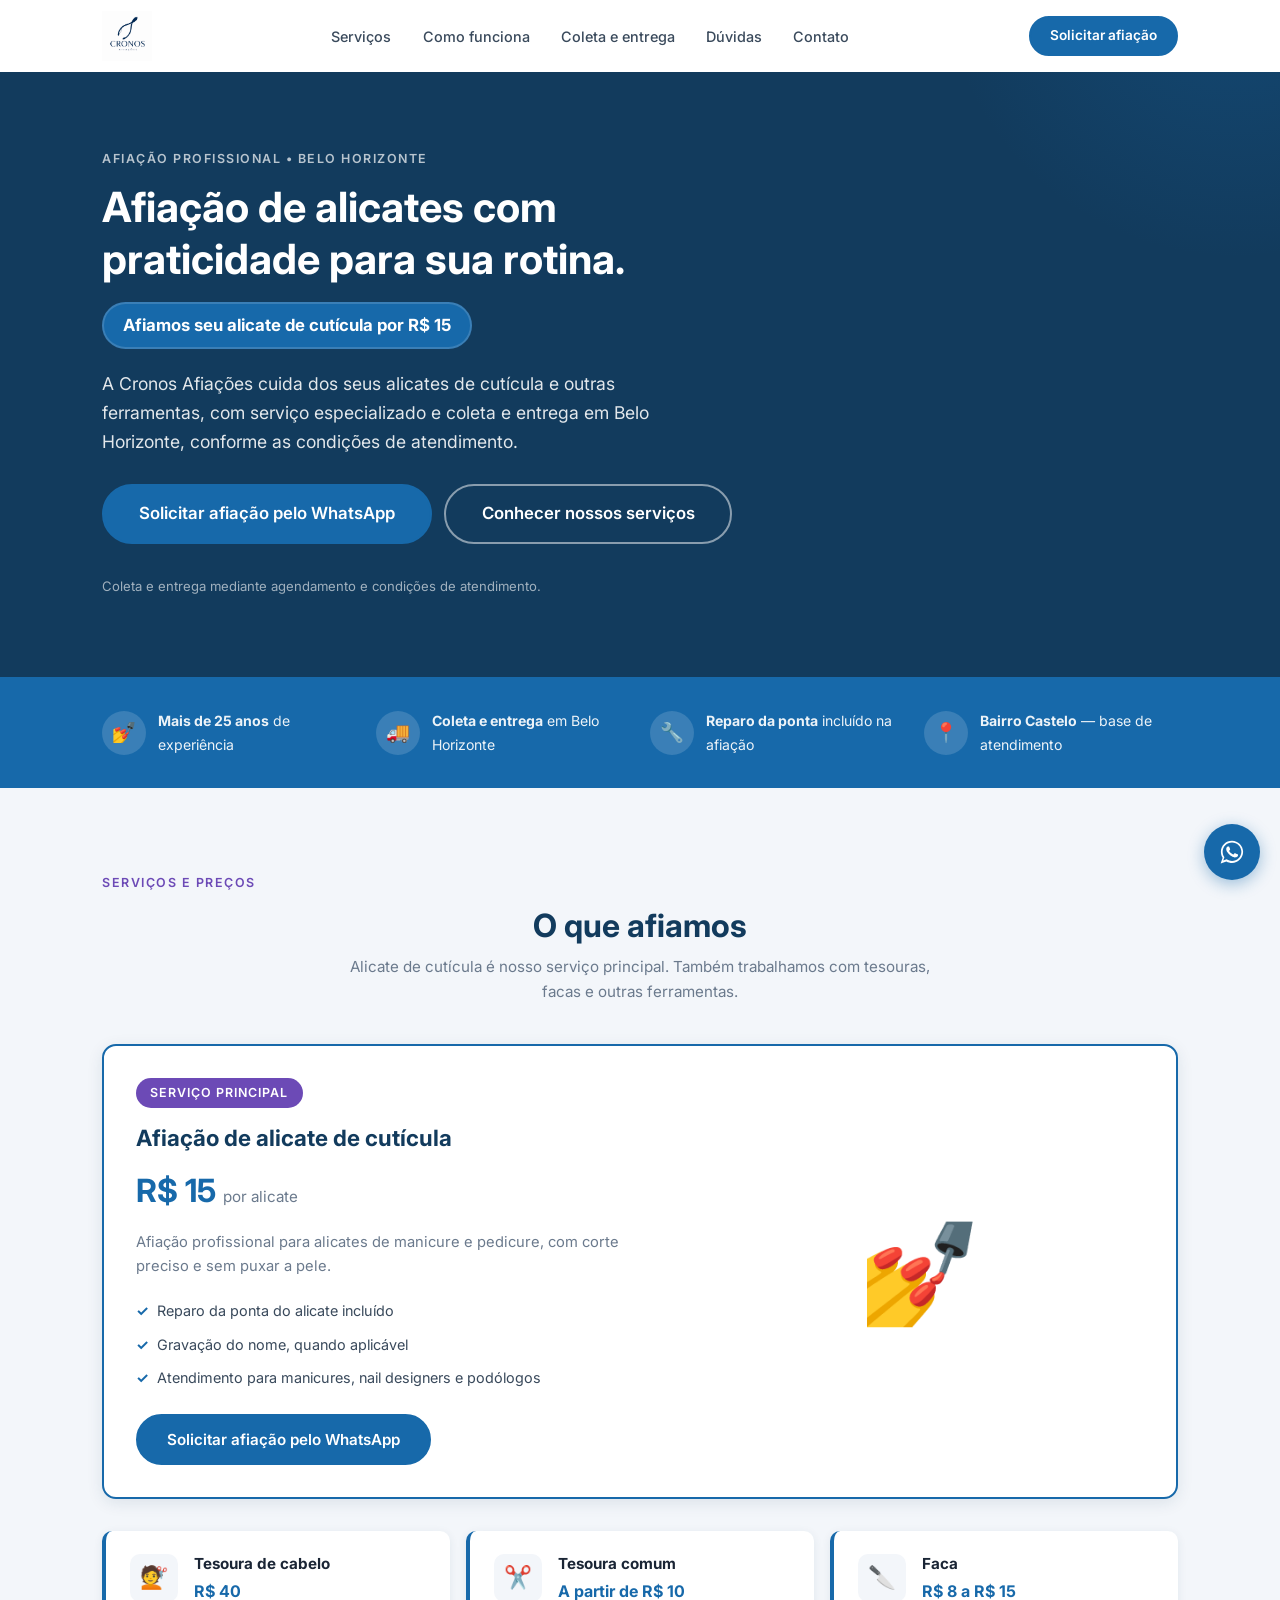
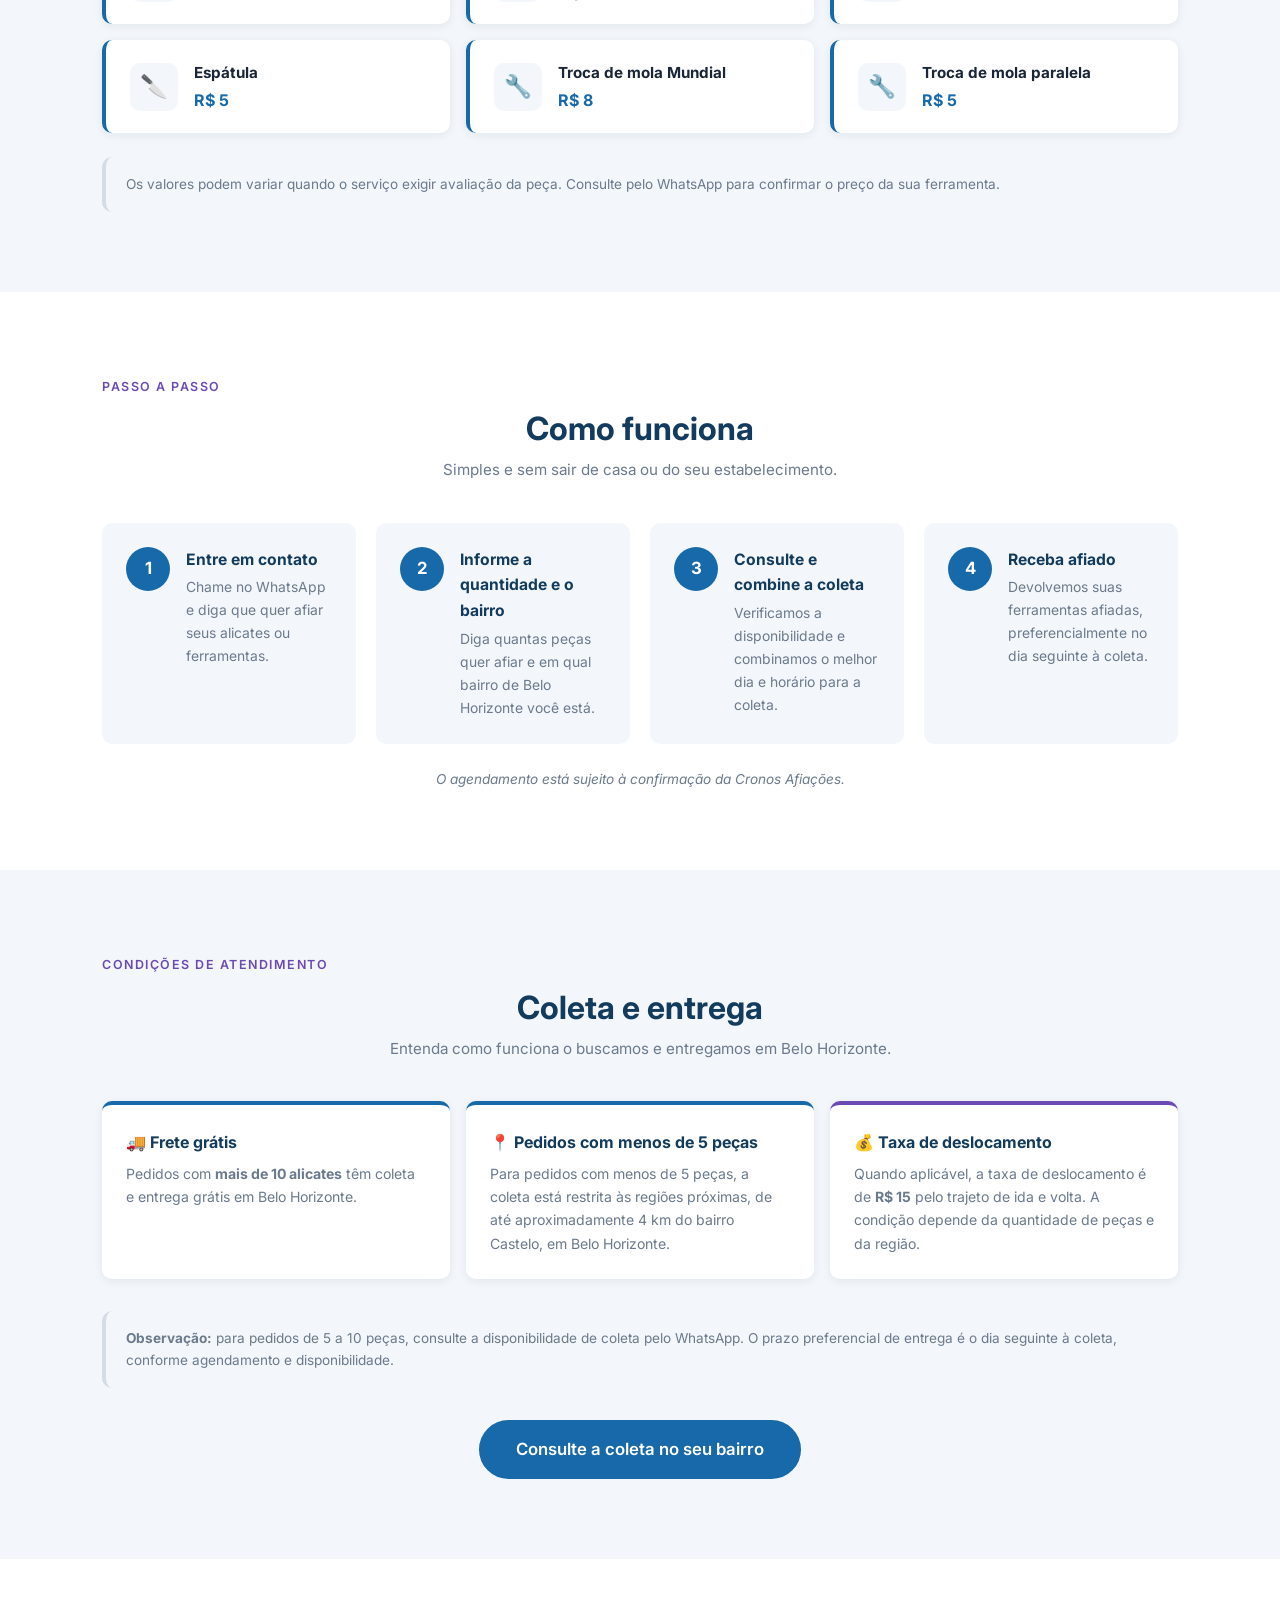
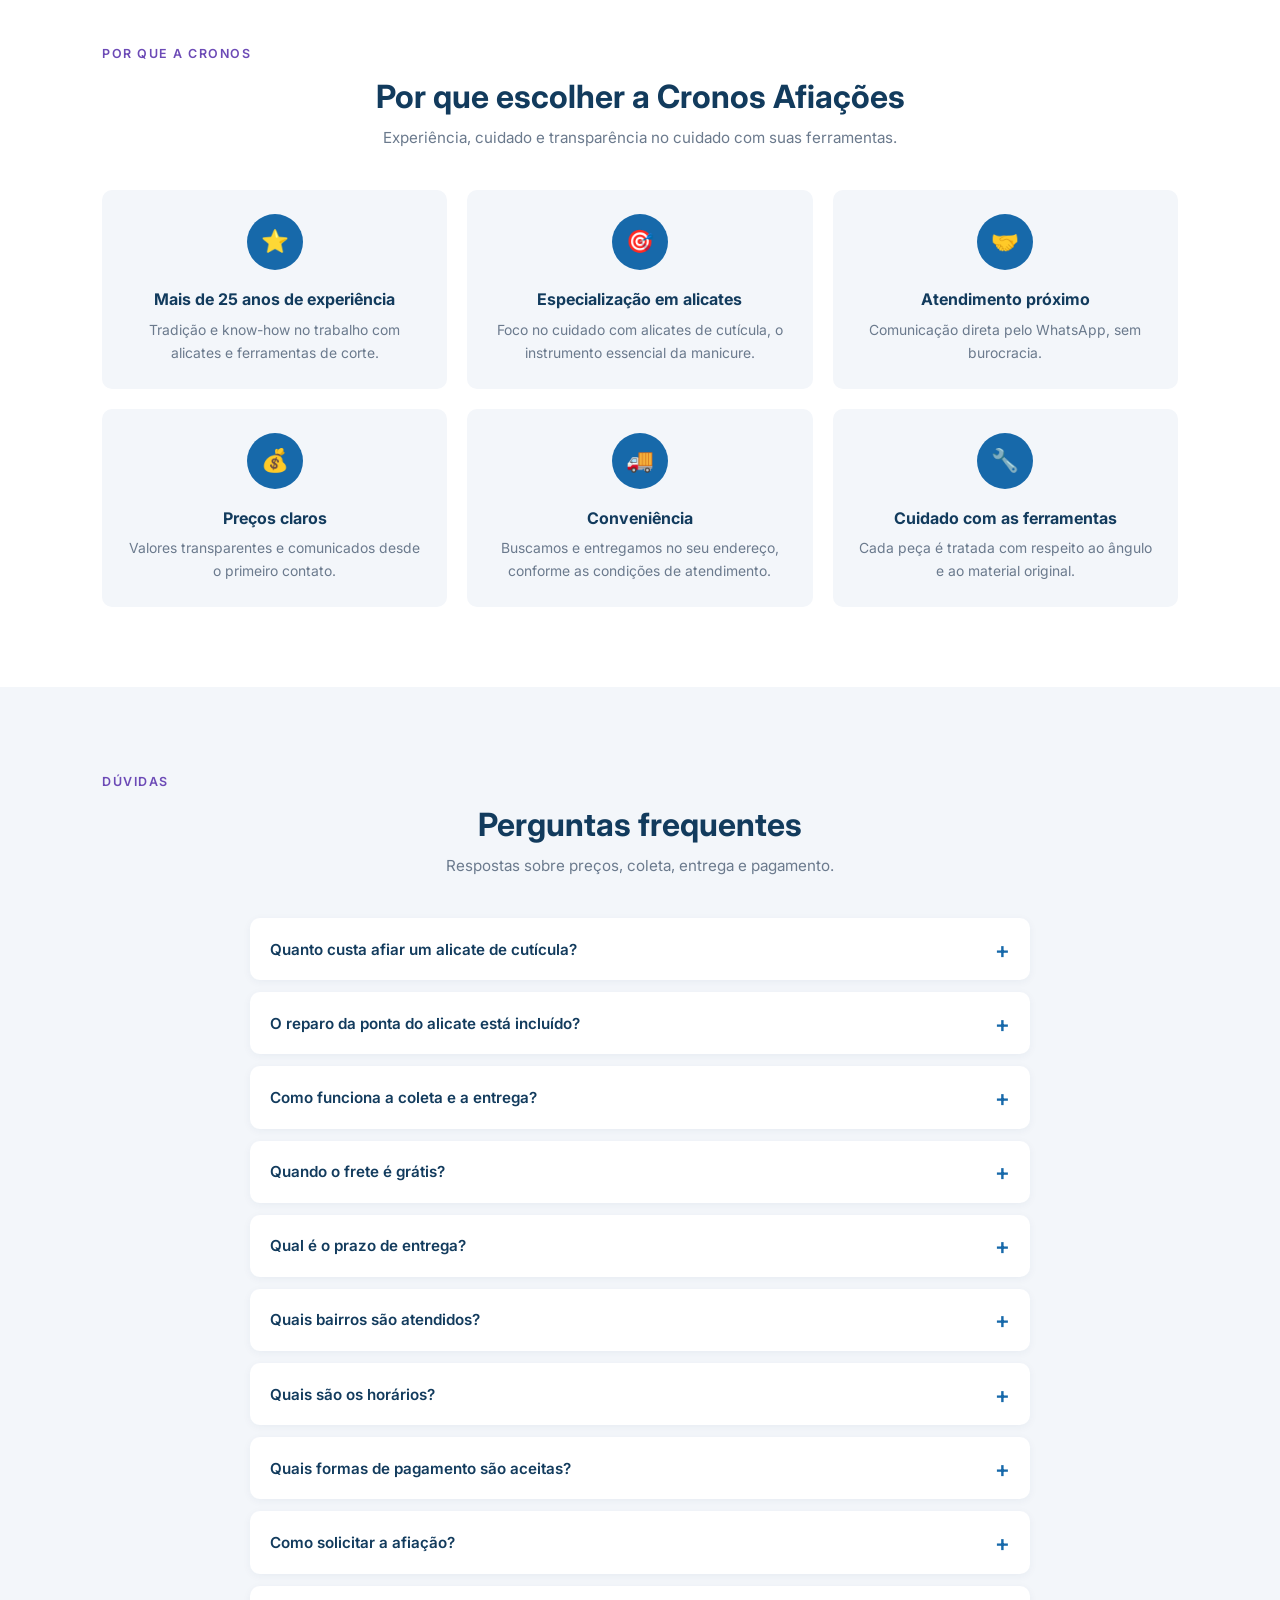
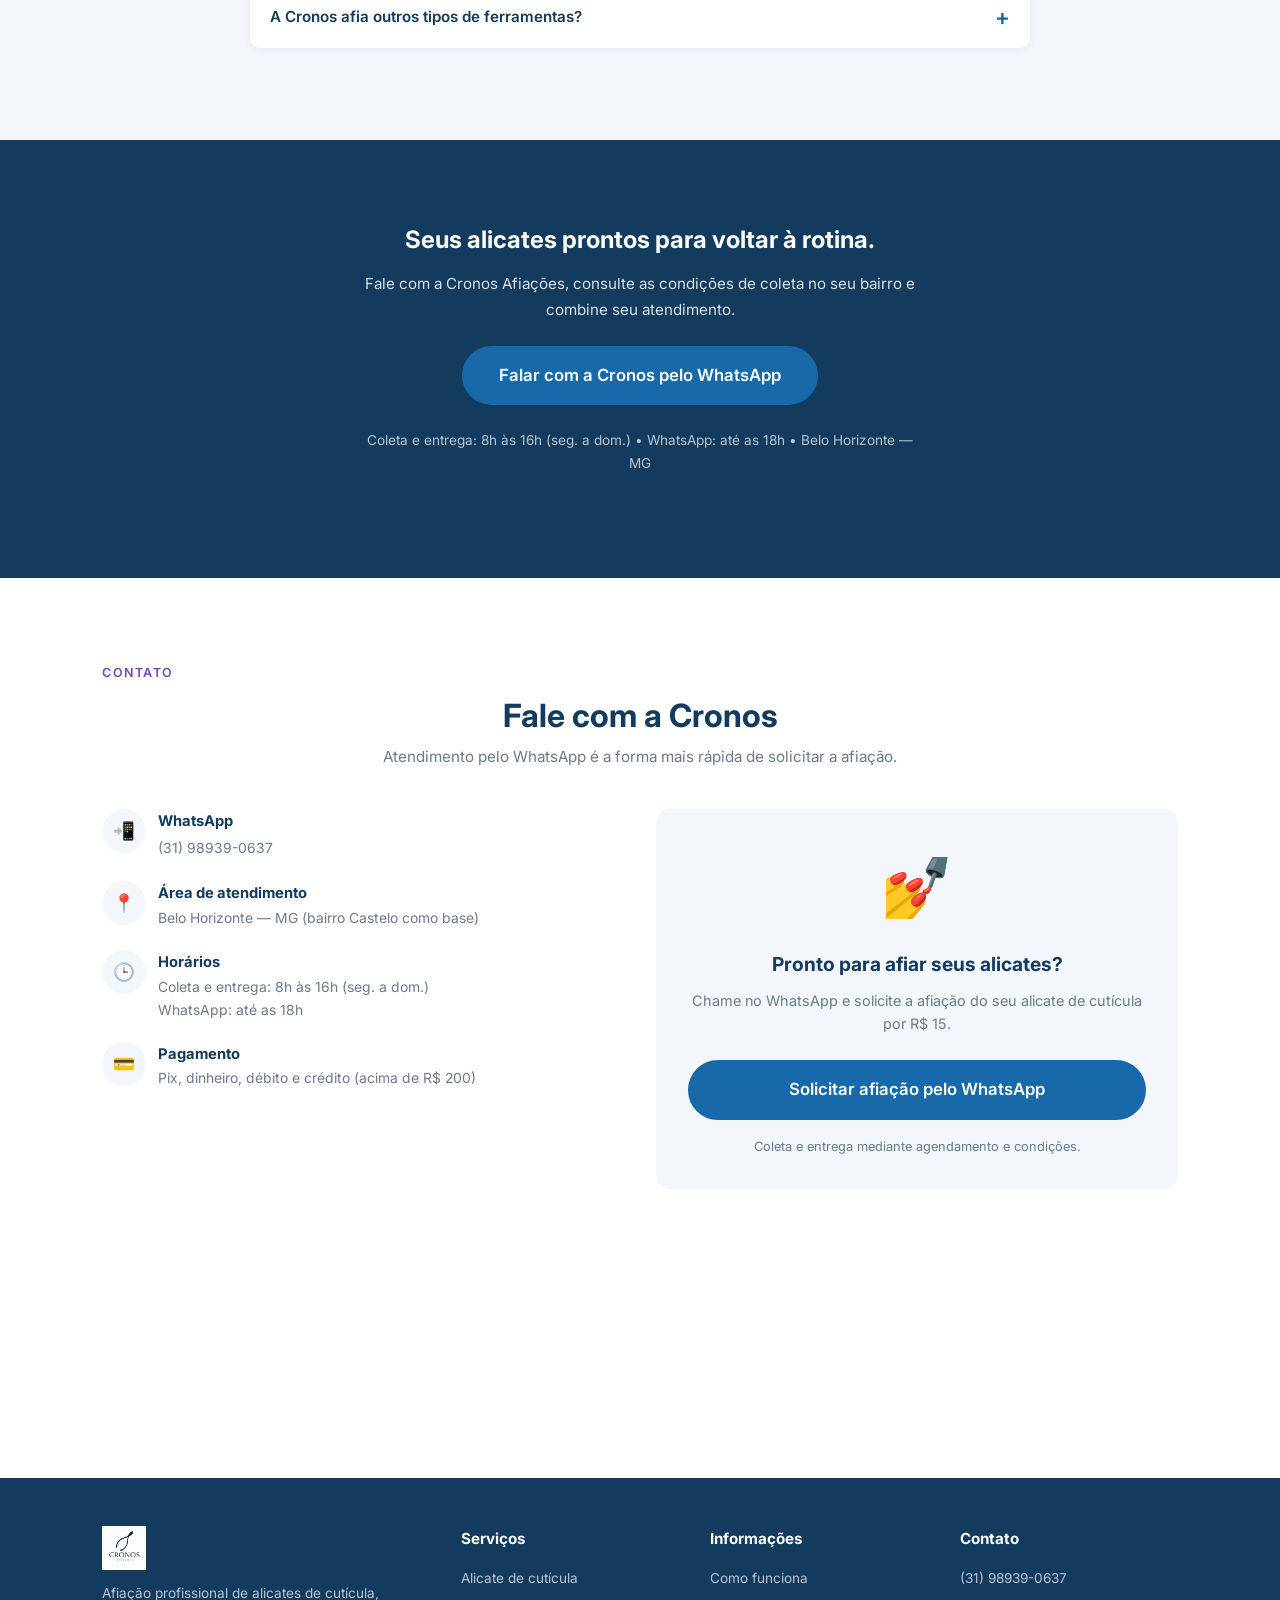
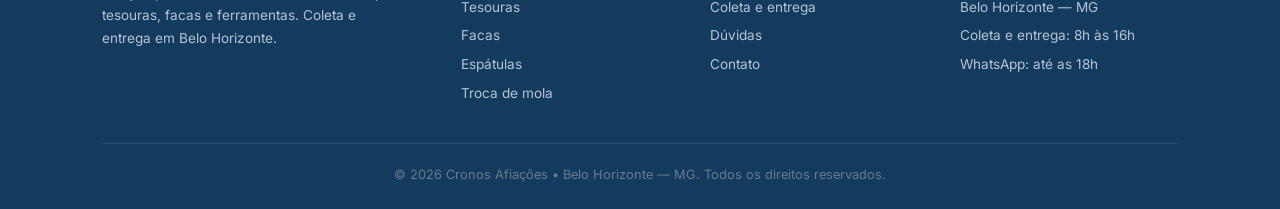
==== index.html @ 9f7790b0 "Reescrita das paginas internas (servicos, sobre, contato) + SEO robots/sitemap na identidade oficial" ====
<!DOCTYPE html>
<html lang="pt-BR">
<head>
  <meta charset="UTF-8">
  <meta name="viewport" content="width=device-width, initial-scale=1">
  <title>Afiação de Alicate de Cutícula em Belo Horizonte | Cronos Afiações</title>
  <meta name="description" content="Afiação de alicate de cutícula por R$ 15 em Belo Horizonte. Coleta e entrega. Tesouras, facas e espátulas. Mais de 25 anos de experiência. Fale pelo WhatsApp.">
  <meta name="keywords" content="afiação de alicate, afiar alicate de manicure, afiação de alicates Belo Horizonte, afiação de ferramentas, coleta e entrega alicates BH, Cronos Afiações">
  <meta name="author" content="Cronos Afiações">
  <meta name="robots" content="index, follow">

  <!-- Open Graph -->
  <meta property="og:type" content="website">
  <meta property="og:title" content="Afiação de Alicate de Cutícula em Belo Horizonte | Cronos Afiações">
  <meta property="og:description" content="Afiação de alicate de cutícula por R$ 15. Coleta e entrega em Belo Horizonte. Mais de 25 anos de experiência.">
  <meta property="og:url" content="https://cronosafiacoes.github.io/cronos-afiacoes/">
  <meta property="og:image" content="img/logo.png">
  <meta property="og:locale" content="pt_BR">
  <meta property="og:site_name" content="Cronos Afiações">

  <!-- Twitter -->
  <meta name="twitter:card" content="summary_large_image">
  <meta name="twitter:title" content="Cronos Afiações — Afiação de Alicate em BH">
  <meta name="twitter:description" content="Afiação de alicate de cutícula por R$ 15. Coleta e entrega em Belo Horizonte.">

  <link rel="canonical" href="https://cronosafiacoes.github.io/cronos-afiacoes/">
  <link rel="icon" type="image/png" href="img/logo.png">

  <link rel="preconnect" href="https://fonts.googleapis.com">
  <link rel="preconnect" href="https://fonts.gstatic.com" crossorigin>
  <link href="https://fonts.googleapis.com/css2?family=Inter:wght@400;500;600;700&display=swap" rel="stylesheet">
  <link rel="stylesheet" href="css/style.css">

  <!-- Dados estruturados: LocalBusiness -->
  <script type="application/ld+json">
  {
    "@context": "https://schema.org",
    "@type": "LocalBusiness",
    "name": "Cronos Afiações",
    "description": "Afiação profissional de alicates de cutícula, tesouras, facas e ferramentas com coleta e entrega em Belo Horizonte.",
    "url": "https://cronosafiacoes.github.io/cronos-afiacoes/",
    "image": "img/logo.png",
    "telephone": "+5531989390637",
    "address": {
      "@type": "PostalAddress",
      "addressLocality": "Belo Horizonte",
      "addressRegion": "MG",
      "addressCountry": "BR"
    },
    "areaServed": {
      "@type": "City",
      "name": "Belo Horizonte"
    },
    "priceRange": "R$ 5 - R$ 40"
  }
  </script>
</head>
<body>

<!-- HEADER -->
<header class="header" id="topo">
  <div class="container">
    <a href="index.html" class="logo" aria-label="Cronos Afiações — Página inicial">
      <img src="img/logo.png" alt="Cronos Afiações — Afiação profissional" width="150" height="46">
    </a>
    <nav aria-label="Menu principal">
      <ul class="nav-links">
        <li><a href="#servicos">Serviços</a></li>
        <li><a href="#como">Como funciona</a></li>
        <li><a href="#coleta">Coleta e entrega</a></li>
        <li><a href="#faq">Dúvidas</a></li>
        <li><a href="#contato">Contato</a></li>
      </ul>
    </nav>
    <a href="https://wa.me/5531989390637?text=Ol%C3%A1!%20Vim%20pelo%20site%20da%20Cronos%20Afi%C3%A7%C3%B5es%20e%20gostaria%20de%20afiar%20meus%20alicates.%20Poderia%20me%20informar%20como%20funciona%20a%20coleta%20no%20meu%20bairro?" class="btn btn-whatsapp btn-sm" target="_blank" rel="noopener">Solicitar afiação</a>
    <button class="hamburger" id="hamburger" aria-label="Abrir menu" aria-expanded="false">
      <span></span><span></span><span></span>
    </button>
  </div>
</header>

<!-- Mobile Menu -->
<nav class="mobile-menu" id="mobileMenu" aria-label="Menu mobile">
  <a href="#servicos">Serviços</a>
  <a href="#como">Como funciona</a>
  <a href="#coleta">Coleta e entrega</a>
  <a href="#faq">Dúvidas</a>
  <a href="#contato">Contato</a>
  <a href="https://wa.me/5531989390637?text=Ol%C3%A1!%20Vim%20pelo%20site%20da%20Cronos%20Afi%C3%A7%C3%B5es%20e%20gostaria%20de%20afiar%20meus%20alicates.%20Poderia%20me%20informar%20como%20funciona%20a%20coleta%20no%20meu%20bairro?" class="btn btn-whatsapp" target="_blank" rel="noopener">Solicitar afiação pelo WhatsApp</a>
</nav>

<main>

<!-- HERO -->
<section class="hero" aria-labelledby="hero-title">
  <div class="container">
    <div class="hero-content">
      <span class="tag" style="color:rgba(255,255,255,0.7)">Afiação profissional • Belo Horizonte</span>
      <h1 id="hero-title">Afiação de alicates com praticidade para sua rotina.</h1>
      <div class="preco-destaque">Afiamos seu alicate de cutícula por R$ 15</div>
      <p>A Cronos Afiações cuida dos seus alicates de cutícula e outras ferramentas, com serviço especializado e coleta e entrega em Belo Horizonte, conforme as condições de atendimento.</p>
      <div class="hero-btns">
        <a href="https://wa.me/5531989390637?text=Ol%C3%A1!%20Vim%20pelo%20site%20da%20Cronos%20Afi%C3%A7%C3%B5es%20e%20gostaria%20de%20afiar%20meus%20alicates.%20Poderia%20me%20informar%20como%20funciona%20a%20coleta%20no%20meu%20bairro?" class="btn btn-whatsapp btn-lg" target="_blank" rel="noopener">Solicitar afiação pelo WhatsApp</a>
        <a href="#servicos" class="btn btn-outline-light btn-lg">Conhecer nossos serviços</a>
      </div>
      <p style="font-size:0.82rem;opacity:0.6;margin-bottom:0">Coleta e entrega mediante agendamento e condições de atendimento.</p>
    </div>
  </div>
</section>

<!-- BENEFÍCIOS -->
<div class="beneficios-strip" aria-label="Benefícios">
  <div class="container">
    <div class="beneficio-item">
      <div class="icon">💅</div>
      <p><strong>Mais de 25 anos</strong> de experiência</p>
    </div>
    <div class="beneficio-item">
      <div class="icon">🚚</div>
      <p><strong>Coleta e entrega</strong> em Belo Horizonte</p>
    </div>
    <div class="beneficio-item">
      <div class="icon">🔧</div>
      <p><strong>Reparo da ponta</strong> incluído na afiação</p>
    </div>
    <div class="beneficio-item">
      <div class="icon">📍</div>
      <p><strong>Bairro Castelo</strong> — base de atendimento</p>
    </div>
  </div>
</div>

<!-- SERVIÇOS -->
<section class="servicos" id="servicos" aria-labelledby="servicos-title">
  <div class="container">
    <span class="tag">Serviços e preços</span>
    <h2 class="section-title" id="servicos-title">O que afiamos</h2>
    <p class="section-subtitle">Alicate de cutícula é nosso serviço principal. Também trabalhamos com tesouras, facas e outras ferramentas.</p>

    <!-- Destaque: Alicate -->
    <div class="servico-destaque">
      <div>
        <span class="badge">Serviço principal</span>
        <h3>Afiação de alicate de cutícula</h3>
        <div class="preco">R$ 15 <small>por alicate</small></div>
        <p>Afiação profissional para alicates de manicure e pedicure, com corte preciso e sem puxar a pele.</p>
        <ul>
          <li>Reparo da ponta do alicate incluído</li>
          <li>Gravação do nome, quando aplicável</li>
          <li>Atendimento para manicures, nail designers e podólogos</li>
        </ul>
        <a href="https://wa.me/5531989390637?text=Ol%C3%A1!%20Vim%20pelo%20site%20da%20Cronos%20Afi%C3%A7%C3%B5es%20e%20gostaria%20de%20afiar%20meus%20alicates.%20Poderia%20me%20informar%20como%20funciona%20a%20coleta%20no%20meu%20bairro?" class="btn btn-whatsapp" target="_blank" rel="noopener">Solicitar afiação pelo WhatsApp</a>
      </div>
      <div style="text-align:center;font-size:6rem;line-height:1" aria-hidden="true">💅</div>
    </div>

    <!-- Demais serviços -->
    <div class="servicos-grid">
      <div class="servico-card">
        <div class="ico" aria-hidden="true">💇</div>
        <div class="info">
          <h4>Tesoura de cabelo</h4>
          <span class="preco-tag">R$ 40</span>
        </div>
      </div>
      <div class="servico-card">
        <div class="ico" aria-hidden="true">✂️</div>
        <div class="info">
          <h4>Tesoura comum</h4>
          <span class="preco-tag">A partir de R$ 10</span>
        </div>
      </div>
      <div class="servico-card">
        <div class="ico" aria-hidden="true">🔪</div>
        <div class="info">
          <h4>Faca</h4>
          <span class="preco-tag">R$ 8 a R$ 15</span>
        </div>
      </div>
      <div class="servico-card">
        <div class="ico" aria-hidden="true">🔪</div>
        <div class="info">
          <h4>Espátula</h4>
          <span class="preco-tag">R$ 5</span>
        </div>
      </div>
      <div class="servico-card">
        <div class="ico" aria-hidden="true">🔧</div>
        <div class="info">
          <h4>Troca de mola Mundial</h4>
          <span class="preco-tag">R$ 8</span>
        </div>
      </div>
      <div class="servico-card">
        <div class="ico" aria-hidden="true">🔧</div>
        <div class="info">
          <h4>Troca de mola paralela</h4>
          <span class="preco-tag">R$ 5</span>
        </div>
      </div>
    </div>

    <div class="nota-precos">
      Os valores podem variar quando o serviço exigir avaliação da peça. Consulte pelo WhatsApp para confirmar o preço da sua ferramenta.
    </div>
  </div>
</section>

<!-- COMO FUNCIONA -->
<section class="como-funciona" id="como" aria-labelledby="como-title">
  <div class="container">
    <span class="tag">Passo a passo</span>
    <h2 class="section-title" id="como-title">Como funciona</h2>
    <p class="section-subtitle">Simples e sem sair de casa ou do seu estabelecimento.</p>

    <div class="passos">
      <div class="passo">
        <div class="passo-numero">1</div>
        <div>
          <h4>Entre em contato</h4>
          <p>Chame no WhatsApp e diga que quer afiar seus alicates ou ferramentas.</p>
        </div>
      </div>
      <div class="passo">
        <div class="passo-numero">2</div>
        <div>
          <h4>Informe a quantidade e o bairro</h4>
          <p>Diga quantas peças quer afiar e em qual bairro de Belo Horizonte você está.</p>
        </div>
      </div>
      <div class="passo">
        <div class="passo-numero">3</div>
        <div>
          <h4>Consulte e combine a coleta</h4>
          <p>Verificamos a disponibilidade e combinamos o melhor dia e horário para a coleta.</p>
        </div>
      </div>
      <div class="passo">
        <div class="passo-numero">4</div>
        <div>
          <h4>Receba afiado</h4>
          <p>Devolvemos suas ferramentas afiadas, preferencialmente no dia seguinte à coleta.</p>
        </div>
      </div>
    </div>

    <p class="passo-nota">O agendamento está sujeito à confirmação da Cronos Afiações.</p>
  </div>
</section>

<!-- COLETA E ENTREGA -->
<section class="coleta-entrega" id="coleta" aria-labelledby="coleta-title">
  <div class="container">
    <span class="tag">Condições de atendimento</span>
    <h2 class="section-title" id="coleta-title">Coleta e entrega</h2>
    <p class="section-subtitle">Entenda como funciona o buscamos e entregamos em Belo Horizonte.</p>

    <div class="regras-grid">
      <div class="regra-card gratis">
        <h4>🚚 Frete grátis</h4>
        <p>Pedidos com <strong>mais de 10 alicates</strong> têm coleta e entrega grátis em Belo Horizonte.</p>
      </div>
      <div class="regra-card">
        <h4>📍 Pedidos com menos de 5 peças</h4>
        <p>Para pedidos com menos de 5 peças, a coleta está restrita às regiões próximas, de até aproximadamente 4 km do bairro Castelo, em Belo Horizonte.</p>
      </div>
      <div class="regra-card atencao">
        <h4>💰 Taxa de deslocamento</h4>
        <p>Quando aplicável, a taxa de deslocamento é de <strong>R$ 15</strong> pelo trajeto de ida e volta. A condição depende da quantidade de peças e da região.</p>
      </div>
    </div>

    <div class="nota-precos" style="margin-bottom:2rem">
      <strong>Observação:</strong> para pedidos de 5 a 10 peças, consulte a disponibilidade de coleta pelo WhatsApp. O prazo preferencial de entrega é o dia seguinte à coleta, conforme agendamento e disponibilidade.
    </div>

    <div class="coleta-cta">
      <a href="https://wa.me/5531989390637?text=Ol%C3%A1!%20Gostaria%20de%20consultar%20a%20coleta%20e%20entrega%20da%20Cronos%20Afi%C3%A7%C3%B5es.%20Meu%20bairro%20%C3%A9:%20_____.'%20Quantidade%20de%20pe%C3%A7as:%20_____." class="btn btn-whatsapp btn-lg" target="_blank" rel="noopener">Consulte a coleta no seu bairro</a>
    </div>
  </div>
</section>

<!-- POR QUE ESCOLHER -->
<section class="porque-escolher" aria-labelledby="porque-title">
  <div class="container">
    <span class="tag">Por que a Cronos</span>
    <h2 class="section-title" id="porque-title">Por que escolher a Cronos Afiações</h2>
    <p class="section-subtitle">Experiência, cuidado e transparência no cuidado com suas ferramentas.</p>

    <div class="escolher-grid">
      <div class="escolher-card">
        <div class="icon" aria-hidden="true">⭐</div>
        <h3>Mais de 25 anos de experiência</h3>
        <p>Tradição e know-how no trabalho com alicates e ferramentas de corte.</p>
      </div>
      <div class="escolher-card">
        <div class="icon" aria-hidden="true">🎯</div>
        <h3>Especialização em alicates</h3>
        <p>Foco no cuidado com alicates de cutícula, o instrumento essencial da manicure.</p>
      </div>
      <div class="escolher-card">
        <div class="icon" aria-hidden="true">🤝</div>
        <h3>Atendimento próximo</h3>
        <p>Comunicação direta pelo WhatsApp, sem burocracia.</p>
      </div>
      <div class="escolher-card">
        <div class="icon" aria-hidden="true">💰</div>
        <h3>Preços claros</h3>
        <p>Valores transparentes e comunicados desde o primeiro contato.</p>
      </div>
      <div class="escolher-card">
        <div class="icon" aria-hidden="true">🚚</div>
        <h3>Conveniência</h3>
        <p>Buscamos e entregamos no seu endereço, conforme as condições de atendimento.</p>
      </div>
      <div class="escolher-card">
        <div class="icon" aria-hidden="true">🔧</div>
        <h3>Cuidado com as ferramentas</h3>
        <p>Cada peça é tratada com respeito ao ângulo e ao material original.</p>
      </div>
    </div>
  </div>
</section>

<!-- FAQ -->
<section class="faq" id="faq" aria-labelledby="faq-title">
  <div class="container">
    <span class="tag">Dúvidas</span>
    <h2 class="section-title" id="faq-title">Perguntas frequentes</h2>
    <p class="section-subtitle">Respostas sobre preços, coleta, entrega e pagamento.</p>

    <div class="faq-lista">
      <div class="faq-item">
        <button class="faq-q" aria-expanded="false">Quanto custa afiar um alicate de cutícula?</button>
        <div class="faq-a"><p>A afiação de alicate de cutícula custa R$ 15 por alicate. O reparo da ponta está incluído no serviço.</p></div>
      </div>
      <div class="faq-item">
        <button class="faq-q" aria-expanded="false">O reparo da ponta do alicate está incluído?</button>
        <div class="faq-a"><p>Sim. O reparo da ponta do alicate está incluído no valor da afiação.</p></div>
      </div>
      <div class="faq-item">
        <button class="faq-q" aria-expanded="false">Como funciona a coleta e a entrega?</button>
        <div class="faq-a"><p>Você fala conosco pelo WhatsApp, informa a quantidade de peças e o bairro. Verificamos a disponibilidade e combinamos a coleta. Suas ferramentas são afiadas e devolvidas, preferencialmente no dia seguinte.</p></div>
      </div>
      <div class="faq-item">
        <button class="faq-q" aria-expanded="false">Quando o frete é grátis?</button>
        <div class="faq-a"><p>Pedidos com mais de 10 alicates têm coleta e entrega grátis. Para pedidos com menos de 5 peças, a coleta está restrita às regiões próximas ao bairro Castelo, em Belo Horizonte.</p></div>
      </div>
      <div class="faq-item">
        <button class="faq-q" aria-expanded="false">Qual é o prazo de entrega?</button>
        <div class="faq-a"><p>O prazo preferencial é o dia seguinte à coleta, conforme agendamento e disponibilidade.</p></div>
      </div>
      <div class="faq-item">
        <button class="faq-q" aria-expanded="false">Quais bairros são atendidos?</button>
        <div class="faq-a"><p>Atendemos Belo Horizonte. Para pedidos com mais de 10 alicates, a coleta e entrega são grátis. Para pedidos menores, a coleta pode estar restrita a regiões próximas ao bairro Castelo. Consulte a disponibilidade para o seu bairro pelo WhatsApp.</p></div>
      </div>
      <div class="faq-item">
        <button class="faq-q" aria-expanded="false">Quais são os horários?</button>
        <div class="faq-a"><p>Coleta e entrega: das 8h às 16h, de segunda a domingo. Atendimento pelo WhatsApp: até as 18h.</p></div>
      </div>
      <div class="faq-item">
        <button class="faq-q" aria-expanded="false">Quais formas de pagamento são aceitas?</button>
        <div class="faq-a"><p>Aceitamos Pix, dinheiro, cartão de débito e cartão de crédito para compras acima de R$ 200. As condições e eventuais taxas de cartão devem ser consultadas no momento do atendimento.</p></div>
      </div>
      <div class="faq-item">
        <button class="faq-q" aria-expanded="false">Como solicitar a afiação?</button>
        <div class="faq-a"><p>Basta chamar no WhatsApp, informar a quantidade de peças, o bairro e o período preferido para coleta. O agendamento está sujeito à confirmação.</p></div>
      </div>
      <div class="faq-item">
        <button class="faq-q" aria-expanded="false">A Cronos afia outros tipos de ferramentas?</button>
        <div class="faq-a"><p>Sim. Além de alicates de cutícula, afiamos tesouras de cabelo (R$ 40), tesouras comuns (a partir de R$ 10), facas (R$ 8 a R$ 15), espátulas (R$ 5) e fazemos troca de mola (Mundial: R$ 8; paralela: R$ 5). Na dúvida, mande uma foto pelo WhatsApp.</p></div>
      </div>
    </div>
  </div>
</section>

<!-- CTA FINAL -->
<section class="cta-final" aria-labelledby="cta-title">
  <div class="container">
    <h2 id="cta-title">Seus alicates prontos para voltar à rotina.</h2>
    <p>Fale com a Cronos Afiações, consulte as condições de coleta no seu bairro e combine seu atendimento.</p>
    <a href="https://wa.me/5531989390637?text=Ol%C3%A1!%20Vim%20pelo%20site%20da%20Cronos%20Afi%C3%A7%C3%B5es%20e%20gostaria%20de%20afiar%20meus%20alicates.%20Poderia%20me%20informar%20como%20funciona%20a%20coleta%20no%20meu%20bairro?" class="btn btn-whatsapp btn-lg" target="_blank" rel="noopener">Falar com a Cronos pelo WhatsApp</a>
    <p class="horarios">Coleta e entrega: 8h às 16h (seg. a dom.) • WhatsApp: até as 18h • Belo Horizonte — MG</p>
  </div>
</section>

<!-- CONTATO -->
<section class="contato" id="contato" aria-labelledby="contato-title">
  <div class="container">
    <span class="tag">Contato</span>
    <h2 class="section-title" id="contato-title">Fale com a Cronos</h2>
    <p class="section-subtitle">Atendimento pelo WhatsApp é a forma mais rápida de solicitar a afiação.</p>

    <div class="contato-grid">
      <div class="contato-info">
        <div class="info-item">
          <div class="info-icon" aria-hidden="true">📲</div>
          <div>
            <h4>WhatsApp</h4>
            <a href="https://wa.me/5531989390637" target="_blank" rel="noopener">(31) 98939-0637</a>
          </div>
        </div>
        <div class="info-item">
          <div class="info-icon" aria-hidden="true">📍</div>
          <div>
            <h4>Área de atendimento</h4>
            <p>Belo Horizonte — MG (bairro Castelo como base)</p>
          </div>
        </div>
        <div class="info-item">
          <div class="info-icon" aria-hidden="true">🕒</div>
          <div>
            <h4>Horários</h4>
            <p>Coleta e entrega: 8h às 16h (seg. a dom.)<br>WhatsApp: até as 18h</p>
          </div>
        </div>
        <div class="info-item">
          <div class="info-icon" aria-hidden="true">💳</div>
          <div>
            <h4>Pagamento</h4>
            <p>Pix, dinheiro, débito e crédito (acima de R$ 200)</p>
          </div>
        </div>
        <div class="mapa">
          <iframe src="https://www.google.com/maps?q=Bairro+Castelo,+Belo+Horizonte,+MG&output=embed" loading="lazy" title="Mapa do bairro Castelo, Belo Horizonte" width="100%" height="280" style="border:0;border-radius:10px"></iframe>
        </div>
      </div>

      <div style="background:var(--cinza-50);padding:2rem;border-radius:var(--radius-lg);text-align:center;align-self:start">
        <div style="font-size:3.5rem;margin-bottom:1rem" aria-hidden="true">💅</div>
        <h3 style="font-size:1.2rem;color:var(--azul-escuro);margin-bottom:0.5rem">Pronto para afiar seus alicates?</h3>
        <p style="color:var(--cinza-500);font-size:0.9rem;margin-bottom:1.5rem">Chame no WhatsApp e solicite a afiação do seu alicate de cutícula por R$ 15.</p>
        <a href="https://wa.me/5531989390637?text=Ol%C3%A1!%20Vim%20pelo%20site%20da%20Cronos%20Afi%C3%A7%C3%B5es%20e%20gostaria%20de%20afiar%20meus%20alicates.%20Poderia%20me%20informar%20como%20funciona%20a%20coleta%20no%20meu%20bairro?" class="btn btn-whatsapp btn-lg" target="_blank" rel="noopener" style="width:100%">Solicitar afiação pelo WhatsApp</a>
        <p style="font-size:0.8rem;color:var(--cinza-500);margin-top:1rem">Coleta e entrega mediante agendamento e condições.</p>
      </div>
    </div>
  </div>
</section>

</main>

<!-- FOOTER -->
<footer class="footer">
  <div class="container">
    <div class="footer-grid">
      <div class="footer-col">
        <a href="index.html" class="logo" aria-label="Cronos Afiações">
          <img src="img/logo.png" alt="Cronos Afiações" width="140" height="44">
        </a>
        <p style="margin-top:0.75rem;max-width:300px">Afiação profissional de alicates de cutícula, tesouras, facas e ferramentas. Coleta e entrega em Belo Horizonte.</p>
      </div>
      <div class="footer-col">
        <h4>Serviços</h4>
        <a href="#servicos">Alicate de cutícula</a>
        <a href="#servicos">Tesouras</a>
        <a href="#servicos">Facas</a>
        <a href="#servicos">Espátulas</a>
        <a href="#servicos">Troca de mola</a>
      </div>
      <div class="footer-col">
        <h4>Informações</h4>
        <a href="#como">Como funciona</a>
        <a href="#coleta">Coleta e entrega</a>
        <a href="#faq">Dúvidas</a>
        <a href="#contato">Contato</a>
      </div>
      <div class="footer-col">
        <h4>Contato</h4>
        <a href="https://wa.me/5531989390637" target="_blank" rel="noopener">(31) 98939-0637</a>
        <p>Belo Horizonte — MG</p>
        <p>Coleta e entrega: 8h às 16h</p>
        <p>WhatsApp: até as 18h</p>
      </div>
    </div>
    <div class="footer-bottom">
      © <span id="ano">2026</span> Cronos Afiações • Belo Horizonte — MG. Todos os direitos reservados.
    </div>
  </div>
</footer>

<!-- WhatsApp Flutuante -->
<a href="https://wa.me/5531989390637?text=Ol%C3%A1!%20Vim%20pelo%20site%20da%20Cronos%20Afi%C3%A7%C3%B5es." class="whatsapp-float" target="_blank" rel="noopener" aria-label="Falar no WhatsApp">
  <svg viewBox="0 0 32 32" aria-hidden="true"><path d="M16 3C9 3 3.3 8.6 3.3 15.6c0 2.5.7 4.9 2 7L3 29l6.6-2.2c2 1.1 4.2 1.7 6.4 1.7 7 0 12.7-5.7 12.7-12.7S23 3 16 3zm0 23.2c-2 0-4-.6-5.7-1.6l-.4-.2-3.9 1.3 1.3-3.8-.3-.4c-1.1-1.8-1.7-3.8-1.7-5.9C5.3 9.8 10.1 5 16 5s10.7 4.8 10.7 10.6S21.9 26.2 16 26.2zm5.9-7.9c-.3-.2-1.9-.9-2.2-1-.3-.1-.5-.2-.7.2-.2.3-.8 1-1 1.2-.2.2-.4.2-.7.1-.3-.2-1.4-.5-2.6-1.6-1-.9-1.6-1.9-1.8-2.2-.2-.3 0-.5.1-.7l.5-.6c.2-.2.2-.4.3-.6.1-.2 0-.4 0-.6l-1-2.4c-.3-.6-.5-.5-.7-.5h-.6c-.2 0-.6.1-.9.4-.3.3-1.2 1.1-1.2 2.8s1.2 3.2 1.4 3.5c.2.2 2.4 3.6 5.7 5 .8.3 1.4.5 1.9.7.8.3 1.5.2 2.1.1.6-.1 1.9-.8 2.2-1.5.3-.7.3-1.4.2-1.5-.1-.2-.3-.3-.6-.4z"/></svg>
</a>

<script src="js/main.js"></script>
</body>
</html>
---- css/style.css ----
/* ============================================
   Cronos Afiações — Estilo Principal
   Paleta oficial: azul #1769AA, branco, roxo #6C4AB6
   Mobile-first | Responsivo
   ============================================ */

/* ---------- Reset & Base ---------- */
*, *::before, *::after {
  margin: 0;
  padding: 0;
  box-sizing: border-box;
}

:root {
  --azul: #1769AA;
  --azul-escuro: #123B5D;
  --azul-claro: #1a7bc4;
  --roxo: #6C4AB6;
  --branco: #ffffff;
  --cinza-50: #F3F6FA;
  --cinza-100: #e8edf3;
  --cinza-200: #d5dce6;
  --cinza-300: #b8c4d4;
  --cinza-500: #6b7a8d;
  --cinza-700: #3a4a5c;
  --cinza-900: #1a2535;
  --sombra: 0 2px 10px rgba(18, 59, 93, 0.08);
  --sombra-md: 0 4px 16px rgba(18, 59, 93, 0.10);
  --sombra-lg: 0 8px 30px rgba(18, 59, 93, 0.14);
  --radius: 10px;
  --radius-lg: 14px;
  --transicao: 0.3s ease;
}

html { scroll-behavior: smooth; }

@media (prefers-reduced-motion: reduce) {
  html { scroll-behavior: auto; }
  *, *::before, *::after {
    animation-duration: 0.01ms !important;
    transition-duration: 0.01ms !important;
  }
}

body {
  font-family: 'Inter', -apple-system, BlinkMacSystemFont, 'Segoe UI', sans-serif;
  color: var(--cinza-900);
  line-height: 1.65;
  background: var(--branco);
}

a { text-decoration: none; color: inherit; transition: color var(--transicao); }
ul { list-style: none; }
img { max-width: 100%; height: auto; display: block; }

.container {
  width: 100%;
  max-width: 1140px;
  margin: 0 auto;
  padding: 0 1.25rem;
}

section { padding: 4rem 0; }

/* ---------- Tags e títulos ---------- */
.tag {
  display: inline-block;
  font-size: 0.78rem;
  font-weight: 600;
  letter-spacing: 1.5px;
  text-transform: uppercase;
  color: var(--roxo);
  margin-bottom: 0.75rem;
}

.section-title {
  font-size: 1.75rem;
  font-weight: 700;
  text-align: center;
  margin-bottom: 0.5rem;
  color: var(--azul-escuro);
  line-height: 1.25;
}

.section-subtitle {
  text-align: center;
  color: var(--cinza-500);
  margin-bottom: 2.5rem;
  font-size: 0.95rem;
  max-width: 600px;
  margin-left: auto;
  margin-right: auto;
}

/* ---------- Botões ---------- */
.btn {
  display: inline-flex;
  align-items: center;
  gap: 0.5rem;
  padding: 0.8rem 1.8rem;
  border-radius: 50px;
  font-weight: 600;
  font-size: 0.95rem;
  cursor: pointer;
  border: 2px solid transparent;
  transition: transform var(--transicao), box-shadow var(--transicao), background var(--transicao);
  text-align: center;
  justify-content: center;
  line-height: 1.4;
}

.btn:focus-visible {
  outline: 3px solid var(--roxo);
  outline-offset: 2px;
}

.btn:hover { transform: translateY(-2px); box-shadow: var(--sombra-md); }

.btn-whatsapp {
  background: var(--azul);
  color: var(--branco);
  border-color: var(--azul);
}
.btn-whatsapp:hover { background: var(--azul-claro); border-color: var(--azul-claro); }

.btn-outline {
  background: transparent;
  color: var(--azul);
  border-color: var(--azul);
}
.btn-outline:hover { background: var(--azul); color: var(--branco); }

.btn-outline-light {
  background: transparent;
  color: var(--branco);
  border-color: rgba(255,255,255,0.5);
}
.btn-outline-light:hover { background: var(--branco); color: var(--azul-escuro); border-color: var(--branco); }

.btn-sm { padding: 0.55rem 1.2rem; font-size: 0.85rem; }
.btn-lg { padding: 1rem 2.2rem; font-size: 1.05rem; }

/* ---------- Header ---------- */
.header {
  position: fixed;
  top: 0; left: 0; width: 100%;
  background: var(--branco);
  box-shadow: 0 1px 8px rgba(18,59,93,0.08);
  z-index: 1000;
  transition: box-shadow var(--transicao);
}
.header.scrolled { box-shadow: 0 2px 20px rgba(18,59,93,0.12); }

.header .container {
  display: flex;
  align-items: center;
  justify-content: space-between;
  height: 68px;
}

.logo { display: flex; align-items: center; }
.logo img { height: 46px; width: auto; }

.nav-links { display: none; }
.nav-links a {
  font-size: 0.9rem;
  font-weight: 500;
  padding: 0.5rem 0.9rem;
  border-radius: var(--radius);
  color: var(--cinza-700);
  transition: background var(--transicao), color var(--transicao);
}
.nav-links a:hover,
.nav-links a.active { background: var(--cinza-50); color: var(--azul); }

.header .btn { display: none; }

/* Hamburger */
.hamburger {
  display: flex;
  flex-direction: column;
  gap: 5px;
  background: none;
  border: none;
  cursor: pointer;
  padding: 4px;
}
.hamburger span {
  display: block;
  width: 26px; height: 3px;
  background: var(--azul-escuro);
  border-radius: 2px;
  transition: transform var(--transicao), opacity var(--transicao);
}
.hamburger.active span:nth-child(1) { transform: rotate(45deg) translate(5px, 6px); }
.hamburger.active span:nth-child(2) { opacity: 0; }
.hamburger.active span:nth-child(3) { transform: rotate(-45deg) translate(5px, -6px); }

/* Mobile Menu */
.mobile-menu {
  position: fixed;
  top: 68px; left: 0;
  width: 100%;
  height: calc(100vh - 68px);
  background: var(--branco);
  transform: translateX(-100%);
  transition: transform var(--transicao);
  z-index: 999;
  padding: 1.5rem 1.25rem;
  overflow-y: auto;
}
.mobile-menu.active { transform: translateX(0); }
.mobile-menu a {
  display: block;
  padding: 0.9rem 0;
  font-size: 1.05rem;
  font-weight: 500;
  border-bottom: 1px solid var(--cinza-100);
  color: var(--cinza-700);
}
.mobile-menu a:hover, .mobile-menu a.active { color: var(--azul); }
.mobile-menu .btn { margin-top: 1.5rem; width: 100%; }

/* ---------- Hero ---------- */
.hero {
  padding: 7rem 0 4rem;
  background: var(--azul-escuro);
  color: var(--branco);
  position: relative;
  overflow: hidden;
}

.hero::before {
  content: '';
  position: absolute;
  top: -50%; right: -20%;
  width: 600px; height: 600px;
  background: radial-gradient(circle, rgba(23,105,170,0.3) 0%, transparent 70%);
  border-radius: 50%;
  pointer-events: none;
}

.hero-content { position: relative; max-width: 680px; }

.hero h1 {
  font-size: 1.85rem;
  font-weight: 700;
  line-height: 1.25;
  margin-bottom: 1rem;
}

.hero .preco-destaque {
  display: inline-block;
  background: var(--azul);
  color: var(--branco);
  padding: 0.5rem 1.2rem;
  border-radius: 50px;
  font-weight: 700;
  font-size: 1.05rem;
  margin-bottom: 1.25rem;
  border: 2px solid rgba(255,255,255,0.15);
}

.hero p {
  font-size: 1rem;
  opacity: 0.88;
  margin-bottom: 1.75rem;
  max-width: 560px;
}

.hero-btns { display: flex; gap: 0.75rem; flex-wrap: wrap; margin-bottom: 2rem; }

.hero-selos {
  display: flex; gap: 1.5rem; flex-wrap: wrap;
}
.hero-selos div {
  display: flex; align-items: center; gap: 0.5rem;
  font-size: 0.88rem; opacity: 0.85;
}
.hero-selos b { font-size: 1.15rem; }

/* ---------- Faixa de benefícios ---------- */
.beneficios-strip {
  background: var(--azul);
  padding: 2rem 0;
  color: var(--branco);
}
.beneficios-strip .container {
  display: grid;
  grid-template-columns: 1fr;
  gap: 1.25rem;
}
.beneficio-item {
  display: flex; align-items: center; gap: 0.75rem;
}
.beneficio-item .icon {
  width: 44px; height: 44px; min-width: 44px;
  background: rgba(255,255,255,0.15);
  border-radius: 50%;
  display: flex; align-items: center; justify-content: center;
  font-size: 1.2rem;
}
.beneficio-item p { font-size: 0.88rem; opacity: 0.92; }

/* ---------- Serviços ---------- */
.servicos { background: var(--cinza-50); }

.servico-destaque {
  background: var(--branco);
  border: 2px solid var(--azul);
  border-radius: var(--radius-lg);
  padding: 2rem;
  display: grid;
  grid-template-columns: 1fr;
  gap: 1.5rem;
  margin-bottom: 2rem;
  box-shadow: var(--sombra-md);
}

.servico-destaque .badge {
  display: inline-block;
  background: var(--roxo);
  color: var(--branco);
  padding: 0.3rem 0.9rem;
  border-radius: 50px;
  font-size: 0.78rem;
  font-weight: 600;
  text-transform: uppercase;
  letter-spacing: 1px;
  margin-bottom: 0.75rem;
}

.servico-destaque h3 {
  font-size: 1.4rem;
  color: var(--azul-escuro);
  margin-bottom: 0.5rem;
}

.servico-destaque .preco {
  font-size: 2rem;
  font-weight: 700;
  color: var(--azul);
  margin-bottom: 0.75rem;
}
.servico-destaque .preco small { font-size: 0.95rem; font-weight: 400; color: var(--cinza-500); }

.servico-destaque p { color: var(--cinza-500); font-size: 0.92rem; margin-bottom: 1rem; }

.servico-destaque ul {
  list-style: none;
  margin-bottom: 1.25rem;
}
.servico-destaque ul li {
  padding: 0.3rem 0;
  font-size: 0.9rem;
  color: var(--cinza-700);
  display: flex; align-items: flex-start; gap: 0.5rem;
}
.servico-destaque ul li::before { content: '✓'; color: var(--azul); font-weight: 700; flex-shrink: 0; }

.servicos-grid {
  display: grid;
  grid-template-columns: 1fr;
  gap: 1rem;
}

.servico-card {
  background: var(--branco);
  padding: 1.25rem 1.5rem;
  border-radius: var(--radius);
  box-shadow: var(--sombra);
  display: flex;
  align-items: center;
  gap: 1rem;
  transition: transform var(--transicao), box-shadow var(--transicao);
  border-left: 4px solid var(--azul);
}
.servico-card:hover { transform: translateY(-2px); box-shadow: var(--sombra-md); }

.servico-card .ico {
  width: 48px; height: 48px; min-width: 48px;
  background: var(--cinza-50);
  color: var(--azul);
  border-radius: var(--radius);
  display: flex; align-items: center; justify-content: center;
  font-size: 1.4rem;
}

.servico-card .info { flex: 1; }
.servico-card h4 { font-size: 0.95rem; color: var(--cinza-900); margin-bottom: 0.1rem; }
.servico-card .preco-tag {
  font-size: 1rem;
  font-weight: 700;
  color: var(--azul);
}

.nota-precos {
  margin-top: 1.5rem;
  padding: 1rem 1.25rem;
  background: var(--cinza-50);
  border-radius: var(--radius);
  font-size: 0.85rem;
  color: var(--cinza-500);
  border-left: 4px solid var(--cinza-200);
}

/* ---------- Como funciona ---------- */
.como-funciona { background: var(--branco); }

.passos {
  display: grid;
  grid-template-columns: 1fr;
  gap: 1.25rem;
  counter-reset: passo;
}

.passo {
  display: flex; gap: 1rem; align-items: flex-start;
  background: var(--cinza-50);
  padding: 1.5rem;
  border-radius: var(--radius);
  counter-increment: passo;
}

.passo-numero {
  width: 44px; height: 44px; min-width: 44px;
  background: var(--azul);
  color: var(--branco);
  border-radius: 50%;
  display: flex; align-items: center; justify-content: center;
  font-weight: 700; font-size: 1.05rem;
}

.passo h4 { font-size: 0.98rem; margin-bottom: 0.25rem; color: var(--azul-escuro); }
.passo p { font-size: 0.87rem; color: var(--cinza-500); }

.passo-nota {
  text-align: center;
  margin-top: 1.5rem;
  font-size: 0.85rem;
  color: var(--cinza-500);
  font-style: italic;
}

/* ---------- Coleta e Entrega ---------- */
.coleta-entrega { background: var(--cinza-50); }

.regras-grid {
  display: grid;
  grid-template-columns: 1fr;
  gap: 1rem;
  margin-bottom: 2rem;
}

.regra-card {
  background: var(--branco);
  padding: 1.5rem;
  border-radius: var(--radius);
  box-shadow: var(--sombra);
  border-top: 4px solid var(--azul);
}
.regra-card.gratis { border-top-color: var(--azul); }
.regra-card.atencao { border-top-color: var(--roxo); }

.regra-card h4 {
  font-size: 1rem;
  color: var(--azul-escuro);
  margin-bottom: 0.4rem;
}
.regra-card p { font-size: 0.88rem; color: var(--cinza-500); }

.coleta-cta {
  text-align: center;
}

/* ---------- Por que escolher ---------- */
.porque-escolher { background: var(--branco); }

.escolher-grid {
  display: grid;
  grid-template-columns: 1fr;
  gap: 1.25rem;
}

.escolher-card {
  background: var(--cinza-50);
  padding: 1.5rem;
  border-radius: var(--radius);
  text-align: center;
  transition: transform var(--transicao);
}
.escolher-card:hover { transform: translateY(-3px); }

.escolher-card .icon {
  width: 56px; height: 56px;
  background: var(--azul);
  color: var(--branco);
  border-radius: 50%;
  display: flex; align-items: center; justify-content: center;
  margin: 0 auto 1rem;
  font-size: 1.4rem;
}

.escolher-card h3 {
  font-size: 1rem;
  color: var(--azul-escuro);
  margin-bottom: 0.4rem;
}
.escolher-card p { font-size: 0.87rem; color: var(--cinza-500); }

/* ---------- FAQ ---------- */
.faq { background: var(--cinza-50); }

.faq-lista { max-width: 780px; margin: 0 auto; }

.faq-item {
  background: var(--branco);
  border-radius: var(--radius);
  margin-bottom: 0.75rem;
  box-shadow: 0 2px 8px rgba(18,59,93,0.05);
  overflow: hidden;
}

.faq-q {
  width: 100%; text-align: left;
  background: none; border: 0;
  padding: 1.1rem 1.25rem;
  font-size: 0.95rem; font-weight: 600;
  color: var(--azul-escuro);
  cursor: pointer;
  display: flex; justify-content: space-between; align-items: center;
  font-family: inherit;
  gap: 1rem;
}
.faq-q:focus-visible { outline: 2px solid var(--azul); outline-offset: -2px; }
.faq-q::after {
  content: '+';
  font-size: 1.4rem;
  color: var(--azul);
  transition: transform var(--transicao);
  flex-shrink: 0;
}
.faq-item.ativo .faq-q::after { transform: rotate(45deg); }

.faq-a {
  max-height: 0; overflow: hidden;
  transition: max-height 0.35s ease;
}
.faq-a p {
  padding: 0 1.25rem 1.1rem;
  color: var(--cinza-500);
  font-size: 0.9rem;
}

/* ---------- CTA Final ---------- */
.cta-final {
  background: var(--azul-escuro);
  color: var(--branco);
  text-align: center;
}
.cta-final h2 {
  font-size: 1.5rem;
  margin-bottom: 0.75rem;
}
.cta-final p {
  opacity: 0.85;
  margin-bottom: 1.5rem;
  max-width: 550px;
  margin-left: auto; margin-right: auto;
  font-size: 0.95rem;
}
.cta-final .horarios {
  margin-top: 1.5rem;
  font-size: 0.85rem;
  opacity: 0.7;
}

/* ---------- Contato ---------- */
.contato { background: var(--branco); }

.contato-grid {
  display: grid;
  grid-template-columns: 1fr;
  gap: 2rem;
}

.contato-info { display: flex; flex-direction: column; gap: 1.25rem; }

.info-item {
  display: flex; align-items: flex-start; gap: 0.75rem;
}
.info-icon {
  width: 44px; height: 44px; min-width: 44px;
  background: var(--cinza-50);
  color: var(--azul);
  border-radius: 50%;
  display: flex; align-items: center; justify-content: center;
  font-size: 1.1rem;
}
.info-item h4 { font-size: 0.92rem; color: var(--azul-escuro); margin-bottom: 0.1rem; }
.info-item p, .info-item a { font-size: 0.87rem; color: var(--cinza-500); }
.info-item a:hover { color: var(--azul); }

/* ---------- Footer ---------- */
.footer {
  background: var(--azul-escuro);
  color: var(--cinza-300);
  padding: 3rem 0 1.5rem;
}

.footer-grid {
  display: grid;
  grid-template-columns: 1fr;
  gap: 2rem;
  margin-bottom: 2rem;
}

.footer-col h4 {
  color: var(--branco);
  font-size: 0.95rem;
  margin-bottom: 1rem;
}
.footer-col p, .footer-col a {
  font-size: 0.85rem;
  color: var(--cinza-300);
  display: block;
  margin-bottom: 0.4rem;
}
.footer-col a:hover { color: var(--branco); }
.footer-col .logo img { height: 44px; margin-bottom: 0.75rem; }

.footer-bottom {
  border-top: 1px solid rgba(255,255,255,0.1);
  padding-top: 1.25rem;
  text-align: center;
  font-size: 0.8rem;
  color: var(--cinza-500);
}

/* ---------- WhatsApp Float ---------- */
.whatsapp-float {
  position: fixed;
  bottom: 1.25rem; right: 1.25rem;
  width: 56px; height: 56px;
  background: var(--azul);
  color: var(--branco);
  border-radius: 50%;
  display: flex; align-items: center; justify-content: center;
  box-shadow: 0 4px 16px rgba(23,105,170,0.4);
  z-index: 900;
  transition: transform var(--transicao), box-shadow var(--transicao);
}
.whatsapp-float:hover {
  transform: scale(1.08);
  box-shadow: 0 6px 24px rgba(23,105,170,0.5);
}
.whatsapp-float svg { width: 28px; fill: currentColor; }

/* ---------- Acessibilidade ---------- */
.sr-only {
  position: absolute; width: 1px; height: 1px;
  padding: 0; margin: -1px;
  overflow: hidden; clip: rect(0,0,0,0);
  white-space: nowrap; border: 0;
}

/* ---------- Tablet (≥640px) ---------- */
@media (min-width: 640px) {
  .container { padding: 0 2rem; }
  .hero h1 { font-size: 2.15rem; }
  .section-title { font-size: 2rem; }

  .beneficios-strip .container {
    grid-template-columns: repeat(2, 1fr);
  }

  .servicos-grid {
    grid-template-columns: repeat(2, 1fr);
  }

  .passos {
    grid-template-columns: repeat(2, 1fr);
  }

  .regras-grid {
    grid-template-columns: repeat(2, 1fr);
  }

  .escolher-grid {
    grid-template-columns: repeat(2, 1fr);
  }

  .footer-grid {
    grid-template-columns: repeat(2, 1fr);
  }
}

/* ---------- Desktop (≥1024px) ---------- */
@media (min-width: 1024px) {
  .hamburger { display: none; }
  .nav-links { display: flex; gap: 0.15rem; }
  .mobile-menu { display: none; }
  .header .container { height: 72px; }
  .header .btn { display: inline-flex; }
  .logo img { height: 50px; }

  .hero { padding: 9rem 0 5rem; }
  .hero h1 { font-size: 2.6rem; }
  .hero p { font-size: 1.1rem; }

  section { padding: 5rem 0; }

  .beneficios-strip .container {
    grid-template-columns: repeat(4, 1fr);
  }

  .servico-destaque {
    grid-template-columns: 1.2fr 1fr;
    align-items: center;
  }

  .servicos-grid {
    grid-template-columns: repeat(3, 1fr);
  }

  .passos {
    grid-template-columns: repeat(4, 1fr);
  }

  .regras-grid {
    grid-template-columns: repeat(3, 1fr);
  }

  .escolher-grid {
    grid-template-columns: repeat(3, 1fr);
  }

  .contato-grid {
    grid-template-columns: 1fr 1fr;
  }

  .footer-grid {
    grid-template-columns: 1.5fr 1fr 1fr 1fr;
  }
}
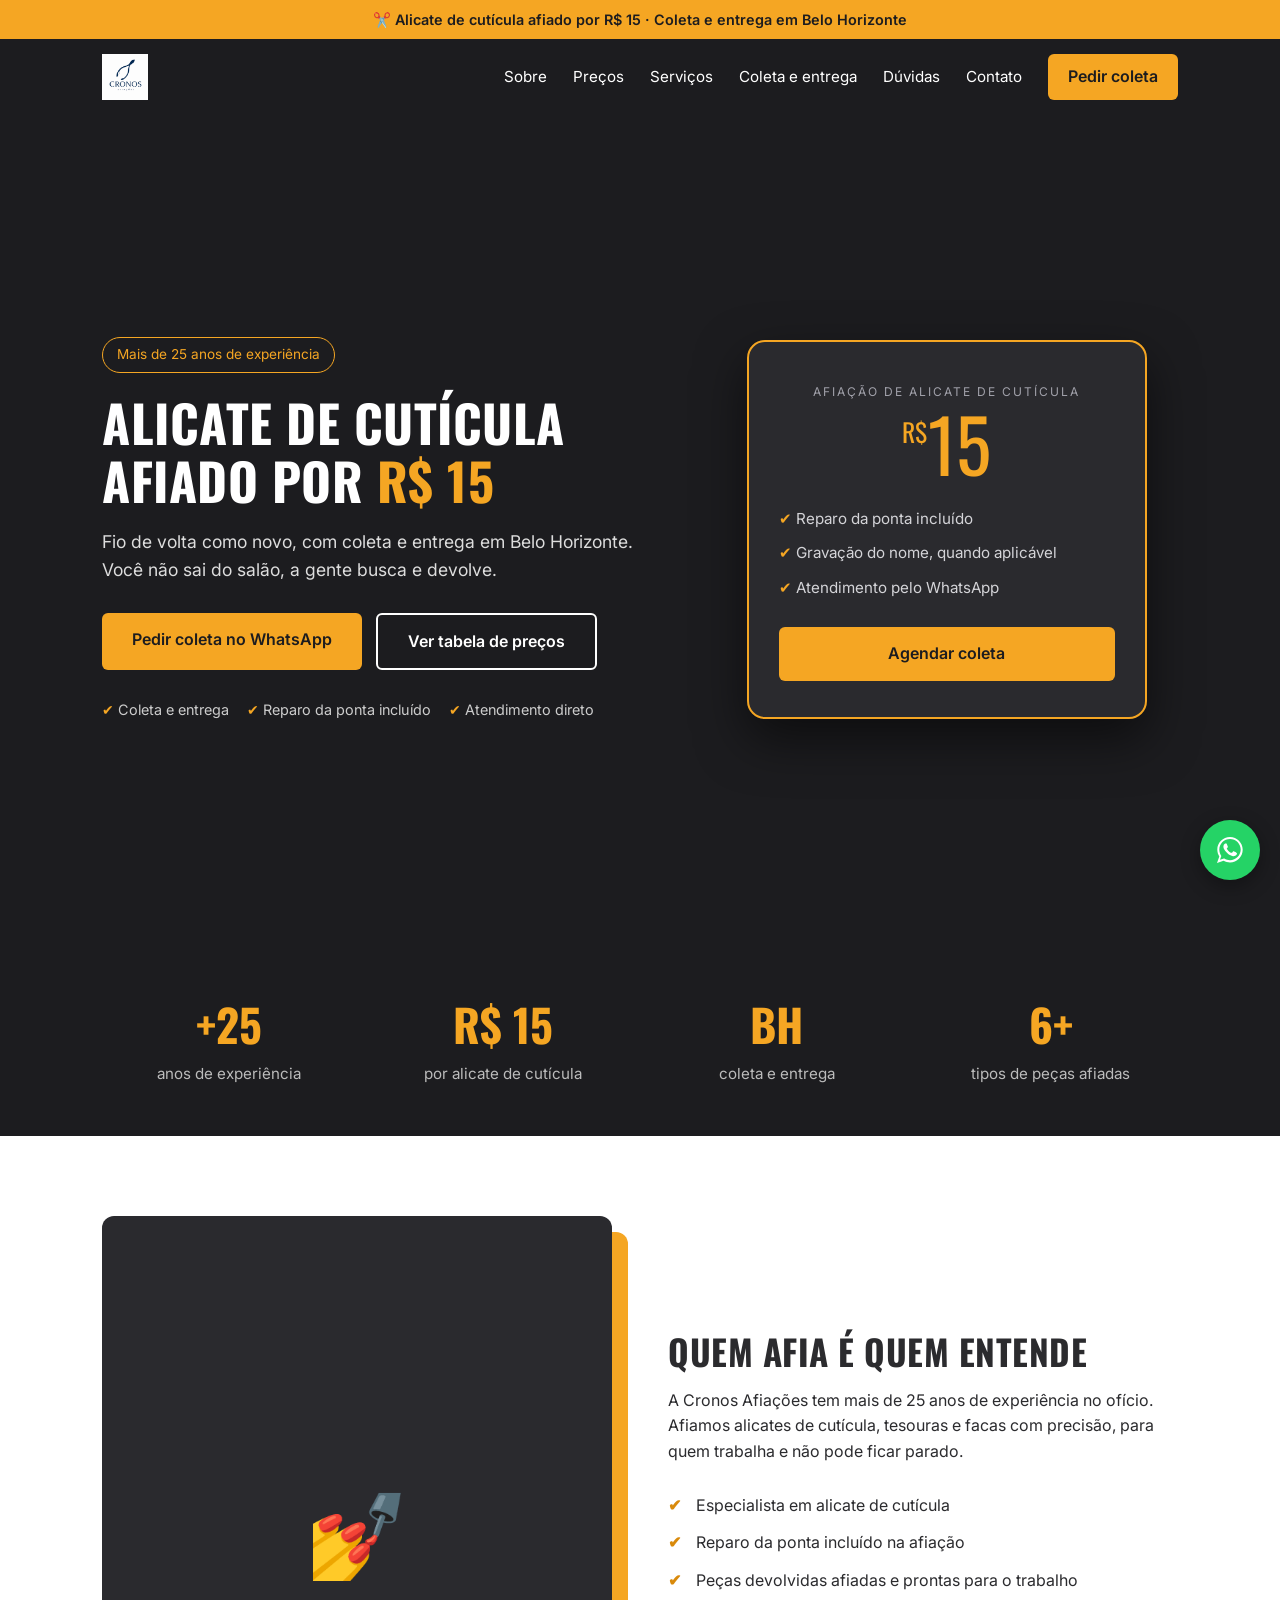
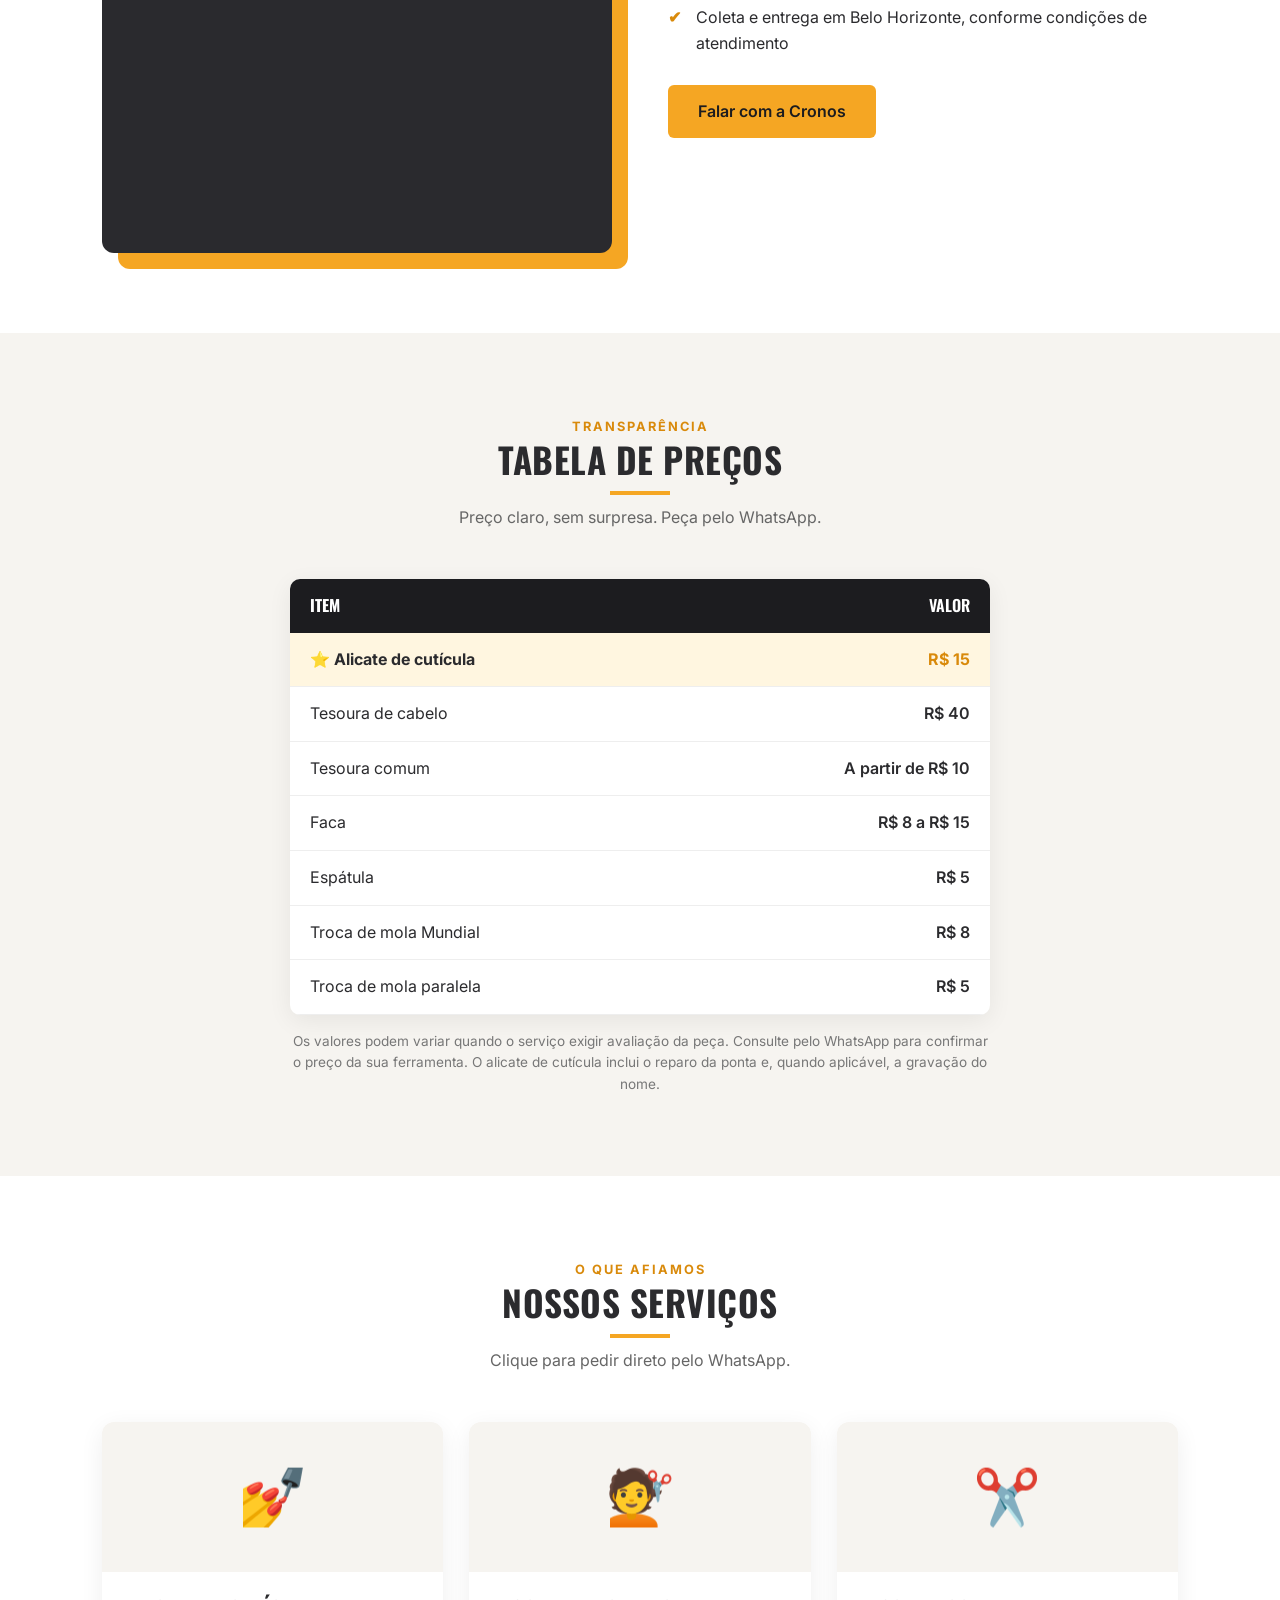
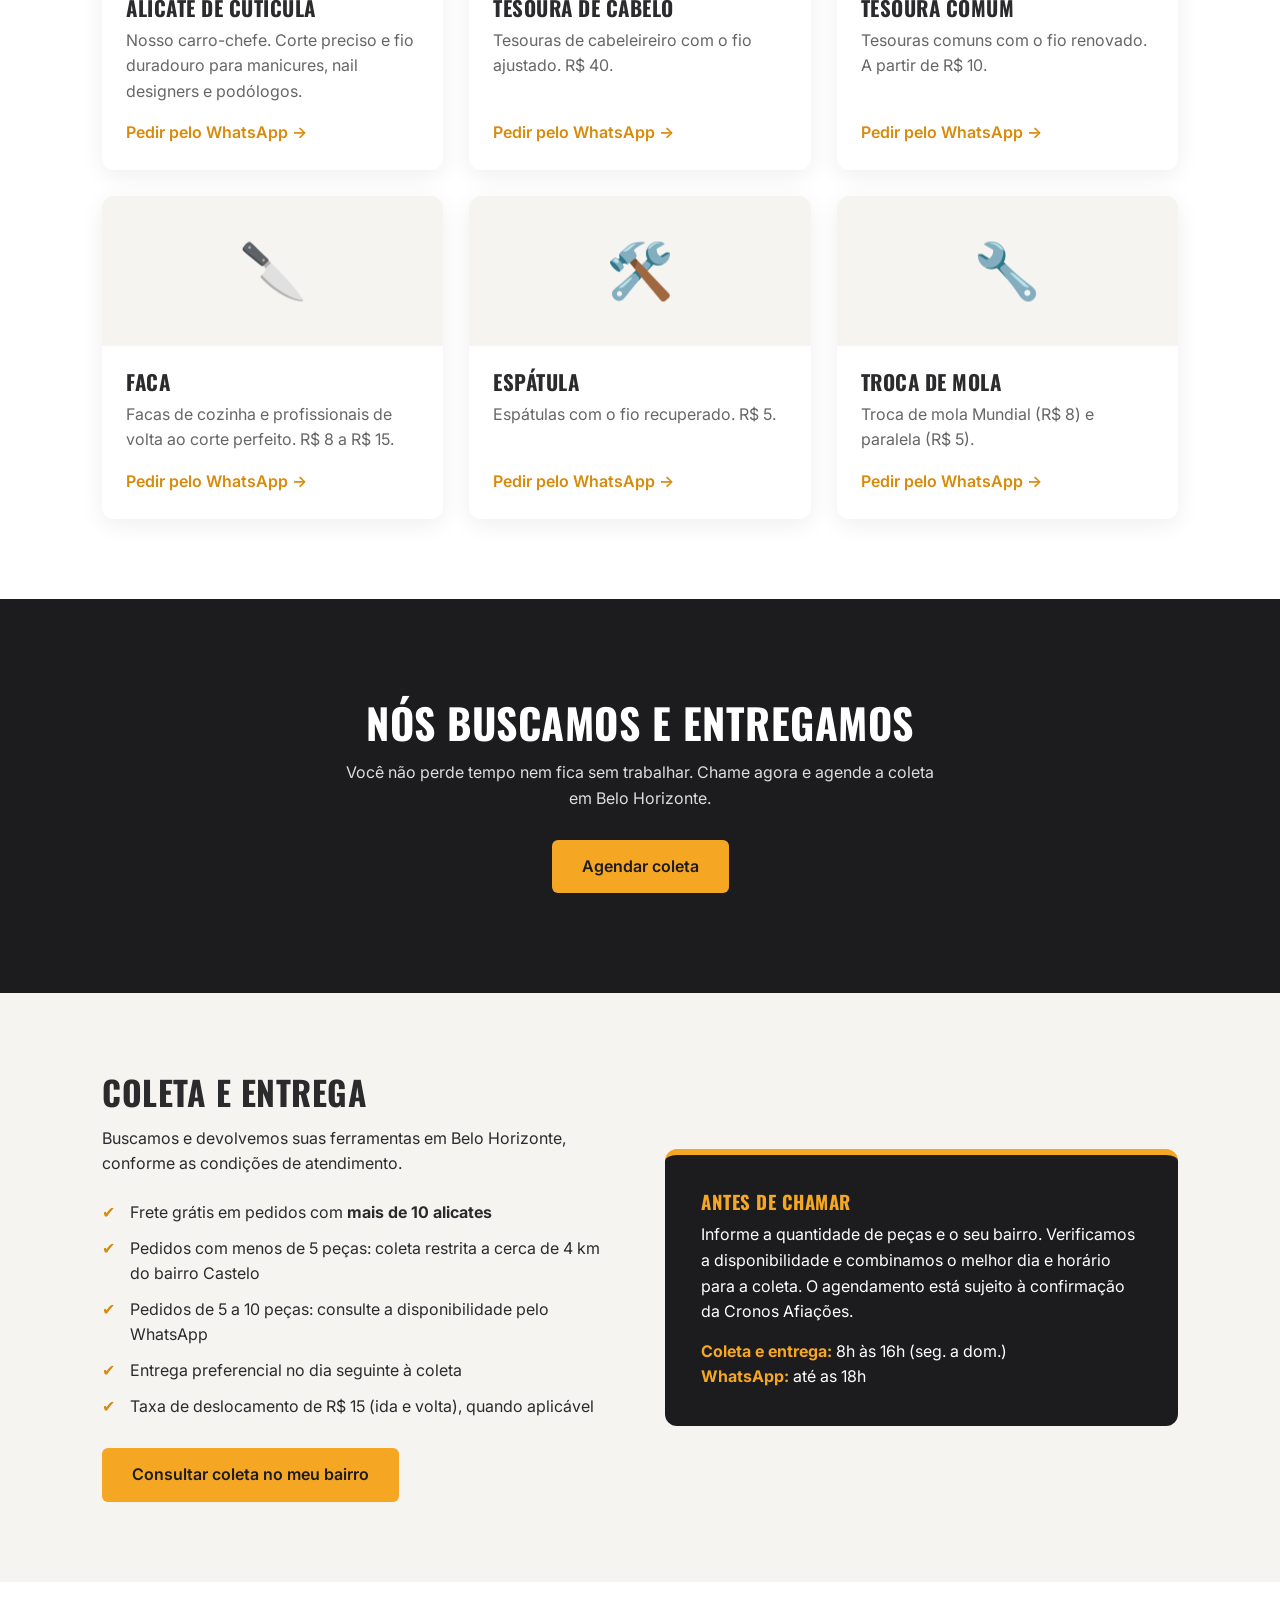
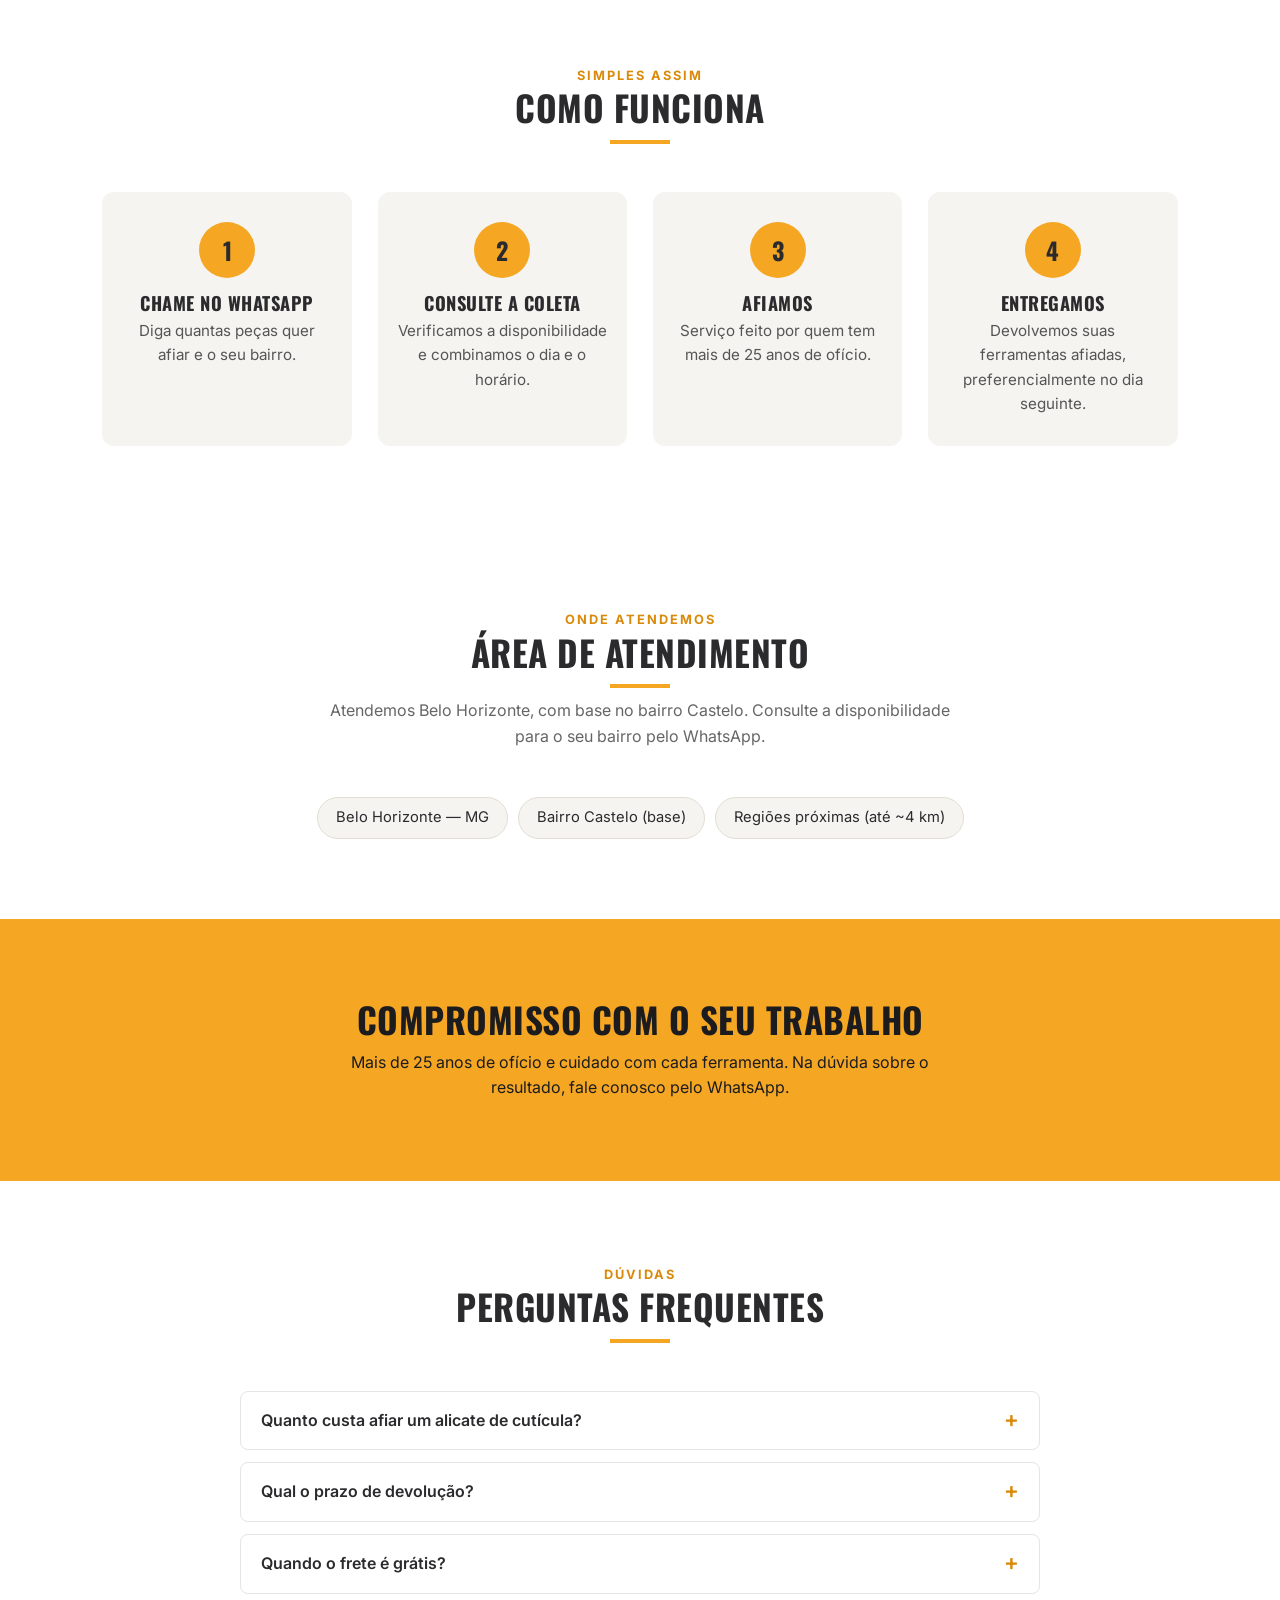
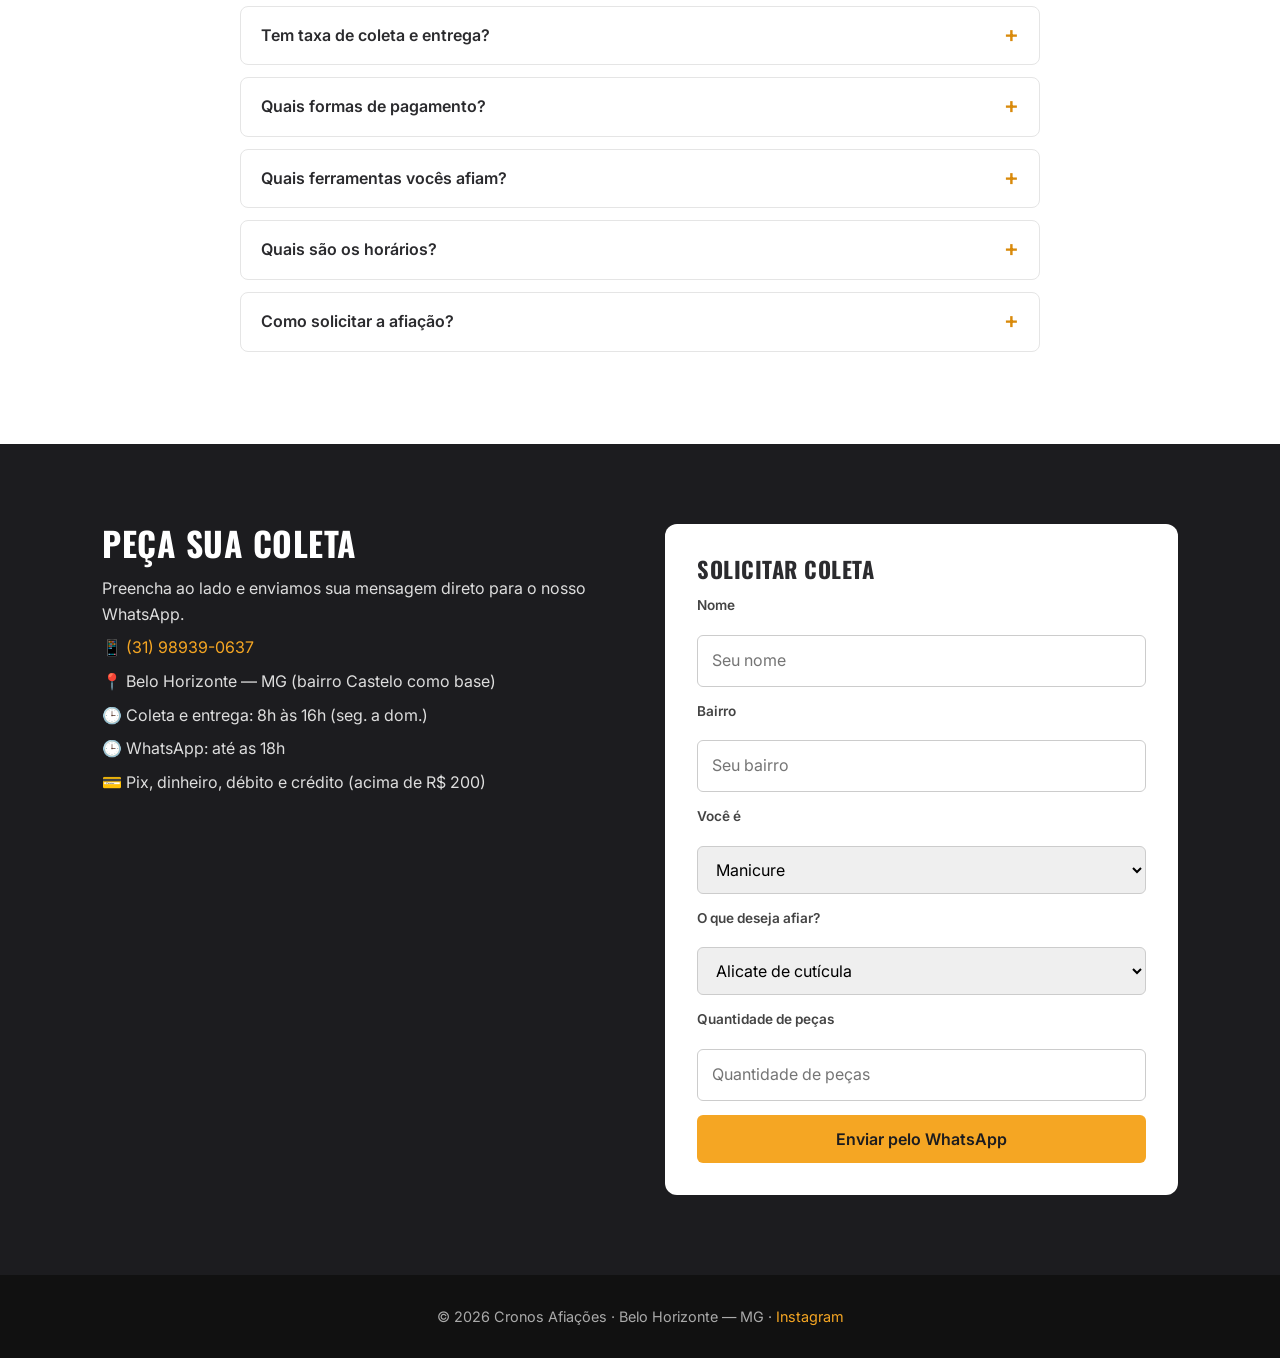
==== commit 24895c5a: "Novo layout index (tema escuro/ambar) com dados reais: precos, telefone, coleta e entrega" ====
--- a/index.html
+++ b/index.html
@@ -1,488 +1,375 @@
 <!DOCTYPE html>
 <html lang="pt-BR">
 <head>
-  <meta charset="UTF-8">
-  <meta name="viewport" content="width=device-width, initial-scale=1">
-  <title>Afiação de Alicate de Cutícula em Belo Horizonte | Cronos Afiações</title>
-  <meta name="description" content="Afiação de alicate de cutícula por R$ 15 em Belo Horizonte. Coleta e entrega. Tesouras, facas e espátulas. Mais de 25 anos de experiência. Fale pelo WhatsApp.">
-  <meta name="keywords" content="afiação de alicate, afiar alicate de manicure, afiação de alicates Belo Horizonte, afiação de ferramentas, coleta e entrega alicates BH, Cronos Afiações">
-  <meta name="author" content="Cronos Afiações">
-  <meta name="robots" content="index, follow">
-
-  <!-- Open Graph -->
-  <meta property="og:type" content="website">
-  <meta property="og:title" content="Afiação de Alicate de Cutícula em Belo Horizonte | Cronos Afiações">
-  <meta property="og:description" content="Afiação de alicate de cutícula por R$ 15. Coleta e entrega em Belo Horizonte. Mais de 25 anos de experiência.">
-  <meta property="og:url" content="https://cronosafiacoes.github.io/cronos-afiacoes/">
-  <meta property="og:image" content="img/logo.png">
-  <meta property="og:locale" content="pt_BR">
-  <meta property="og:site_name" content="Cronos Afiações">
-
-  <!-- Twitter -->
-  <meta name="twitter:card" content="summary_large_image">
-  <meta name="twitter:title" content="Cronos Afiações — Afiação de Alicate em BH">
-  <meta name="twitter:description" content="Afiação de alicate de cutícula por R$ 15. Coleta e entrega em Belo Horizonte.">
-
-  <link rel="canonical" href="https://cronosafiacoes.github.io/cronos-afiacoes/">
-  <link rel="icon" type="image/png" href="img/logo.png">
-
-  <link rel="preconnect" href="https://fonts.googleapis.com">
-  <link rel="preconnect" href="https://fonts.gstatic.com" crossorigin>
-  <link href="https://fonts.googleapis.com/css2?family=Inter:wght@400;500;600;700&display=swap" rel="stylesheet">
-  <link rel="stylesheet" href="css/style.css">
-
-  <!-- Dados estruturados: LocalBusiness -->
-  <script type="application/ld+json">
-  {
-    "@context": "https://schema.org",
-    "@type": "LocalBusiness",
-    "name": "Cronos Afiações",
-    "description": "Afiação profissional de alicates de cutícula, tesouras, facas e ferramentas com coleta e entrega em Belo Horizonte.",
-    "url": "https://cronosafiacoes.github.io/cronos-afiacoes/",
-    "image": "img/logo.png",
-    "telephone": "+5531989390637",
-    "address": {
-      "@type": "PostalAddress",
-      "addressLocality": "Belo Horizonte",
-      "addressRegion": "MG",
-      "addressCountry": "BR"
-    },
-    "areaServed": {
-      "@type": "City",
-      "name": "Belo Horizonte"
-    },
-    "priceRange": "R$ 5 - R$ 40"
-  }
-  </script>
+<meta charset="UTF-8">
+<meta name="viewport" content="width=device-width, initial-scale=1">
+<title>Afiação de Alicate de Cutícula em BH por R$ 15 | Cronos Afiações</title>
+<meta name="description" content="Afiação de alicate de cutícula por R$ 15 com coleta e entrega em Belo Horizonte. Mais de 25 anos de experiência. Também afiamos tesouras, facas e espátulas.">
+<meta name="keywords" content="afiação de alicate, afiar alicate de cutícula, afiação de alicates Belo Horizonte, afiação de ferramentas BH, coleta e entrega alicates, Cronos Afiações">
+<meta name="author" content="Cronos Afiações">
+<meta name="robots" content="index, follow">
+<meta name="theme-color" content="#1c1c1f">
+<link rel="icon" type="image/png" href="img/logo.png">
+<!-- Open Graph (preview no WhatsApp) -->
+<meta property="og:type" content="website">
+<meta property="og:title" content="Afiação de alicate de cutícula por R$ 15 | Cronos Afiações">
+<meta property="og:description" content="Coleta e entrega em Belo Horizonte. Mais de 25 anos de experiência.">
+<meta property="og:image" content="img/logo.png">
+<meta property="og:url" content="https://cronosafiacoes.github.io/cronos-afiacoes/">
+<meta property="og:locale" content="pt_BR">
+<meta property="og:site_name" content="Cronos Afiações">
+<link rel="canonical" href="https://cronosafiacoes.github.io/cronos-afiacoes/">
+<!-- Twitter -->
+<meta name="twitter:card" content="summary_large_image">
+<meta name="twitter:title" content="Cronos Afiações — Afiação de Alicate em BH">
+<meta name="twitter:description" content="Afiação de alicate de cutícula por R$ 15. Coleta e entrega em Belo Horizonte.">
+<!-- SEO local -->
+<script type="application/ld+json">
+{
+ "@context":"https://schema.org",
+ "@type":"LocalBusiness",
+ "name":"Cronos Afiações",
+ "description":"Afiação profissional de alicates de cutícula, tesouras e facas com coleta e entrega em Belo Horizonte.",
+ "url":"https://cronosafiacoes.github.io/cronos-afiacoes/",
+ "image":"img/logo.png",
+ "telephone":"+5531989390637",
+ "areaServed":{"@type":"City","name":"Belo Horizonte"},
+ "address":{"@type":"PostalAddress","addressLocality":"Belo Horizonte","addressRegion":"MG","addressCountry":"BR"},
+ "priceRange":"R$ 5 - R$ 40"
+}
+</script>
+<link rel="preconnect" href="https://fonts.googleapis.com">
+<link rel="preconnect" href="https://fonts.gstatic.com" crossorigin>
+<link href="https://fonts.googleapis.com/css2?family=Oswald:wght@500;700&family=Inter:wght@400;500;600;700&display=swap" rel="stylesheet">
+<style>
+:root{--grafite:#1c1c1f;--grafite2:#2a2a2e;--ambar:#f5a623;--ambar2:#d98a0b;--claro:#f6f4f0;--texto:#2b2b2e;--verde:#25d366}
+*{box-sizing:border-box;margin:0;padding:0}
+html{scroll-behavior:smooth}
+body{font-family:'Inter',sans-serif;color:var(--texto);line-height:1.6;background:#fff}
+h1,h2,h3{font-family:'Oswald',sans-serif;text-transform:uppercase;letter-spacing:.5px;line-height:1.15}
+a{text-decoration:none;color:inherit}
+img{max-width:100%;display:block}
+section{padding:80px 8%}
+.titulo{text-align:center;margin-bottom:48px}
+.titulo span{color:var(--ambar2);font-weight:700;font-size:.8rem;letter-spacing:2px;text-transform:uppercase}
+.titulo h2{font-size:2.2rem;margin-bottom:10px}
+.titulo h2::after{content:"";display:block;width:60px;height:4px;background:var(--ambar);margin:12px auto 0}
+.titulo p{max-width:620px;margin:auto;color:#666}
+.btn{display:inline-block;background:var(--ambar);color:var(--grafite);font-weight:600;padding:14px 30px;border-radius:6px;transition:.25s;border:0;cursor:pointer;font-size:1rem;font-family:inherit;text-align:center}
+.btn:hover{background:var(--ambar2);transform:translateY(-2px)}
+.btn.out{background:transparent;border:2px solid #fff;color:#fff}
+.btn.out:hover{background:#fff;color:var(--grafite)}
+.topo{background:var(--ambar);color:var(--grafite);text-align:center;padding:8px 4%;font-size:.9rem;font-weight:600}
+header{position:fixed;top:36px;left:0;right:0;z-index:50;display:flex;justify-content:space-between;align-items:center;padding:18px 8%;transition:.3s;color:#fff}
+header.rolou{top:0;background:var(--grafite);padding:12px 8%;box-shadow:0 4px 20px #0006}
+.logo{display:flex;align-items:center}
+.logo img{height:46px;width:auto}
+nav{display:flex;gap:26px;align-items:center}
+nav a{font-size:.95rem;transition:.2s}
+nav a:hover{color:var(--ambar)}
+.menu{display:none;background:none;border:0;color:#fff;font-size:1.8rem;cursor:pointer}
+.hero{min-height:100vh;display:grid;grid-template-columns:1.1fr .9fr;gap:50px;align-items:center;padding:170px 8% 90px;color:#fff;background:linear-gradient(120deg,#1c1c1fee,#1c1c1fcc),var(--grafite)}
+.hero h1{font-size:3.2rem;margin-bottom:18px}
+.hero h1 em{font-style:normal;color:var(--ambar)}
+.hero p{font-size:1.1rem;color:#ddd;max-width:540px;margin-bottom:28px}
+.selo{display:inline-block;border:1px solid var(--ambar);color:var(--ambar);padding:6px 14px;border-radius:30px;font-size:.85rem;margin-bottom:20px}
+.hero .bt{display:flex;gap:14px;flex-wrap:wrap;margin-bottom:28px}
+.badges{display:flex;gap:18px;flex-wrap:wrap;font-size:.9rem;color:#ccc}
+.badges span::before{content:"✔ ";color:var(--ambar)}
+.cartao-preco{background:var(--grafite2);border:2px solid var(--ambar);border-radius:18px;padding:36px 30px;text-align:center;box-shadow:0 20px 50px #0008;max-width:400px;margin:auto}
+.cartao-preco small{color:#a1a1aa;text-transform:uppercase;letter-spacing:2px;font-size:.75rem}
+.cartao-preco .v{font-family:'Oswald';font-size:4.6rem;color:var(--ambar);line-height:1.1}
+.cartao-preco .v sup{font-size:1.6rem;vertical-align:top;position:relative;top:14px}
+.cartao-preco ul{list-style:none;text-align:left;margin:18px 0 22px;color:#d4d4d8;font-size:.95rem}
+.cartao-preco li{padding:5px 0}
+.cartao-preco li:before{content:"✔ ";color:var(--ambar)}
+.numeros{background:var(--grafite);color:#fff;display:grid;grid-template-columns:repeat(auto-fit,minmax(170px,1fr));gap:20px;text-align:center;padding:50px 8%}
+.numeros strong{display:block;font-family:'Oswald';font-size:2.8rem;color:var(--ambar)}
+.numeros span{color:#bbb;font-size:.95rem}
+.sobre{display:grid;grid-template-columns:1fr 1fr;gap:56px;align-items:center}
+.sobre .foto{aspect-ratio:4/5;border-radius:12px;background:var(--grafite2) center/cover;box-shadow:16px 16px 0 var(--ambar);display:flex;align-items:center;justify-content:center;font-size:5rem}
+.sobre h2{font-size:2.2rem;margin-bottom:16px}
+.sobre ul{list-style:none;margin:22px 0}
+.sobre li{padding:6px 0 6px 28px;position:relative}
+.sobre li::before{content:"✔";position:absolute;left:0;color:var(--ambar2);font-weight:700}
+.tabela{background:var(--claro)}
+table{width:100%;max-width:700px;margin:auto;border-collapse:collapse;background:#fff;border-radius:10px;overflow:hidden;box-shadow:0 6px 24px #0001}
+th{background:var(--grafite);color:#fff;text-align:left;padding:14px 20px;font-family:'Oswald';text-transform:uppercase}
+td{padding:14px 20px;border-bottom:1px solid #eee}
+td:last-child,th:last-child{text-align:right;font-weight:600}
+tr.dest td{background:#fff6e0;font-weight:700}
+tr.dest td:last-child{color:var(--ambar2)}
+.nota{text-align:center;font-size:.85rem;color:#777;margin-top:16px;max-width:700px;margin-left:auto;margin-right:auto}
+.cards{display:grid;grid-template-columns:repeat(auto-fit,minmax(290px,1fr));gap:26px}
+.card{background:#fff;border-radius:12px;overflow:hidden;box-shadow:0 6px 24px #0001;transition:.3s;display:flex;flex-direction:column}
+.card:hover{transform:translateY(-8px);box-shadow:0 14px 34px #0002}
+.card .img{height:150px;background:var(--claro);display:flex;align-items:center;justify-content:center;font-size:3.4rem}
+.card .c{padding:24px;display:flex;flex-direction:column;flex:1}
+.card h3{font-size:1.3rem;margin-bottom:8px}
+.card p{color:#666;flex:1;margin-bottom:16px}
+.card a{color:var(--ambar2);font-weight:600}
+.card a:hover{text-decoration:underline}
+.destaque{text-align:center;color:#fff;padding:100px 8%;background:linear-gradient(#1c1c1fdd,#1c1c1fdd),var(--grafite)}
+.destaque h2{font-size:2.6rem;margin-bottom:14px}
+.destaque p{max-width:600px;margin:0 auto 28px;color:#ddd}
+.plano{background:var(--claro);display:grid;grid-template-columns:1fr 1fr;gap:50px;align-items:center}
+.plano h2{font-size:2.1rem;margin-bottom:14px}
+.plano ul{list-style:none;margin:18px 0 24px}
+.plano li{padding:5px 0 5px 28px;position:relative}
+.plano li::before{content:"✔";position:absolute;left:0;color:var(--ambar2)}
+.plano .caixa{background:var(--grafite);color:#fff;padding:36px;border-radius:12px;border-top:6px solid var(--ambar)}
+.plano .caixa h3{color:var(--ambar);margin-bottom:10px}
+.passos{display:grid;grid-template-columns:repeat(auto-fit,minmax(220px,1fr));gap:26px}
+.passo{text-align:center;padding:30px 20px;border-radius:12px;background:var(--claro)}
+.passo b{display:flex;width:56px;height:56px;margin:0 auto 14px;border-radius:50%;background:var(--ambar);align-items:center;justify-content:center;font-family:'Oswald';font-size:1.5rem}
+.passo h3{margin-bottom:6px;font-size:1.15rem}
+.passo p{color:#555;font-size:.95rem}
+.bairros{display:flex;flex-wrap:wrap;gap:10px;justify-content:center;max-width:900px;margin:auto}
+.bairros span{background:var(--claro);border:1px solid #e3ded4;padding:8px 18px;border-radius:30px;font-size:.92rem}
+.garantia{background:var(--ambar);text-align:center;color:var(--grafite)}
+.garantia h2{font-size:2.2rem;margin-bottom:10px}
+.garantia p{max-width:640px;margin:auto}
+.faq{max-width:800px;margin:auto}
+.faq details{border:1px solid #e5e5e5;border-radius:8px;margin-bottom:12px;padding:16px 20px;background:#fff}
+.faq summary{cursor:pointer;font-weight:600;list-style:none;display:flex;justify-content:space-between;gap:12px}
+.faq summary::after{content:"+";color:var(--ambar2);font-size:1.4rem;line-height:1;flex-shrink:0}
+.faq details[open] summary::after{content:"–"}
+.faq p{margin-top:10px;color:#555}
+.contato{background:var(--grafite);color:#fff;display:grid;grid-template-columns:1fr 1fr;gap:50px}
+.contato h2{font-size:2.1rem;margin-bottom:14px}
+.contato p{color:#ddd}
+.info p{margin:8px 0;color:#ddd}
+.info a{color:var(--ambar)}
+.mapa{width:100%;height:220px;border:0;border-radius:10px;margin-top:16px}
+form{background:#fff;color:var(--texto);padding:32px;border-radius:12px;display:grid;gap:14px;align-content:start}
+form h3{font-size:1.4rem}
+label{font-size:.85rem;font-weight:600;color:#444;display:block;margin-bottom:4px}
+input,select,textarea{width:100%;padding:12px 14px;border:1px solid #ccc;border-radius:6px;font:inherit}
+input:focus,select:focus,textarea:focus{outline:2px solid var(--ambar);border-color:var(--ambar)}
+footer{background:#111;color:#aaa;text-align:center;padding:30px 8%;font-size:.9rem}
+footer a{color:var(--ambar)}
+.whats{position:fixed;right:20px;bottom:20px;background:var(--verde);color:#fff;width:60px;height:60px;border-radius:50%;display:flex;align-items:center;justify-content:center;box-shadow:0 6px 20px #0005;z-index:60;animation:pulsa 2s infinite}
+.whats svg{width:32px;height:32px;fill:#fff}
+@keyframes pulsa{0%{box-shadow:0 0 0 0 #25d36699}70%{box-shadow:0 0 0 18px #25d36600}100%{box-shadow:0 0 0 0 #25d36600}}
+.rev{opacity:0;transform:translateY(34px);transition:.8s}
+.rev.vis{opacity:1;transform:none}
+@media(max-width:900px){
+ .hero,.sobre,.plano,.contato{grid-template-columns:1fr}
+ .hero h1{font-size:2.3rem}
+ .menu{display:block}
+ nav{position:fixed;top:0;right:-100%;width:70%;height:100vh;background:var(--grafite);flex-direction:column;justify-content:center;transition:.35s;padding:20px;gap:22px}
+ nav.aberto{right:0}
+ section{padding:60px 6%}
+ .cartao-preco{max-width:100%}
+ .sobre .foto{box-shadow:10px 10px 0 var(--ambar)}
+}
+@media(prefers-reduced-motion:reduce){.rev{opacity:1;transform:none}.whats{animation:none}}
+</style>
 </head>
 <body>
-
-<!-- HEADER -->
-<header class="header" id="topo">
-  <div class="container">
-    <a href="index.html" class="logo" aria-label="Cronos Afiações — Página inicial">
-      <img src="img/logo.png" alt="Cronos Afiações — Afiação profissional" width="150" height="46">
-    </a>
-    <nav aria-label="Menu principal">
-      <ul class="nav-links">
-        <li><a href="#servicos">Serviços</a></li>
-        <li><a href="#como">Como funciona</a></li>
-        <li><a href="#coleta">Coleta e entrega</a></li>
-        <li><a href="#faq">Dúvidas</a></li>
-        <li><a href="#contato">Contato</a></li>
+<div class="topo">✂️ Alicate de cutícula afiado por R$ 15 · Coleta e entrega em Belo Horizonte</div>
+
+<header id="hd">
+  <a href="#inicio" class="logo" aria-label="Cronos Afiações"><img src="img/logo.png" alt="Cronos Afiações" width="150" height="46"></a>
+  <button class="menu" id="mb" aria-label="Abrir menu" aria-expanded="false">☰</button>
+  <nav id="nav" aria-label="Menu principal">
+    <a href="#sobre">Sobre</a>
+    <a href="#precos">Preços</a>
+    <a href="#servicos">Serviços</a>
+    <a href="#coleta">Coleta e entrega</a>
+    <a href="#faq">Dúvidas</a>
+    <a href="#contato">Contato</a>
+    <a class="btn" href="https://wa.me/5531989390637?text=Ol%C3%A1!%20Vim%20pelo%20site%20da%20Cronos%20Afi%C3%A7%C3%B5es%20e%20gostaria%20de%20afiar%20meus%20alicates.%20Poderia%20me%20informar%20como%20funciona%20a%20coleta%20no%20meu%20bairro?" style="padding:10px 20px" target="_blank" rel="noopener">Pedir coleta</a>
+  </nav>
+</header>
+
+<main>
+<section class="hero" id="inicio">
+  <div class="rev">
+    <span class="selo">Mais de 25 anos de experiência</span>
+    <h1>Alicate de cutícula afiado por <em>R$ 15</em></h1>
+    <p>Fio de volta como novo, com coleta e entrega em Belo Horizonte. Você não sai do salão, a gente busca e devolve.</p>
+    <div class="bt">
+      <a class="btn" href="https://wa.me/5531989390637?text=Ol%C3%A1!%20Vim%20pelo%20site%20da%20Cronos%20Afi%C3%A7%C3%B5es%20e%20gostaria%20de%20afiar%20meus%20alicates.%20Poderia%20me%20informar%20como%20funciona%20a%20coleta%20no%20meu%20bairro?" target="_blank" rel="noopener">Pedir coleta no WhatsApp</a>
+      <a class="btn out" href="#precos">Ver tabela de preços</a>
+    </div>
+    <div class="badges"><span>Coleta e entrega</span><span>Reparo da ponta incluído</span><span>Atendimento direto</span></div>
+  </div>
+  <div class="rev">
+    <div class="cartao-preco">
+      <small>Afiação de alicate de cutícula</small>
+      <div class="v"><sup>R$</sup>15</div>
+      <ul>
+        <li>Reparo da ponta incluído</li>
+        <li>Gravação do nome, quando aplicável</li>
+        <li>Atendimento pelo WhatsApp</li>
       </ul>
-    </nav>
-    <a href="https://wa.me/5531989390637?text=Ol%C3%A1!%20Vim%20pelo%20site%20da%20Cronos%20Afi%C3%A7%C3%B5es%20e%20gostaria%20de%20afiar%20meus%20alicates.%20Poderia%20me%20informar%20como%20funciona%20a%20coleta%20no%20meu%20bairro?" class="btn btn-whatsapp btn-sm" target="_blank" rel="noopener">Solicitar afiação</a>
-    <button class="hamburger" id="hamburger" aria-label="Abrir menu" aria-expanded="false">
-      <span></span><span></span><span></span>
-    </button>
-  </div>
-</header>
-
-<!-- Mobile Menu -->
-<nav class="mobile-menu" id="mobileMenu" aria-label="Menu mobile">
-  <a href="#servicos">Serviços</a>
-  <a href="#como">Como funciona</a>
-  <a href="#coleta">Coleta e entrega</a>
-  <a href="#faq">Dúvidas</a>
-  <a href="#contato">Contato</a>
-  <a href="https://wa.me/5531989390637?text=Ol%C3%A1!%20Vim%20pelo%20site%20da%20Cronos%20Afi%C3%A7%C3%B5es%20e%20gostaria%20de%20afiar%20meus%20alicates.%20Poderia%20me%20informar%20como%20funciona%20a%20coleta%20no%20meu%20bairro?" class="btn btn-whatsapp" target="_blank" rel="noopener">Solicitar afiação pelo WhatsApp</a>
-</nav>
-
-<main>
-
-<!-- HERO -->
-<section class="hero" aria-labelledby="hero-title">
-  <div class="container">
-    <div class="hero-content">
-      <span class="tag" style="color:rgba(255,255,255,0.7)">Afiação profissional • Belo Horizonte</span>
-      <h1 id="hero-title">Afiação de alicates com praticidade para sua rotina.</h1>
-      <div class="preco-destaque">Afiamos seu alicate de cutícula por R$ 15</div>
-      <p>A Cronos Afiações cuida dos seus alicates de cutícula e outras ferramentas, com serviço especializado e coleta e entrega em Belo Horizonte, conforme as condições de atendimento.</p>
-      <div class="hero-btns">
-        <a href="https://wa.me/5531989390637?text=Ol%C3%A1!%20Vim%20pelo%20site%20da%20Cronos%20Afi%C3%A7%C3%B5es%20e%20gostaria%20de%20afiar%20meus%20alicates.%20Poderia%20me%20informar%20como%20funciona%20a%20coleta%20no%20meu%20bairro?" class="btn btn-whatsapp btn-lg" target="_blank" rel="noopener">Solicitar afiação pelo WhatsApp</a>
-        <a href="#servicos" class="btn btn-outline-light btn-lg">Conhecer nossos serviços</a>
-      </div>
-      <p style="font-size:0.82rem;opacity:0.6;margin-bottom:0">Coleta e entrega mediante agendamento e condições de atendimento.</p>
+      <a class="btn" style="width:100%" href="https://wa.me/5531989390637?text=Ol%C3%A1!%20Vim%20pelo%20site%20da%20Cronos%20Afi%C3%A7%C3%B5es%20e%20gostaria%20de%20agendar%20a%20coleta%20dos%20meus%20alicates." target="_blank" rel="noopener">Agendar coleta</a>
     </div>
   </div>
 </section>
 
-<!-- BENEFÍCIOS -->
-<div class="beneficios-strip" aria-label="Benefícios">
-  <div class="container">
-    <div class="beneficio-item">
-      <div class="icon">💅</div>
-      <p><strong>Mais de 25 anos</strong> de experiência</p>
-    </div>
-    <div class="beneficio-item">
-      <div class="icon">🚚</div>
-      <p><strong>Coleta e entrega</strong> em Belo Horizonte</p>
-    </div>
-    <div class="beneficio-item">
-      <div class="icon">🔧</div>
-      <p><strong>Reparo da ponta</strong> incluído na afiação</p>
-    </div>
-    <div class="beneficio-item">
-      <div class="icon">📍</div>
-      <p><strong>Bairro Castelo</strong> — base de atendimento</p>
-    </div>
-  </div>
+<div class="numeros" id="nums">
+  <div><strong data-n="25" data-p="+">+25</strong><span>anos de experiência</span></div>
+  <div><strong>R$ 15</strong><span>por alicate de cutícula</span></div>
+  <div><strong>BH</strong><span>coleta e entrega</span></div>
+  <div><strong>6+</strong><span>tipos de peças afiadas</span></div>
 </div>
 
-<!-- SERVIÇOS -->
-<section class="servicos" id="servicos" aria-labelledby="servicos-title">
-  <div class="container">
-    <span class="tag">Serviços e preços</span>
-    <h2 class="section-title" id="servicos-title">O que afiamos</h2>
-    <p class="section-subtitle">Alicate de cutícula é nosso serviço principal. Também trabalhamos com tesouras, facas e outras ferramentas.</p>
-
-    <!-- Destaque: Alicate -->
-    <div class="servico-destaque">
-      <div>
-        <span class="badge">Serviço principal</span>
-        <h3>Afiação de alicate de cutícula</h3>
-        <div class="preco">R$ 15 <small>por alicate</small></div>
-        <p>Afiação profissional para alicates de manicure e pedicure, com corte preciso e sem puxar a pele.</p>
-        <ul>
-          <li>Reparo da ponta do alicate incluído</li>
-          <li>Gravação do nome, quando aplicável</li>
-          <li>Atendimento para manicures, nail designers e podólogos</li>
-        </ul>
-        <a href="https://wa.me/5531989390637?text=Ol%C3%A1!%20Vim%20pelo%20site%20da%20Cronos%20Afi%C3%A7%C3%B5es%20e%20gostaria%20de%20afiar%20meus%20alicates.%20Poderia%20me%20informar%20como%20funciona%20a%20coleta%20no%20meu%20bairro?" class="btn btn-whatsapp" target="_blank" rel="noopener">Solicitar afiação pelo WhatsApp</a>
-      </div>
-      <div style="text-align:center;font-size:6rem;line-height:1" aria-hidden="true">💅</div>
-    </div>
-
-    <!-- Demais serviços -->
-    <div class="servicos-grid">
-      <div class="servico-card">
-        <div class="ico" aria-hidden="true">💇</div>
-        <div class="info">
-          <h4>Tesoura de cabelo</h4>
-          <span class="preco-tag">R$ 40</span>
-        </div>
-      </div>
-      <div class="servico-card">
-        <div class="ico" aria-hidden="true">✂️</div>
-        <div class="info">
-          <h4>Tesoura comum</h4>
-          <span class="preco-tag">A partir de R$ 10</span>
-        </div>
-      </div>
-      <div class="servico-card">
-        <div class="ico" aria-hidden="true">🔪</div>
-        <div class="info">
-          <h4>Faca</h4>
-          <span class="preco-tag">R$ 8 a R$ 15</span>
-        </div>
-      </div>
-      <div class="servico-card">
-        <div class="ico" aria-hidden="true">🔪</div>
-        <div class="info">
-          <h4>Espátula</h4>
-          <span class="preco-tag">R$ 5</span>
-        </div>
-      </div>
-      <div class="servico-card">
-        <div class="ico" aria-hidden="true">🔧</div>
-        <div class="info">
-          <h4>Troca de mola Mundial</h4>
-          <span class="preco-tag">R$ 8</span>
-        </div>
-      </div>
-      <div class="servico-card">
-        <div class="ico" aria-hidden="true">🔧</div>
-        <div class="info">
-          <h4>Troca de mola paralela</h4>
-          <span class="preco-tag">R$ 5</span>
-        </div>
-      </div>
-    </div>
-
-    <div class="nota-precos">
-      Os valores podem variar quando o serviço exigir avaliação da peça. Consulte pelo WhatsApp para confirmar o preço da sua ferramenta.
-    </div>
-  </div>
-</section>
-
-<!-- COMO FUNCIONA -->
-<section class="como-funciona" id="como" aria-labelledby="como-title">
-  <div class="container">
-    <span class="tag">Passo a passo</span>
-    <h2 class="section-title" id="como-title">Como funciona</h2>
-    <p class="section-subtitle">Simples e sem sair de casa ou do seu estabelecimento.</p>
-
-    <div class="passos">
-      <div class="passo">
-        <div class="passo-numero">1</div>
-        <div>
-          <h4>Entre em contato</h4>
-          <p>Chame no WhatsApp e diga que quer afiar seus alicates ou ferramentas.</p>
-        </div>
-      </div>
-      <div class="passo">
-        <div class="passo-numero">2</div>
-        <div>
-          <h4>Informe a quantidade e o bairro</h4>
-          <p>Diga quantas peças quer afiar e em qual bairro de Belo Horizonte você está.</p>
-        </div>
-      </div>
-      <div class="passo">
-        <div class="passo-numero">3</div>
-        <div>
-          <h4>Consulte e combine a coleta</h4>
-          <p>Verificamos a disponibilidade e combinamos o melhor dia e horário para a coleta.</p>
-        </div>
-      </div>
-      <div class="passo">
-        <div class="passo-numero">4</div>
-        <div>
-          <h4>Receba afiado</h4>
-          <p>Devolvemos suas ferramentas afiadas, preferencialmente no dia seguinte à coleta.</p>
-        </div>
-      </div>
-    </div>
-
-    <p class="passo-nota">O agendamento está sujeito à confirmação da Cronos Afiações.</p>
-  </div>
-</section>
-
-<!-- COLETA E ENTREGA -->
-<section class="coleta-entrega" id="coleta" aria-labelledby="coleta-title">
-  <div class="container">
-    <span class="tag">Condições de atendimento</span>
-    <h2 class="section-title" id="coleta-title">Coleta e entrega</h2>
-    <p class="section-subtitle">Entenda como funciona o buscamos e entregamos em Belo Horizonte.</p>
-
-    <div class="regras-grid">
-      <div class="regra-card gratis">
-        <h4>🚚 Frete grátis</h4>
-        <p>Pedidos com <strong>mais de 10 alicates</strong> têm coleta e entrega grátis em Belo Horizonte.</p>
-      </div>
-      <div class="regra-card">
-        <h4>📍 Pedidos com menos de 5 peças</h4>
-        <p>Para pedidos com menos de 5 peças, a coleta está restrita às regiões próximas, de até aproximadamente 4 km do bairro Castelo, em Belo Horizonte.</p>
-      </div>
-      <div class="regra-card atencao">
-        <h4>💰 Taxa de deslocamento</h4>
-        <p>Quando aplicável, a taxa de deslocamento é de <strong>R$ 15</strong> pelo trajeto de ida e volta. A condição depende da quantidade de peças e da região.</p>
-      </div>
-    </div>
-
-    <div class="nota-precos" style="margin-bottom:2rem">
-      <strong>Observação:</strong> para pedidos de 5 a 10 peças, consulte a disponibilidade de coleta pelo WhatsApp. O prazo preferencial de entrega é o dia seguinte à coleta, conforme agendamento e disponibilidade.
-    </div>
-
-    <div class="coleta-cta">
-      <a href="https://wa.me/5531989390637?text=Ol%C3%A1!%20Gostaria%20de%20consultar%20a%20coleta%20e%20entrega%20da%20Cronos%20Afi%C3%A7%C3%B5es.%20Meu%20bairro%20%C3%A9:%20_____.'%20Quantidade%20de%20pe%C3%A7as:%20_____." class="btn btn-whatsapp btn-lg" target="_blank" rel="noopener">Consulte a coleta no seu bairro</a>
-    </div>
-  </div>
-</section>
-
-<!-- POR QUE ESCOLHER -->
-<section class="porque-escolher" aria-labelledby="porque-title">
-  <div class="container">
-    <span class="tag">Por que a Cronos</span>
-    <h2 class="section-title" id="porque-title">Por que escolher a Cronos Afiações</h2>
-    <p class="section-subtitle">Experiência, cuidado e transparência no cuidado com suas ferramentas.</p>
-
-    <div class="escolher-grid">
-      <div class="escolher-card">
-        <div class="icon" aria-hidden="true">⭐</div>
-        <h3>Mais de 25 anos de experiência</h3>
-        <p>Tradição e know-how no trabalho com alicates e ferramentas de corte.</p>
-      </div>
-      <div class="escolher-card">
-        <div class="icon" aria-hidden="true">🎯</div>
-        <h3>Especialização em alicates</h3>
-        <p>Foco no cuidado com alicates de cutícula, o instrumento essencial da manicure.</p>
-      </div>
-      <div class="escolher-card">
-        <div class="icon" aria-hidden="true">🤝</div>
-        <h3>Atendimento próximo</h3>
-        <p>Comunicação direta pelo WhatsApp, sem burocracia.</p>
-      </div>
-      <div class="escolher-card">
-        <div class="icon" aria-hidden="true">💰</div>
-        <h3>Preços claros</h3>
-        <p>Valores transparentes e comunicados desde o primeiro contato.</p>
-      </div>
-      <div class="escolher-card">
-        <div class="icon" aria-hidden="true">🚚</div>
-        <h3>Conveniência</h3>
-        <p>Buscamos e entregamos no seu endereço, conforme as condições de atendimento.</p>
-      </div>
-      <div class="escolher-card">
-        <div class="icon" aria-hidden="true">🔧</div>
-        <h3>Cuidado com as ferramentas</h3>
-        <p>Cada peça é tratada com respeito ao ângulo e ao material original.</p>
-      </div>
-    </div>
-  </div>
-</section>
-
-<!-- FAQ -->
-<section class="faq" id="faq" aria-labelledby="faq-title">
-  <div class="container">
-    <span class="tag">Dúvidas</span>
-    <h2 class="section-title" id="faq-title">Perguntas frequentes</h2>
-    <p class="section-subtitle">Respostas sobre preços, coleta, entrega e pagamento.</p>
-
-    <div class="faq-lista">
-      <div class="faq-item">
-        <button class="faq-q" aria-expanded="false">Quanto custa afiar um alicate de cutícula?</button>
-        <div class="faq-a"><p>A afiação de alicate de cutícula custa R$ 15 por alicate. O reparo da ponta está incluído no serviço.</p></div>
-      </div>
-      <div class="faq-item">
-        <button class="faq-q" aria-expanded="false">O reparo da ponta do alicate está incluído?</button>
-        <div class="faq-a"><p>Sim. O reparo da ponta do alicate está incluído no valor da afiação.</p></div>
-      </div>
-      <div class="faq-item">
-        <button class="faq-q" aria-expanded="false">Como funciona a coleta e a entrega?</button>
-        <div class="faq-a"><p>Você fala conosco pelo WhatsApp, informa a quantidade de peças e o bairro. Verificamos a disponibilidade e combinamos a coleta. Suas ferramentas são afiadas e devolvidas, preferencialmente no dia seguinte.</p></div>
-      </div>
-      <div class="faq-item">
-        <button class="faq-q" aria-expanded="false">Quando o frete é grátis?</button>
-        <div class="faq-a"><p>Pedidos com mais de 10 alicates têm coleta e entrega grátis. Para pedidos com menos de 5 peças, a coleta está restrita às regiões próximas ao bairro Castelo, em Belo Horizonte.</p></div>
-      </div>
-      <div class="faq-item">
-        <button class="faq-q" aria-expanded="false">Qual é o prazo de entrega?</button>
-        <div class="faq-a"><p>O prazo preferencial é o dia seguinte à coleta, conforme agendamento e disponibilidade.</p></div>
-      </div>
-      <div class="faq-item">
-        <button class="faq-q" aria-expanded="false">Quais bairros são atendidos?</button>
-        <div class="faq-a"><p>Atendemos Belo Horizonte. Para pedidos com mais de 10 alicates, a coleta e entrega são grátis. Para pedidos menores, a coleta pode estar restrita a regiões próximas ao bairro Castelo. Consulte a disponibilidade para o seu bairro pelo WhatsApp.</p></div>
-      </div>
-      <div class="faq-item">
-        <button class="faq-q" aria-expanded="false">Quais são os horários?</button>
-        <div class="faq-a"><p>Coleta e entrega: das 8h às 16h, de segunda a domingo. Atendimento pelo WhatsApp: até as 18h.</p></div>
-      </div>
-      <div class="faq-item">
-        <button class="faq-q" aria-expanded="false">Quais formas de pagamento são aceitas?</button>
-        <div class="faq-a"><p>Aceitamos Pix, dinheiro, cartão de débito e cartão de crédito para compras acima de R$ 200. As condições e eventuais taxas de cartão devem ser consultadas no momento do atendimento.</p></div>
-      </div>
-      <div class="faq-item">
-        <button class="faq-q" aria-expanded="false">Como solicitar a afiação?</button>
-        <div class="faq-a"><p>Basta chamar no WhatsApp, informar a quantidade de peças, o bairro e o período preferido para coleta. O agendamento está sujeito à confirmação.</p></div>
-      </div>
-      <div class="faq-item">
-        <button class="faq-q" aria-expanded="false">A Cronos afia outros tipos de ferramentas?</button>
-        <div class="faq-a"><p>Sim. Além de alicates de cutícula, afiamos tesouras de cabelo (R$ 40), tesouras comuns (a partir de R$ 10), facas (R$ 8 a R$ 15), espátulas (R$ 5) e fazemos troca de mola (Mundial: R$ 8; paralela: R$ 5). Na dúvida, mande uma foto pelo WhatsApp.</p></div>
-      </div>
-    </div>
-  </div>
-</section>
-
-<!-- CTA FINAL -->
-<section class="cta-final" aria-labelledby="cta-title">
-  <div class="container">
-    <h2 id="cta-title">Seus alicates prontos para voltar à rotina.</h2>
-    <p>Fale com a Cronos Afiações, consulte as condições de coleta no seu bairro e combine seu atendimento.</p>
-    <a href="https://wa.me/5531989390637?text=Ol%C3%A1!%20Vim%20pelo%20site%20da%20Cronos%20Afi%C3%A7%C3%B5es%20e%20gostaria%20de%20afiar%20meus%20alicates.%20Poderia%20me%20informar%20como%20funciona%20a%20coleta%20no%20meu%20bairro?" class="btn btn-whatsapp btn-lg" target="_blank" rel="noopener">Falar com a Cronos pelo WhatsApp</a>
-    <p class="horarios">Coleta e entrega: 8h às 16h (seg. a dom.) • WhatsApp: até as 18h • Belo Horizonte — MG</p>
-  </div>
-</section>
-
-<!-- CONTATO -->
-<section class="contato" id="contato" aria-labelledby="contato-title">
-  <div class="container">
-    <span class="tag">Contato</span>
-    <h2 class="section-title" id="contato-title">Fale com a Cronos</h2>
-    <p class="section-subtitle">Atendimento pelo WhatsApp é a forma mais rápida de solicitar a afiação.</p>
-
-    <div class="contato-grid">
-      <div class="contato-info">
-        <div class="info-item">
-          <div class="info-icon" aria-hidden="true">📲</div>
-          <div>
-            <h4>WhatsApp</h4>
-            <a href="https://wa.me/5531989390637" target="_blank" rel="noopener">(31) 98939-0637</a>
-          </div>
-        </div>
-        <div class="info-item">
-          <div class="info-icon" aria-hidden="true">📍</div>
-          <div>
-            <h4>Área de atendimento</h4>
-            <p>Belo Horizonte — MG (bairro Castelo como base)</p>
-          </div>
-        </div>
-        <div class="info-item">
-          <div class="info-icon" aria-hidden="true">🕒</div>
-          <div>
-            <h4>Horários</h4>
-            <p>Coleta e entrega: 8h às 16h (seg. a dom.)<br>WhatsApp: até as 18h</p>
-          </div>
-        </div>
-        <div class="info-item">
-          <div class="info-icon" aria-hidden="true">💳</div>
-          <div>
-            <h4>Pagamento</h4>
-            <p>Pix, dinheiro, débito e crédito (acima de R$ 200)</p>
-          </div>
-        </div>
-        <div class="mapa">
-          <iframe src="https://www.google.com/maps?q=Bairro+Castelo,+Belo+Horizonte,+MG&output=embed" loading="lazy" title="Mapa do bairro Castelo, Belo Horizonte" width="100%" height="280" style="border:0;border-radius:10px"></iframe>
-        </div>
-      </div>
-
-      <div style="background:var(--cinza-50);padding:2rem;border-radius:var(--radius-lg);text-align:center;align-self:start">
-        <div style="font-size:3.5rem;margin-bottom:1rem" aria-hidden="true">💅</div>
-        <h3 style="font-size:1.2rem;color:var(--azul-escuro);margin-bottom:0.5rem">Pronto para afiar seus alicates?</h3>
-        <p style="color:var(--cinza-500);font-size:0.9rem;margin-bottom:1.5rem">Chame no WhatsApp e solicite a afiação do seu alicate de cutícula por R$ 15.</p>
-        <a href="https://wa.me/5531989390637?text=Ol%C3%A1!%20Vim%20pelo%20site%20da%20Cronos%20Afi%C3%A7%C3%B5es%20e%20gostaria%20de%20afiar%20meus%20alicates.%20Poderia%20me%20informar%20como%20funciona%20a%20coleta%20no%20meu%20bairro?" class="btn btn-whatsapp btn-lg" target="_blank" rel="noopener" style="width:100%">Solicitar afiação pelo WhatsApp</a>
-        <p style="font-size:0.8rem;color:var(--cinza-500);margin-top:1rem">Coleta e entrega mediante agendamento e condições.</p>
-      </div>
-    </div>
-  </div>
-</section>
-
+<section class="sobre" id="sobre">
+  <div class="foto rev" aria-hidden="true">💅</div>
+  <div class="rev">
+    <h2>Quem afia é quem entende</h2>
+    <p>A Cronos Afiações tem mais de 25 anos de experiência no ofício. Afiamos alicates de cutícula, tesouras e facas com precisão, para quem trabalha e não pode ficar parado.</p>
+    <ul>
+      <li>Especialista em alicate de cutícula</li>
+      <li>Reparo da ponta incluído na afiação</li>
+      <li>Peças devolvidas afiadas e prontas para o trabalho</li>
+      <li>Coleta e entrega em Belo Horizonte, conforme condições de atendimento</li>
+    </ul>
+    <a class="btn" href="https://wa.me/5531989390637?text=Ol%C3%A1!%20Vim%20pelo%20site%20da%20Cronos%20Afi%C3%A7%C3%B5es%20e%20gostaria%20de%20saber%20mais%20sobre%20a%20afia%C3%A7%C3%A3o." target="_blank" rel="noopener">Falar com a Cronos</a>
+  </div>
+</section>
+
+<section class="tabela" id="precos">
+  <div class="titulo rev"><span>Transparência</span><h2>Tabela de preços</h2><p>Preço claro, sem surpresa. Peça pelo WhatsApp.</p></div>
+  <table class="rev">
+    <tr><th>Item</th><th>Valor</th></tr>
+    <tr class="dest"><td>⭐ Alicate de cutícula</td><td>R$ 15</td></tr>
+    <tr><td>Tesoura de cabelo</td><td>R$ 40</td></tr>
+    <tr><td>Tesoura comum</td><td>A partir de R$ 10</td></tr>
+    <tr><td>Faca</td><td>R$ 8 a R$ 15</td></tr>
+    <tr><td>Espátula</td><td>R$ 5</td></tr>
+    <tr><td>Troca de mola Mundial</td><td>R$ 8</td></tr>
+    <tr><td>Troca de mola paralela</td><td>R$ 5</td></tr>
+  </table>
+  <p class="nota">Os valores podem variar quando o serviço exigir avaliação da peça. Consulte pelo WhatsApp para confirmar o preço da sua ferramenta. O alicate de cutícula inclui o reparo da ponta e, quando aplicável, a gravação do nome.</p>
+</section>
+
+<section id="servicos">
+  <div class="titulo rev"><span>O que afiamos</span><h2>Nossos serviços</h2><p>Clique para pedir direto pelo WhatsApp.</p></div>
+  <div class="cards">
+    <div class="card rev"><div class="img" aria-hidden="true">💅</div><div class="c"><h3>Alicate de cutícula</h3><p>Nosso carro-chefe. Corte preciso e fio duradouro para manicures, nail designers e podólogos.</p><a href="https://wa.me/5531989390637?text=Ol%C3%A1!%20Quero%20afiar%20alicate%20de%20cut%C3%ADcula." target="_blank" rel="noopener">Pedir pelo WhatsApp →</a></div></div>
+    <div class="card rev"><div class="img" aria-hidden="true">💇</div><div class="c"><h3>Tesoura de cabelo</h3><p>Tesouras de cabeleireiro com o fio ajustado. R$ 40.</p><a href="https://wa.me/5531989390637?text=Ol%C3%A1!%20Quero%20afiar%20tesoura%20de%20cabelo." target="_blank" rel="noopener">Pedir pelo WhatsApp →</a></div></div>
+    <div class="card rev"><div class="img" aria-hidden="true">✂️</div><div class="c"><h3>Tesoura comum</h3><p>Tesouras comuns com o fio renovado. A partir de R$ 10.</p><a href="https://wa.me/5531989390637?text=Ol%C3%A1!%20Quero%20afiar%20tesoura%20comum." target="_blank" rel="noopener">Pedir pelo WhatsApp →</a></div></div>
+    <div class="card rev"><div class="img" aria-hidden="true">🔪</div><div class="c"><h3>Faca</h3><p>Facas de cozinha e profissionais de volta ao corte perfeito. R$ 8 a R$ 15.</p><a href="https://wa.me/5531989390637?text=Ol%C3%A1!%20Quero%20afiar%20faca." target="_blank" rel="noopener">Pedir pelo WhatsApp →</a></div></div>
+    <div class="card rev"><div class="img" aria-hidden="true">🛠️</div><div class="c"><h3>Espátula</h3><p>Espátulas com o fio recuperado. R$ 5.</p><a href="https://wa.me/5531989390637?text=Ol%C3%A1!%20Quero%20afiar%20esp%C3%A1tula." target="_blank" rel="noopener">Pedir pelo WhatsApp →</a></div></div>
+    <div class="card rev"><div class="img" aria-hidden="true">🔧</div><div class="c"><h3>Troca de mola</h3><p>Troca de mola Mundial (R$ 8) e paralela (R$ 5).</p><a href="https://wa.me/5531989390637?text=Ol%C3%A1!%20Quero%20trocar%20a%20mola%20do%20meu%20alicate." target="_blank" rel="noopener">Pedir pelo WhatsApp →</a></div></div>
+  </div>
+</section>
+
+<section class="destaque">
+  <h2 class="rev">Nós buscamos e entregamos</h2>
+  <p class="rev">Você não perde tempo nem fica sem trabalhar. Chame agora e agende a coleta em Belo Horizonte.</p>
+  <a class="btn rev" href="https://wa.me/5531989390637?text=Ol%C3%A1!%20Vim%20pelo%20site%20da%20Cronos%20Afi%C3%A7%C3%B5es%20e%20gostaria%20de%20agendar%20uma%20coleta." target="_blank" rel="noopener">Agendar coleta</a>
+</section>
+
+<section class="plano" id="coleta">
+  <div class="rev">
+    <h2>Coleta e entrega</h2>
+    <p>Buscamos e devolvemos suas ferramentas em Belo Horizonte, conforme as condições de atendimento.</p>
+    <ul>
+      <li>Frete grátis em pedidos com <strong>mais de 10 alicates</strong></li>
+      <li>Pedidos com menos de 5 peças: coleta restrita a cerca de 4 km do bairro Castelo</li>
+      <li>Pedidos de 5 a 10 peças: consulte a disponibilidade pelo WhatsApp</li>
+      <li>Entrega preferencial no dia seguinte à coleta</li>
+      <li>Taxa de deslocamento de R$ 15 (ida e volta), quando aplicável</li>
+    </ul>
+    <a class="btn" href="https://wa.me/5531989390637?text=Ol%C3%A1!%20Vim%20pelo%20site%20da%20Cronos%20Afi%C3%A7%C3%B5es%20e%20gostaria%20de%20consultar%20a%20coleta%20no%20meu%20bairro.%20Meu%20bairro%20%C3%A9:%20_____.%20Quantidade%20de%20pe%C3%A7as:%20_____." target="_blank" rel="noopener">Consultar coleta no meu bairro</a>
+  </div>
+  <div class="caixa rev">
+    <h3>Antes de chamar</h3>
+    <p>Informe a quantidade de peças e o seu bairro. Verificamos a disponibilidade e combinamos o melhor dia e horário para a coleta. O agendamento está sujeito à confirmação da Cronos Afiações.</p>
+    <p style="margin-top:14px"><strong style="color:var(--ambar)">Coleta e entrega:</strong> 8h às 16h (seg. a dom.)</p>
+    <p><strong style="color:var(--ambar)">WhatsApp:</strong> até as 18h</p>
+  </div>
+</section>
+
+<section id="como">
+  <div class="titulo rev"><span>Simples assim</span><h2>Como funciona</h2></div>
+  <div class="passos">
+    <div class="passo rev"><b>1</b><h3>Chame no WhatsApp</h3><p>Diga quantas peças quer afiar e o seu bairro.</p></div>
+    <div class="passo rev"><b>2</b><h3>Consulte a coleta</h3><p>Verificamos a disponibilidade e combinamos o dia e o horário.</p></div>
+    <div class="passo rev"><b>3</b><h3>Afiamos</h3><p>Serviço feito por quem tem mais de 25 anos de ofício.</p></div>
+    <div class="passo rev"><b>4</b><h3>Entregamos</h3><p>Devolvemos suas ferramentas afiadas, preferencialmente no dia seguinte.</p></div>
+  </div>
+</section>
+
+<section id="bairros">
+  <div class="titulo rev"><span>Onde atendemos</span><h2>Área de atendimento</h2><p>Atendemos Belo Horizonte, com base no bairro Castelo. Consulte a disponibilidade para o seu bairro pelo WhatsApp.</p></div>
+  <div class="bairros rev">
+    <span>Belo Horizonte — MG</span><span>Bairro Castelo (base)</span><span>Regiões próximas (até ~4 km)</span>
+  </div>
+</section>
+
+<section class="garantia">
+  <h2 class="rev">Compromisso com o seu trabalho</h2>
+  <p class="rev">Mais de 25 anos de ofício e cuidado com cada ferramenta. Na dúvida sobre o resultado, fale conosco pelo WhatsApp.</p>
+</section>
+
+<section id="faq">
+  <div class="titulo rev"><span>Dúvidas</span><h2>Perguntas frequentes</h2></div>
+  <div class="faq rev">
+    <details><summary>Quanto custa afiar um alicate de cutícula?</summary><p>R$ 15 por alicate, com o reparo da ponta incluído. A gravação do nome é feita quando aplicável.</p></details>
+    <details><summary>Qual o prazo de devolução?</summary><p>O prazo preferencial é o dia seguinte à coleta, conforme agendamento e disponibilidade.</p></details>
+    <details><summary>Quando o frete é grátis?</summary><p>Pedidos com mais de 10 alicates têm coleta e entrega grátis em Belo Horizonte.</p></details>
+    <details><summary>Tem taxa de coleta e entrega?</summary><p>Para pedidos com menos de 5 peças, a coleta está restrita às regiões próximas, de até aproximadamente 4 km do bairro Castelo. Quando aplicável, a taxa de deslocamento é de R$ 15 (ida e volta). Pedidos de 5 a 10 peças devem ser consultados pelo WhatsApp.</p></details>
+    <details><summary>Quais formas de pagamento?</summary><p>Aceitamos Pix, dinheiro, cartão de débito e cartão de crédito para compras acima de R$ 200. Consulte as condições no atendimento.</p></details>
+    <details><summary>Quais ferramentas vocês afiam?</summary><p>Alicate de cutícula (R$ 15), tesoura de cabelo (R$ 40), tesoura comum (a partir de R$ 10), faca (R$ 8 a R$ 15), espátula (R$ 5) e troca de mola (Mundial: R$ 8; paralela: R$ 5). Na dúvida, mande uma foto pelo WhatsApp.</p></details>
+    <details><summary>Quais são os horários?</summary><p>Coleta e entrega: das 8h às 16h, de segunda a domingo. Atendimento pelo WhatsApp: até as 18h.</p></details>
+    <details><summary>Como solicitar a afiação?</summary><p>Basta chamar no WhatsApp, informar a quantidade de peças, o bairro e o período preferido para coleta. O agendamento está sujeito à confirmação.</p></details>
+  </div>
+</section>
+
+<section class="contato" id="contato">
+  <div class="info rev">
+    <h2>Peça sua coleta</h2>
+    <p>Preencha ao lado e enviamos sua mensagem direto para o nosso WhatsApp.</p>
+    <p>📱 <a href="https://wa.me/5531989390637" target="_blank" rel="noopener">(31) 98939-0637</a></p>
+    <p>📍 Belo Horizonte — MG (bairro Castelo como base)</p>
+    <p>🕒 Coleta e entrega: 8h às 16h (seg. a dom.)</p>
+    <p>🕒 WhatsApp: até as 18h</p>
+    <p>💳 Pix, dinheiro, débito e crédito (acima de R$ 200)</p>
+    <iframe class="mapa" loading="lazy" src="https://www.google.com/maps?q=Bairro+Castelo,+Belo+Horizonte,+MG&output=embed" title="Mapa do bairro Castelo, Belo Horizonte"></iframe>
+  </div>
+  <form id="f" class="rev">
+    <h3>Solicitar coleta</h3>
+    <label for="nome">Nome</label>
+    <input id="nome" placeholder="Seu nome" required>
+    <label for="bairro">Bairro</label>
+    <input id="bairro" placeholder="Seu bairro" required>
+    <label for="tipo">Você é</label>
+    <select id="tipo"><option>Manicure</option><option>Salão / Barbearia</option><option>Podólogo(a)</option><option>Restaurante</option><option>Residência</option></select>
+    <label for="item">O que deseja afiar?</label>
+    <select id="item"><option>Alicate de cutícula</option><option>Tesoura de cabelo</option><option>Tesoura comum</option><option>Faca</option><option>Espátula</option><option>Troca de mola</option><option>Outra ferramenta</option><option>Vários itens</option></select>
+    <label for="qtd">Quantidade de peças</label>
+    <input id="qtd" type="number" min="1" placeholder="Quantidade de peças" required>
+    <button class="btn" type="submit">Enviar pelo WhatsApp</button>
+  </form>
+</section>
 </main>
 
-<!-- FOOTER -->
-<footer class="footer">
-  <div class="container">
-    <div class="footer-grid">
-      <div class="footer-col">
-        <a href="index.html" class="logo" aria-label="Cronos Afiações">
-          <img src="img/logo.png" alt="Cronos Afiações" width="140" height="44">
-        </a>
-        <p style="margin-top:0.75rem;max-width:300px">Afiação profissional de alicates de cutícula, tesouras, facas e ferramentas. Coleta e entrega em Belo Horizonte.</p>
-      </div>
-      <div class="footer-col">
-        <h4>Serviços</h4>
-        <a href="#servicos">Alicate de cutícula</a>
-        <a href="#servicos">Tesouras</a>
-        <a href="#servicos">Facas</a>
-        <a href="#servicos">Espátulas</a>
-        <a href="#servicos">Troca de mola</a>
-      </div>
-      <div class="footer-col">
-        <h4>Informações</h4>
-        <a href="#como">Como funciona</a>
-        <a href="#coleta">Coleta e entrega</a>
-        <a href="#faq">Dúvidas</a>
-        <a href="#contato">Contato</a>
-      </div>
-      <div class="footer-col">
-        <h4>Contato</h4>
-        <a href="https://wa.me/5531989390637" target="_blank" rel="noopener">(31) 98939-0637</a>
-        <p>Belo Horizonte — MG</p>
-        <p>Coleta e entrega: 8h às 16h</p>
-        <p>WhatsApp: até as 18h</p>
-      </div>
-    </div>
-    <div class="footer-bottom">
-      © <span id="ano">2026</span> Cronos Afiações • Belo Horizonte — MG. Todos os direitos reservados.
-    </div>
-  </div>
+<footer>
+  <p>© <span id="ano">2026</span> Cronos Afiações · Belo Horizonte — MG · <a href="https://instagram.com/cronosafiacoes" target="_blank" rel="noopener">Instagram</a></p>
 </footer>
 
-<!-- WhatsApp Flutuante -->
-<a href="https://wa.me/5531989390637?text=Ol%C3%A1!%20Vim%20pelo%20site%20da%20Cronos%20Afi%C3%A7%C3%B5es." class="whatsapp-float" target="_blank" rel="noopener" aria-label="Falar no WhatsApp">
+<a class="whats" href="https://wa.me/5531989390637?text=Ol%C3%A1!%20Vim%20pelo%20site%20da%20Cronos%20Afi%C3%A7%C3%B5es." target="_blank" rel="noopener" aria-label="Falar no WhatsApp">
   <svg viewBox="0 0 32 32" aria-hidden="true"><path d="M16 3C9 3 3.3 8.6 3.3 15.6c0 2.5.7 4.9 2 7L3 29l6.6-2.2c2 1.1 4.2 1.7 6.4 1.7 7 0 12.7-5.7 12.7-12.7S23 3 16 3zm0 23.2c-2 0-4-.6-5.7-1.6l-.4-.2-3.9 1.3 1.3-3.8-.3-.4c-1.1-1.8-1.7-3.8-1.7-5.9C5.3 9.8 10.1 5 16 5s10.7 4.8 10.7 10.6S21.9 26.2 16 26.2zm5.9-7.9c-.3-.2-1.9-.9-2.2-1-.3-.1-.5-.2-.7.2-.2.3-.8 1-1 1.2-.2.2-.4.2-.7.1-.3-.2-1.4-.5-2.6-1.6-1-.9-1.6-1.9-1.8-2.2-.2-.3 0-.5.1-.7l.5-.6c.2-.2.2-.4.3-.6.1-.2 0-.4 0-.6l-1-2.4c-.3-.6-.5-.5-.7-.5h-.6c-.2 0-.6.1-.9.4-.3.3-1.2 1.1-1.2 2.8s1.2 3.2 1.4 3.5c.2.2 2.4 3.6 5.7 5 .8.3 1.4.5 1.9.7.8.3 1.5.2 2.1.1.6-.1 1.9-.8 2.2-1.5.3-.7.3-1.4.2-1.5-.1-.2-.3-.3-.6-.4z"/></svg>
 </a>
 
-<script src="js/main.js"></script>
+<script>
+const NUM="5531989390637";
+const hd=document.getElementById('hd'),nav=document.getElementById('nav'),mb=document.getElementById('mb');
+addEventListener('scroll',()=>hd.classList.toggle('rolou',scrollY>60));
+mb.onclick=()=>{const ab=nav.classList.toggle('aberto');mb.setAttribute('aria-expanded',ab)};
+nav.querySelectorAll('a').forEach(a=>a.onclick=()=>{nav.classList.remove('aberto');mb.setAttribute('aria-expanded','false')});
+document.getElementById('ano').textContent=new Date().getFullYear();
+const io=new IntersectionObserver(es=>es.forEach(e=>{if(e.isIntersecting){e.target.classList.add('vis');io.unobserve(e.target)}}),{threshold:.12});
+document.querySelectorAll('.rev').forEach(el=>io.observe(el));
+document.getElementById('f').onsubmit=e=>{e.preventDefault();
+ const v=id=>document.getElementById(id).value;
+ const m=`Olá! Meu nome é ${v('nome')}.\nBairro: ${v('bairro')}\nSou: ${v('tipo')}\nItem: ${v('item')}\nQuantidade: ${v('qtd')}\nQuero agendar uma coleta.`;
+ open(`https://wa.me/${NUM}?text=`+encodeURIComponent(m),'_blank')};
+</script>
 </body>
 </html>
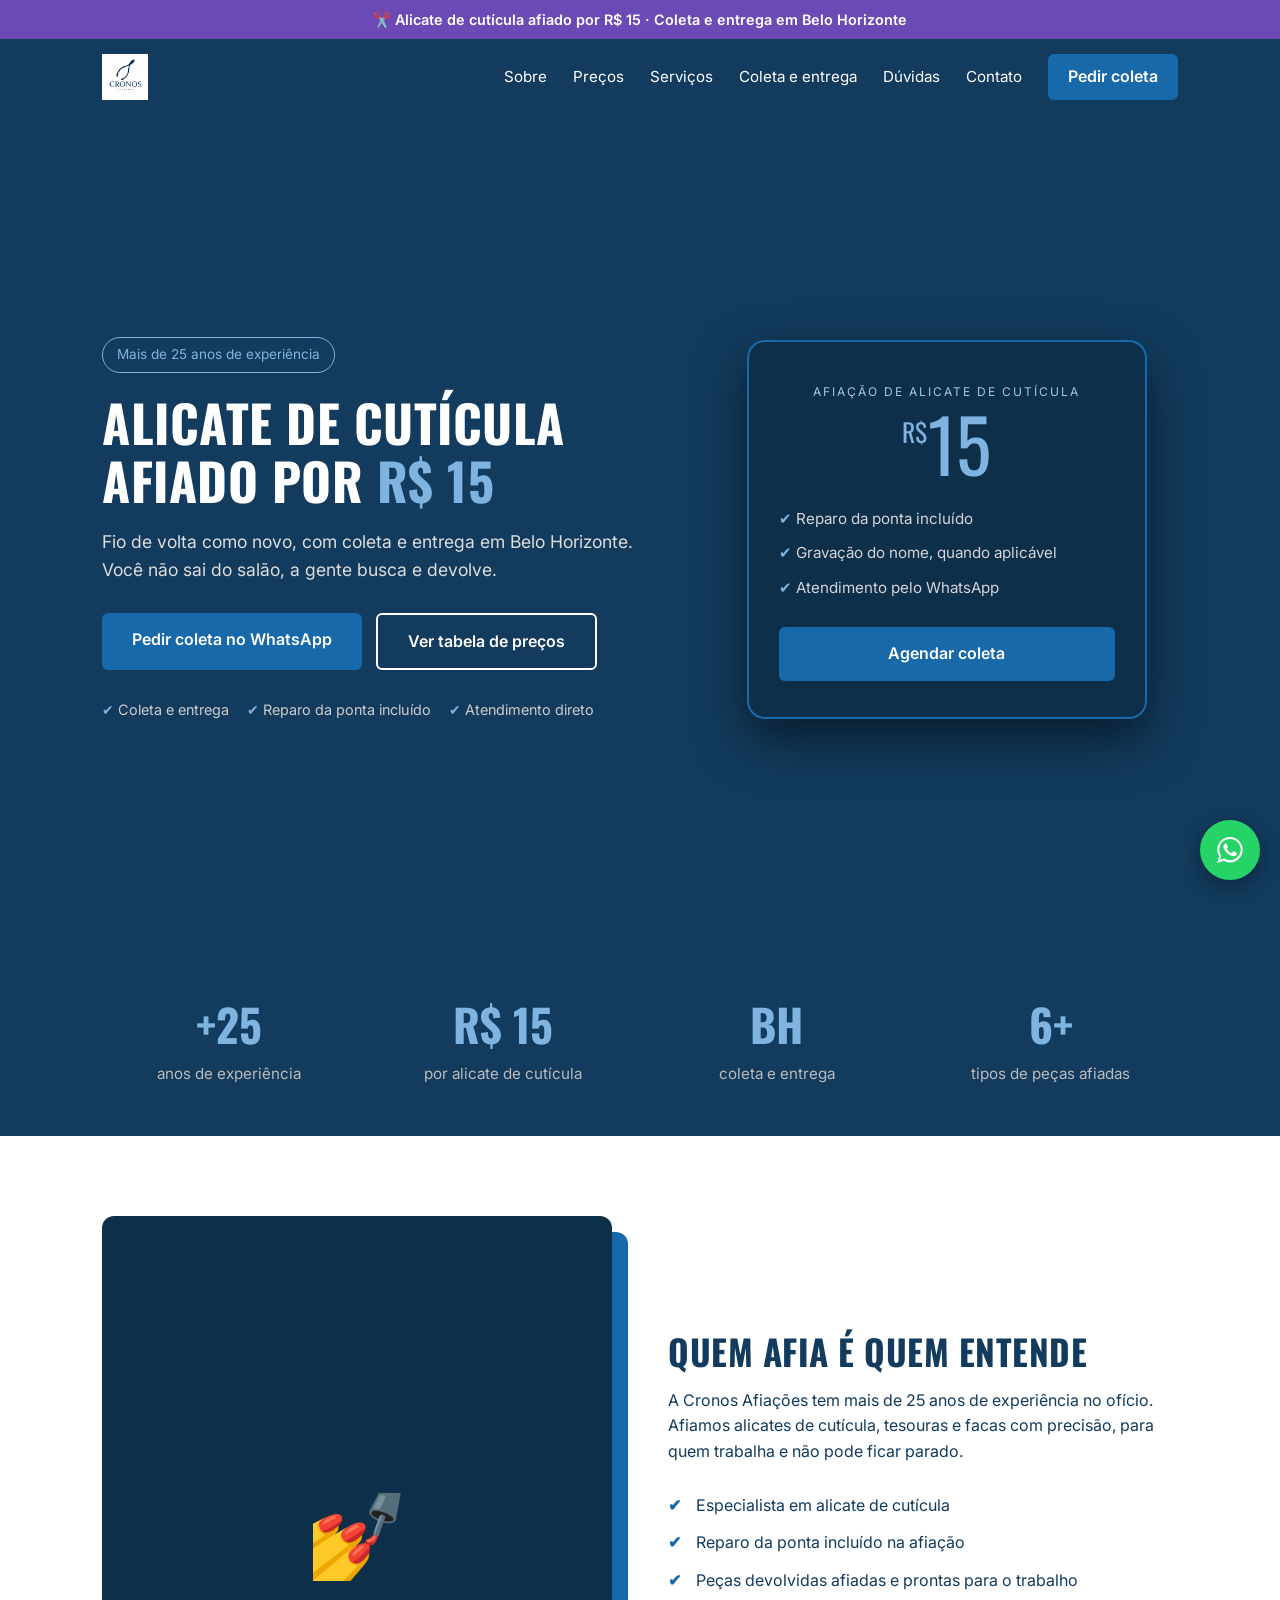
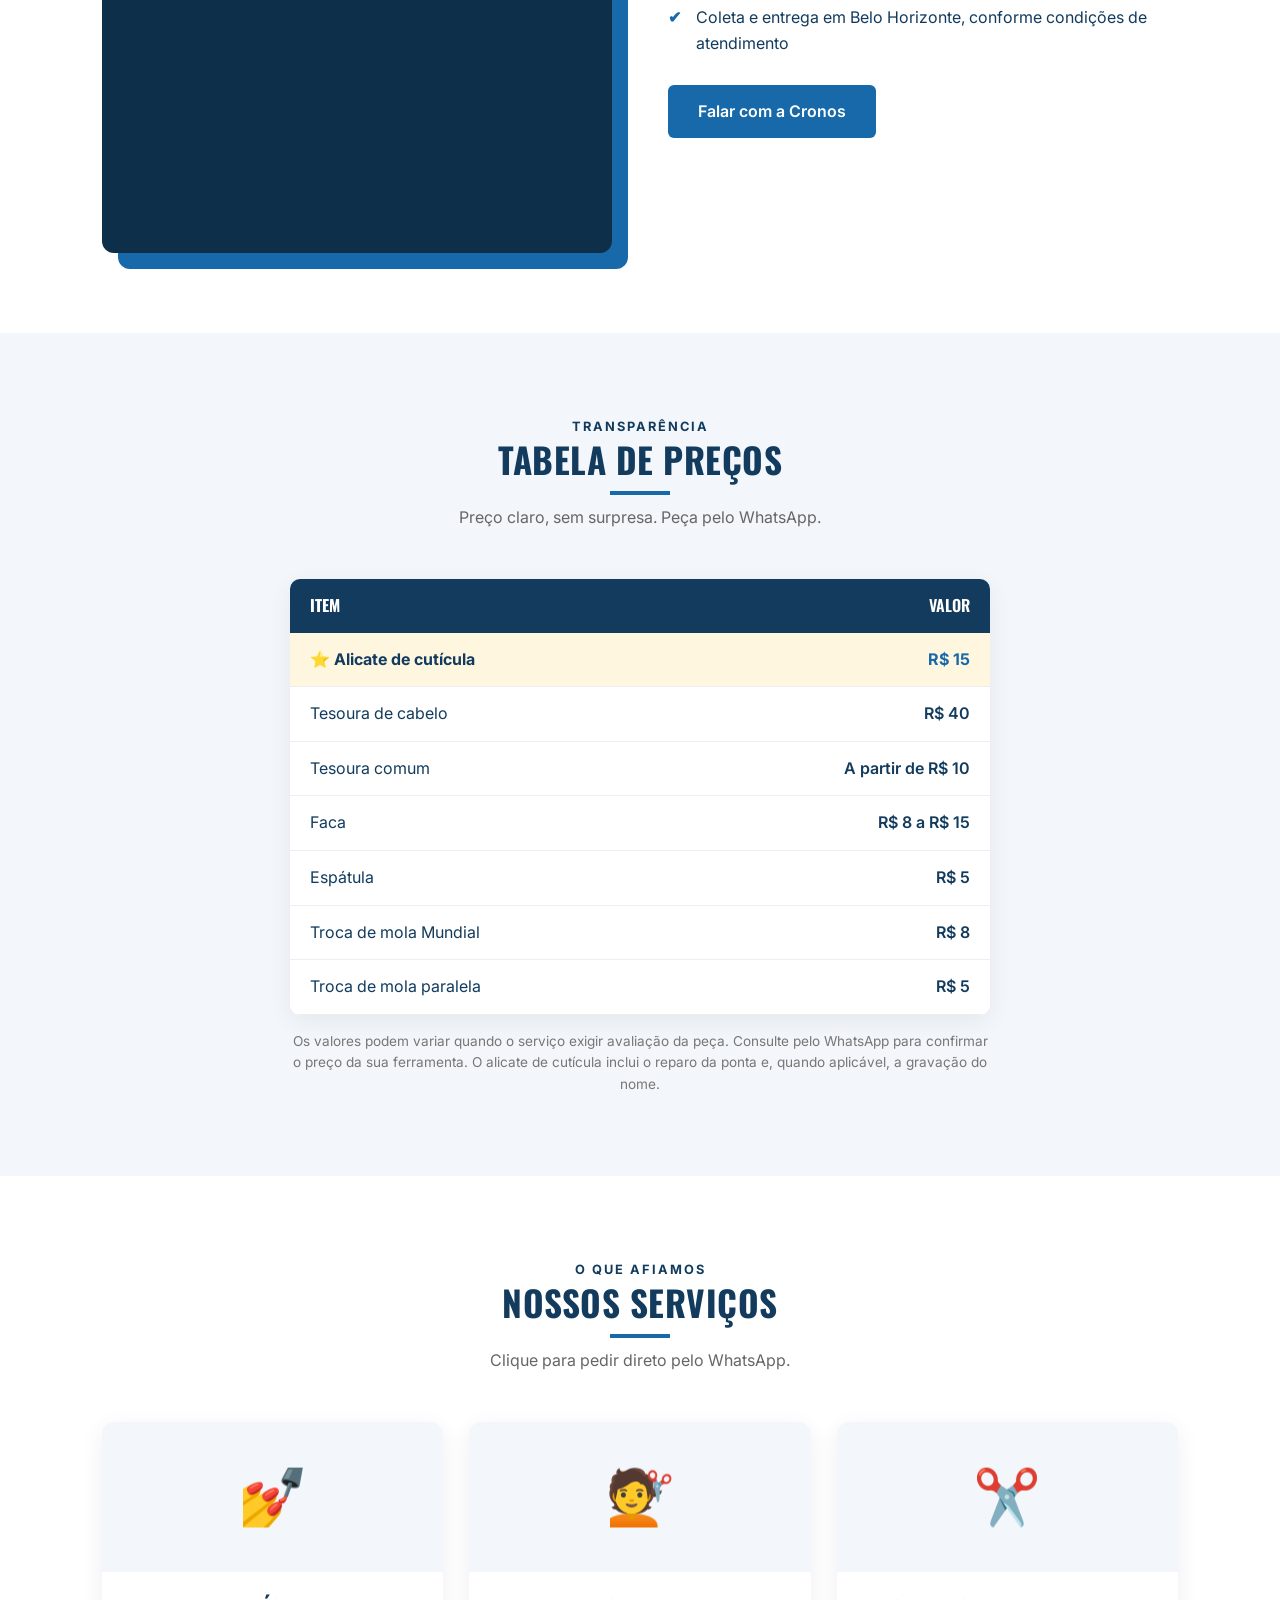
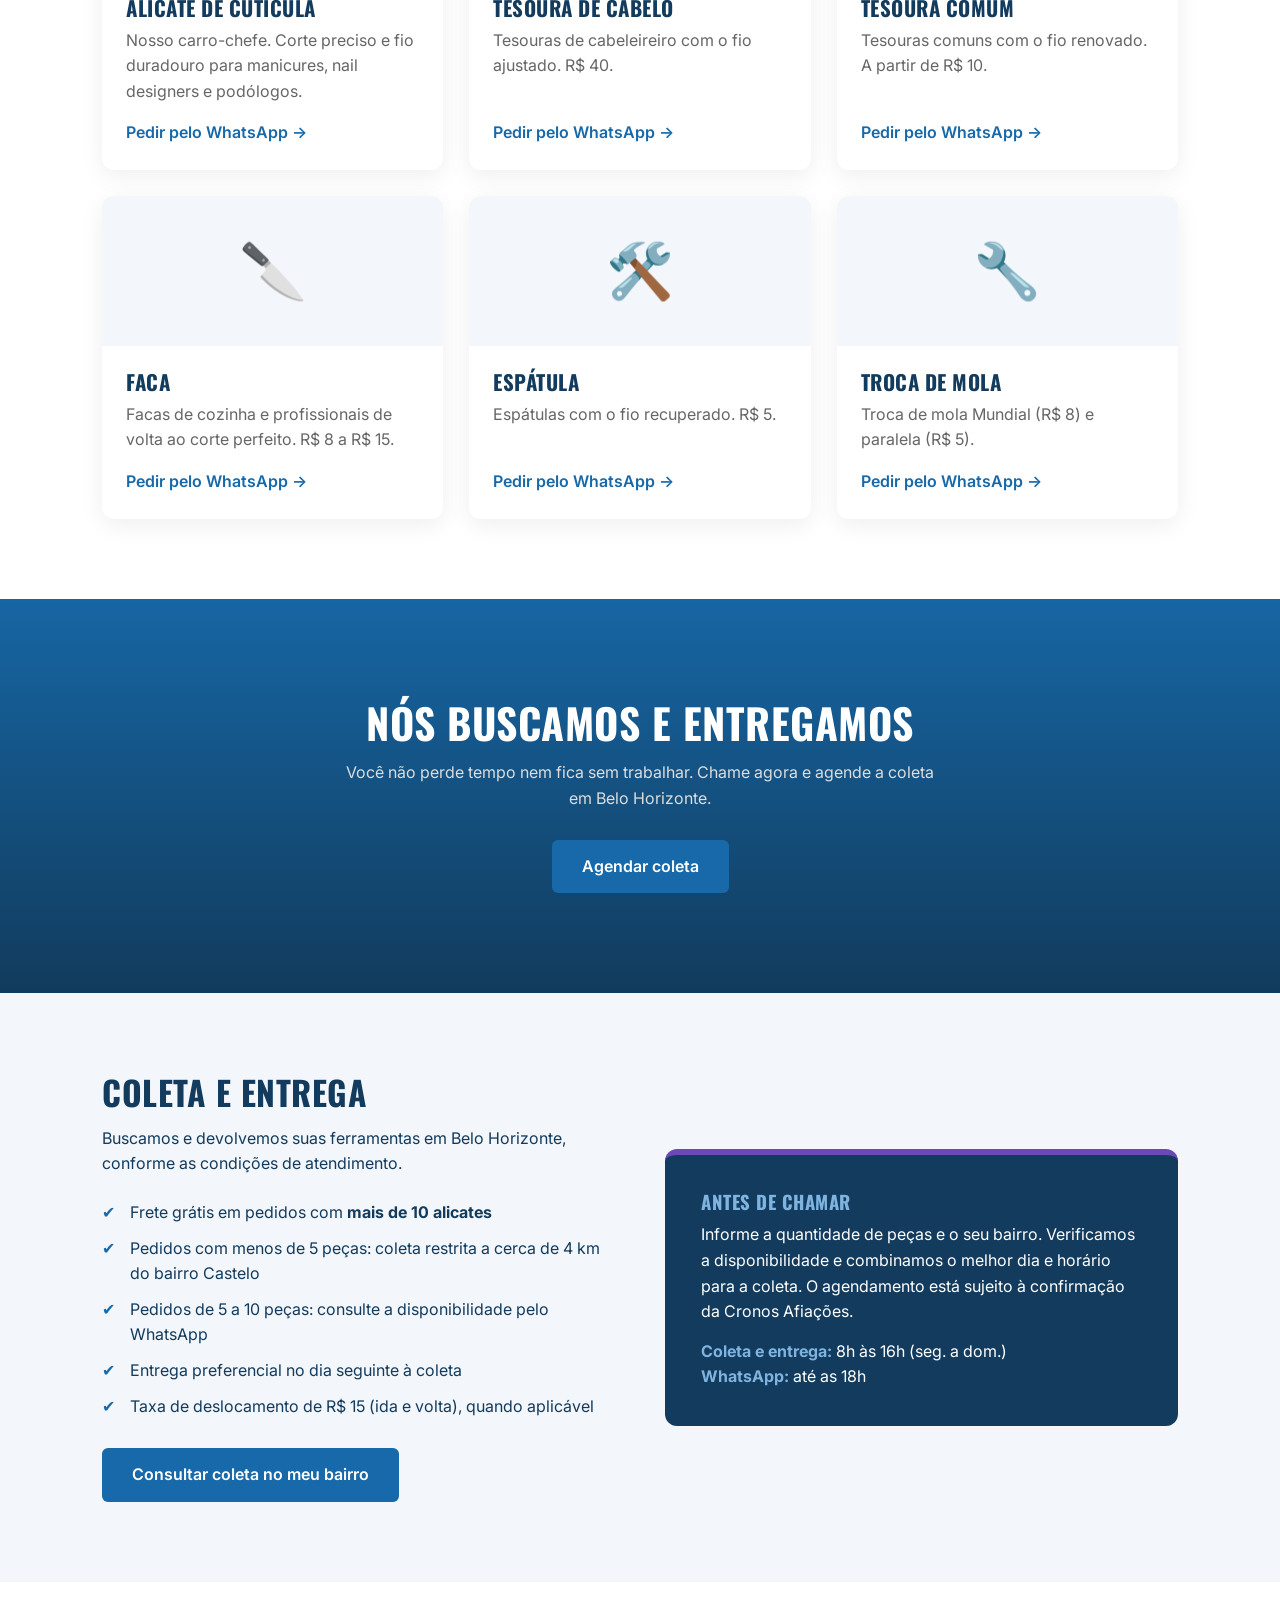
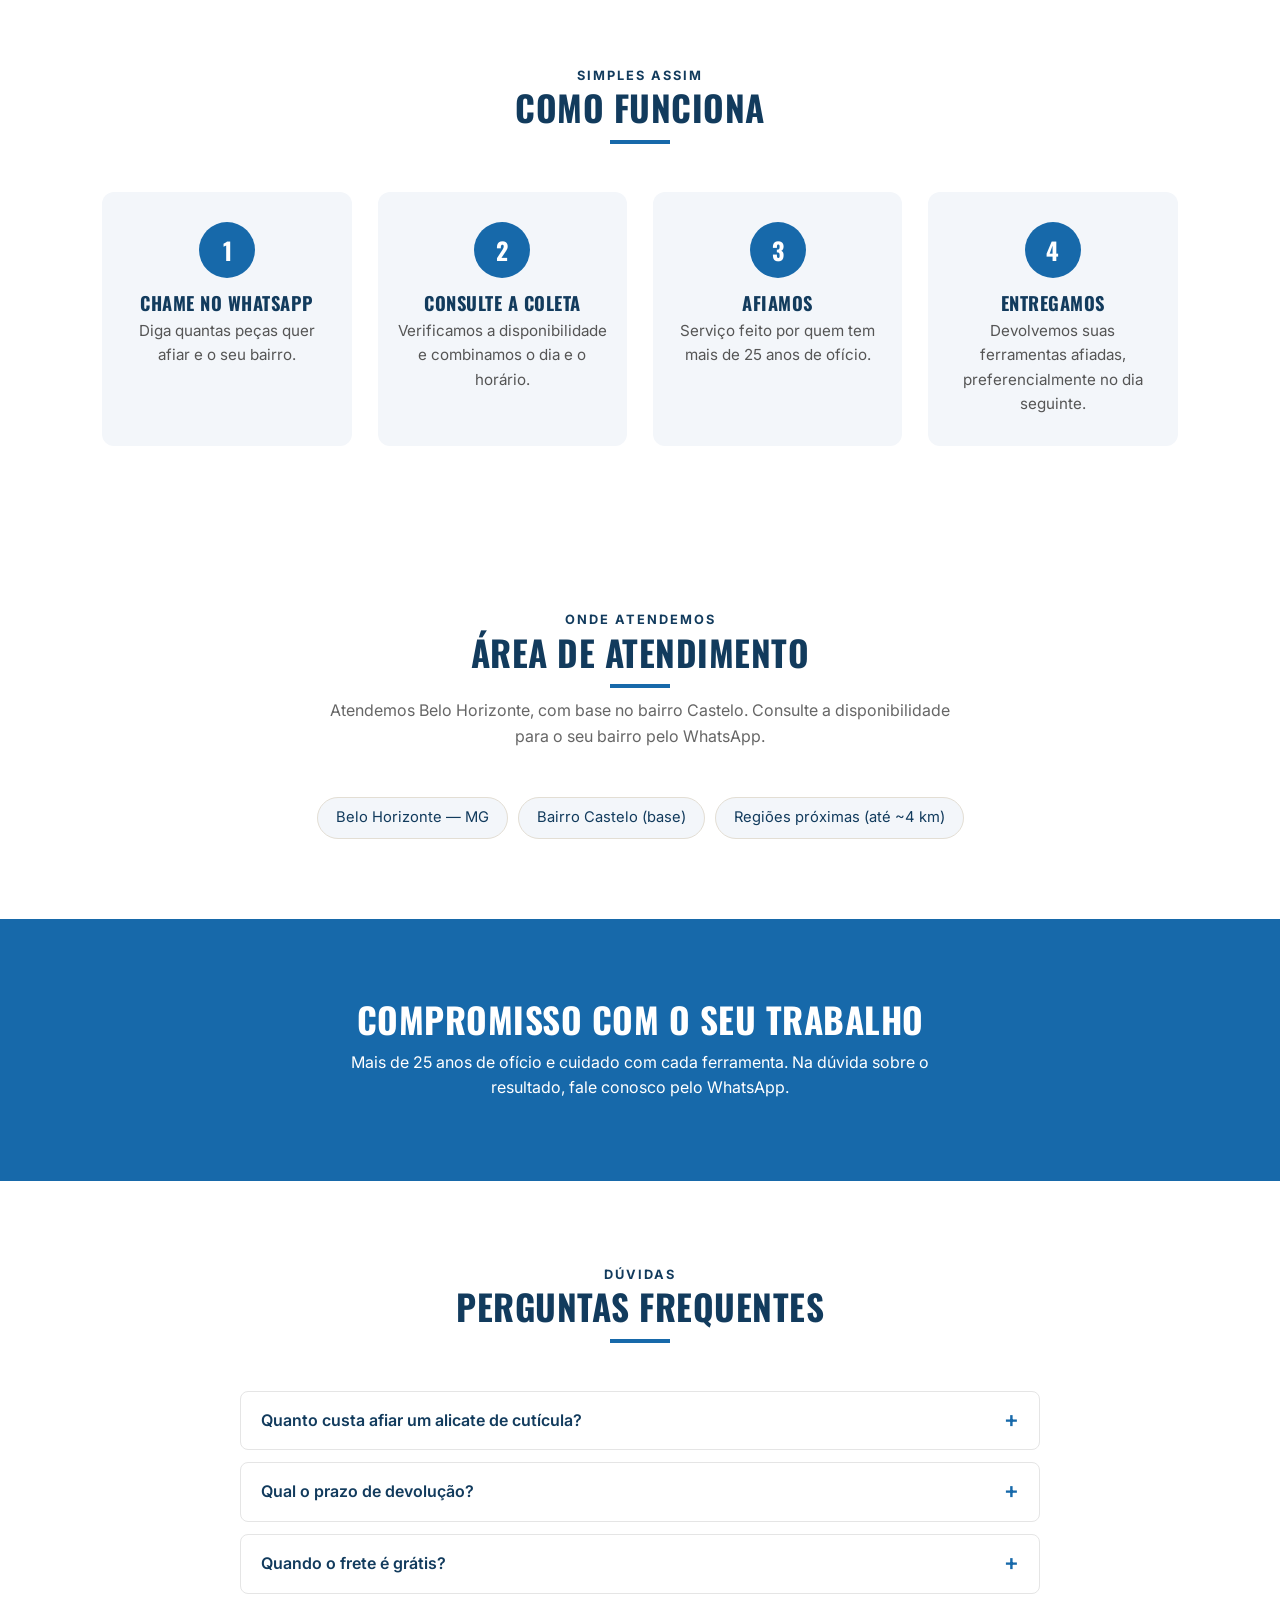
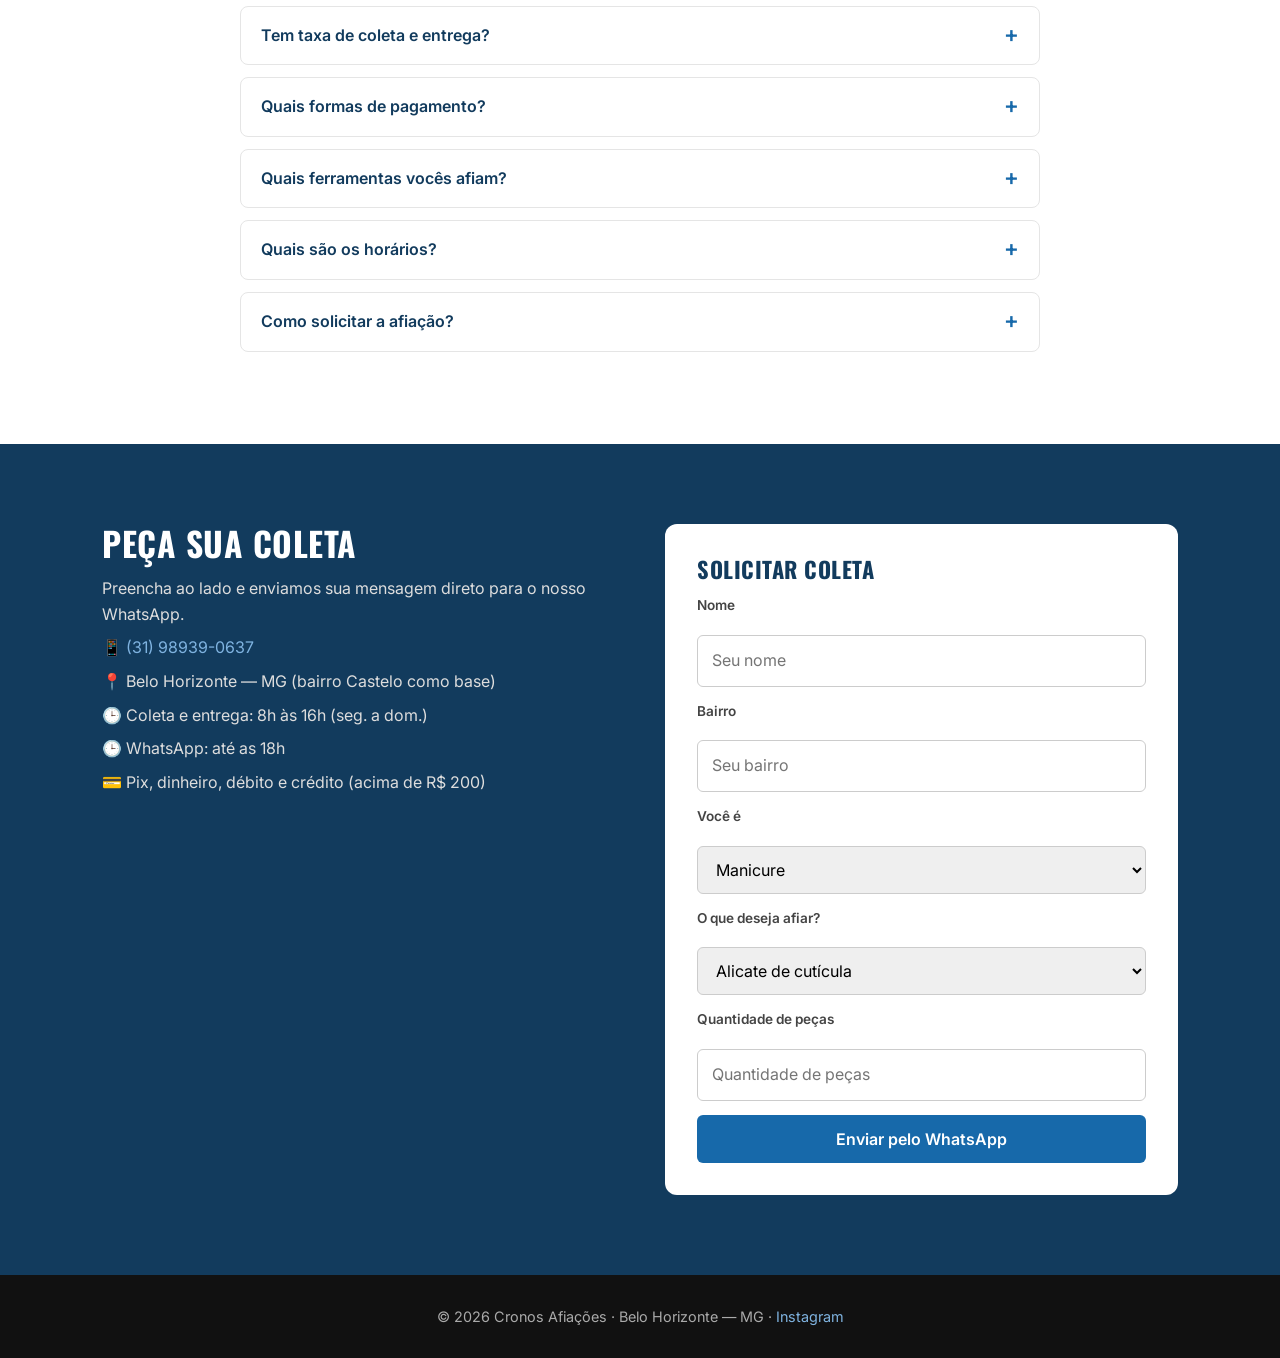
==== commit 3126c128: "Aplica paleta oficial Cronos (#1769AA, #FFFFFF, #6C4AB6, #123B5D, #F3F6FA) no index e adiciona --rea" ====
--- a/index.html
+++ b/index.html
@@ -8,7 +8,7 @@
 <meta name="keywords" content="afiação de alicate, afiar alicate de cutícula, afiação de alicates Belo Horizonte, afiação de ferramentas BH, coleta e entrega alicates, Cronos Afiações">
 <meta name="author" content="Cronos Afiações">
 <meta name="robots" content="index, follow">
-<meta name="theme-color" content="#1c1c1f">
+<meta name="theme-color" content="#123B5D">
 <link rel="icon" type="image/png" href="img/logo.png">
 <!-- Open Graph (preview no WhatsApp) -->
 <meta property="og:type" content="website">
@@ -42,7 +42,7 @@
 <link rel="preconnect" href="https://fonts.gstatic.com" crossorigin>
 <link href="https://fonts.googleapis.com/css2?family=Oswald:wght@500;700&family=Inter:wght@400;500;600;700&display=swap" rel="stylesheet">
 <style>
-:root{--grafite:#1c1c1f;--grafite2:#2a2a2e;--ambar:#f5a623;--ambar2:#d98a0b;--claro:#f6f4f0;--texto:#2b2b2e;--verde:#25d366}
+:root{--grafite:#123B5D;--grafite2:#0e2f4a;--ambar:#1769AA;--ambar2:#123B5D;--claro:#F3F6FA;--texto:#123B5D;--roxo:#6C4AB6;--azul:#1769AA;--azul-escuro:#123B5D;--realce:#7FB3E0;--verde:#25d366}
 *{box-sizing:border-box;margin:0;padding:0}
 html{scroll-behavior:smooth}
 body{font-family:'Inter',sans-serif;color:var(--texto);line-height:1.6;background:#fff}
@@ -55,50 +55,50 @@
 .titulo h2{font-size:2.2rem;margin-bottom:10px}
 .titulo h2::after{content:"";display:block;width:60px;height:4px;background:var(--ambar);margin:12px auto 0}
 .titulo p{max-width:620px;margin:auto;color:#666}
-.btn{display:inline-block;background:var(--ambar);color:var(--grafite);font-weight:600;padding:14px 30px;border-radius:6px;transition:.25s;border:0;cursor:pointer;font-size:1rem;font-family:inherit;text-align:center}
-.btn:hover{background:var(--ambar2);transform:translateY(-2px)}
+.btn{display:inline-block;background:var(--azul);color:#fff;font-weight:600;padding:14px 30px;border-radius:6px;transition:.25s;border:0;cursor:pointer;font-size:1rem;font-family:inherit;text-align:center}
+.btn:hover{background:var(--azul-escuro);transform:translateY(-2px)}
 .btn.out{background:transparent;border:2px solid #fff;color:#fff}
 .btn.out:hover{background:#fff;color:var(--grafite)}
-.topo{background:var(--ambar);color:var(--grafite);text-align:center;padding:8px 4%;font-size:.9rem;font-weight:600}
+.topo{background:var(--roxo);color:#fff;text-align:center;padding:8px 4%;font-size:.9rem;font-weight:600}
 header{position:fixed;top:36px;left:0;right:0;z-index:50;display:flex;justify-content:space-between;align-items:center;padding:18px 8%;transition:.3s;color:#fff}
 header.rolou{top:0;background:var(--grafite);padding:12px 8%;box-shadow:0 4px 20px #0006}
 .logo{display:flex;align-items:center}
 .logo img{height:46px;width:auto}
 nav{display:flex;gap:26px;align-items:center}
 nav a{font-size:.95rem;transition:.2s}
-nav a:hover{color:var(--ambar)}
+nav a:hover{color:var(--realce)}
 .menu{display:none;background:none;border:0;color:#fff;font-size:1.8rem;cursor:pointer}
-.hero{min-height:100vh;display:grid;grid-template-columns:1.1fr .9fr;gap:50px;align-items:center;padding:170px 8% 90px;color:#fff;background:linear-gradient(120deg,#1c1c1fee,#1c1c1fcc),var(--grafite)}
+.hero{min-height:100vh;display:grid;grid-template-columns:1.1fr .9fr;gap:50px;align-items:center;padding:170px 8% 90px;color:#fff;background:linear-gradient(120deg,rgba(18,59,93,.97),rgba(18,59,93,.78)),var(--grafite)}
 .hero h1{font-size:3.2rem;margin-bottom:18px}
-.hero h1 em{font-style:normal;color:var(--ambar)}
+.hero h1 em{font-style:normal;color:var(--realce)}
 .hero p{font-size:1.1rem;color:#ddd;max-width:540px;margin-bottom:28px}
-.selo{display:inline-block;border:1px solid var(--ambar);color:var(--ambar);padding:6px 14px;border-radius:30px;font-size:.85rem;margin-bottom:20px}
+.selo{display:inline-block;border:1px solid var(--realce);color:var(--realce);padding:6px 14px;border-radius:30px;font-size:.85rem;margin-bottom:20px}
 .hero .bt{display:flex;gap:14px;flex-wrap:wrap;margin-bottom:28px}
 .badges{display:flex;gap:18px;flex-wrap:wrap;font-size:.9rem;color:#ccc}
-.badges span::before{content:"✔ ";color:var(--ambar)}
-.cartao-preco{background:var(--grafite2);border:2px solid var(--ambar);border-radius:18px;padding:36px 30px;text-align:center;box-shadow:0 20px 50px #0008;max-width:400px;margin:auto}
-.cartao-preco small{color:#a1a1aa;text-transform:uppercase;letter-spacing:2px;font-size:.75rem}
-.cartao-preco .v{font-family:'Oswald';font-size:4.6rem;color:var(--ambar);line-height:1.1}
+.badges span::before{content:"✔ ";color:var(--realce)}
+.cartao-preco{background:var(--grafite2);border:2px solid var(--azul);border-radius:18px;padding:36px 30px;text-align:center;box-shadow:0 20px 50px #0008;max-width:400px;margin:auto}
+.cartao-preco small{color:#a9c3dc;text-transform:uppercase;letter-spacing:2px;font-size:.75rem}
+.cartao-preco .v{font-family:'Oswald';font-size:4.6rem;color:var(--realce);line-height:1.1}
 .cartao-preco .v sup{font-size:1.6rem;vertical-align:top;position:relative;top:14px}
 .cartao-preco ul{list-style:none;text-align:left;margin:18px 0 22px;color:#d4d4d8;font-size:.95rem}
 .cartao-preco li{padding:5px 0}
-.cartao-preco li:before{content:"✔ ";color:var(--ambar)}
+.cartao-preco li:before{content:"✔ ";color:var(--realce)}
 .numeros{background:var(--grafite);color:#fff;display:grid;grid-template-columns:repeat(auto-fit,minmax(170px,1fr));gap:20px;text-align:center;padding:50px 8%}
-.numeros strong{display:block;font-family:'Oswald';font-size:2.8rem;color:var(--ambar)}
+.numeros strong{display:block;font-family:'Oswald';font-size:2.8rem;color:var(--realce)}
 .numeros span{color:#bbb;font-size:.95rem}
 .sobre{display:grid;grid-template-columns:1fr 1fr;gap:56px;align-items:center}
-.sobre .foto{aspect-ratio:4/5;border-radius:12px;background:var(--grafite2) center/cover;box-shadow:16px 16px 0 var(--ambar);display:flex;align-items:center;justify-content:center;font-size:5rem}
+.sobre .foto{aspect-ratio:4/5;border-radius:12px;background:var(--grafite2) center/cover;box-shadow:16px 16px 0 var(--azul);display:flex;align-items:center;justify-content:center;font-size:5rem}
 .sobre h2{font-size:2.2rem;margin-bottom:16px}
 .sobre ul{list-style:none;margin:22px 0}
 .sobre li{padding:6px 0 6px 28px;position:relative}
-.sobre li::before{content:"✔";position:absolute;left:0;color:var(--ambar2);font-weight:700}
+.sobre li::before{content:"✔";position:absolute;left:0;color:var(--azul);font-weight:700}
 .tabela{background:var(--claro)}
 table{width:100%;max-width:700px;margin:auto;border-collapse:collapse;background:#fff;border-radius:10px;overflow:hidden;box-shadow:0 6px 24px #0001}
 th{background:var(--grafite);color:#fff;text-align:left;padding:14px 20px;font-family:'Oswald';text-transform:uppercase}
 td{padding:14px 20px;border-bottom:1px solid #eee}
 td:last-child,th:last-child{text-align:right;font-weight:600}
 tr.dest td{background:#fff6e0;font-weight:700}
-tr.dest td:last-child{color:var(--ambar2)}
+tr.dest td:last-child{color:var(--azul)}
 .nota{text-align:center;font-size:.85rem;color:#777;margin-top:16px;max-width:700px;margin-left:auto;margin-right:auto}
 .cards{display:grid;grid-template-columns:repeat(auto-fit,minmax(290px,1fr));gap:26px}
 .card{background:#fff;border-radius:12px;overflow:hidden;box-shadow:0 6px 24px #0001;transition:.3s;display:flex;flex-direction:column}
@@ -107,39 +107,39 @@
 .card .c{padding:24px;display:flex;flex-direction:column;flex:1}
 .card h3{font-size:1.3rem;margin-bottom:8px}
 .card p{color:#666;flex:1;margin-bottom:16px}
-.card a{color:var(--ambar2);font-weight:600}
+.card a{color:var(--azul);font-weight:600}
 .card a:hover{text-decoration:underline}
-.destaque{text-align:center;color:#fff;padding:100px 8%;background:linear-gradient(#1c1c1fdd,#1c1c1fdd),var(--grafite)}
+.destaque{text-align:center;color:#fff;padding:100px 8%;background:linear-gradient(rgba(23,105,170,.92),rgba(18,59,93,.92)),var(--grafite)}
 .destaque h2{font-size:2.6rem;margin-bottom:14px}
 .destaque p{max-width:600px;margin:0 auto 28px;color:#ddd}
 .plano{background:var(--claro);display:grid;grid-template-columns:1fr 1fr;gap:50px;align-items:center}
 .plano h2{font-size:2.1rem;margin-bottom:14px}
 .plano ul{list-style:none;margin:18px 0 24px}
 .plano li{padding:5px 0 5px 28px;position:relative}
-.plano li::before{content:"✔";position:absolute;left:0;color:var(--ambar2)}
-.plano .caixa{background:var(--grafite);color:#fff;padding:36px;border-radius:12px;border-top:6px solid var(--ambar)}
-.plano .caixa h3{color:var(--ambar);margin-bottom:10px}
+.plano li::before{content:"✔";position:absolute;left:0;color:var(--azul)}
+.plano .caixa{background:var(--grafite);color:#fff;padding:36px;border-radius:12px;border-top:6px solid var(--roxo)}
+.plano .caixa h3{color:var(--realce);margin-bottom:10px}
 .passos{display:grid;grid-template-columns:repeat(auto-fit,minmax(220px,1fr));gap:26px}
 .passo{text-align:center;padding:30px 20px;border-radius:12px;background:var(--claro)}
-.passo b{display:flex;width:56px;height:56px;margin:0 auto 14px;border-radius:50%;background:var(--ambar);align-items:center;justify-content:center;font-family:'Oswald';font-size:1.5rem}
+.passo b{display:flex;width:56px;height:56px;margin:0 auto 14px;border-radius:50%;background:var(--azul);color:#fff;align-items:center;justify-content:center;font-family:'Oswald';font-size:1.5rem}
 .passo h3{margin-bottom:6px;font-size:1.15rem}
 .passo p{color:#555;font-size:.95rem}
 .bairros{display:flex;flex-wrap:wrap;gap:10px;justify-content:center;max-width:900px;margin:auto}
 .bairros span{background:var(--claro);border:1px solid #e3ded4;padding:8px 18px;border-radius:30px;font-size:.92rem}
-.garantia{background:var(--ambar);text-align:center;color:var(--grafite)}
+.garantia{background:var(--azul);text-align:center;color:#fff}
 .garantia h2{font-size:2.2rem;margin-bottom:10px}
 .garantia p{max-width:640px;margin:auto}
 .faq{max-width:800px;margin:auto}
 .faq details{border:1px solid #e5e5e5;border-radius:8px;margin-bottom:12px;padding:16px 20px;background:#fff}
 .faq summary{cursor:pointer;font-weight:600;list-style:none;display:flex;justify-content:space-between;gap:12px}
-.faq summary::after{content:"+";color:var(--ambar2);font-size:1.4rem;line-height:1;flex-shrink:0}
+.faq summary::after{content:"+";color:var(--azul);font-size:1.4rem;line-height:1;flex-shrink:0}
 .faq details[open] summary::after{content:"–"}
 .faq p{margin-top:10px;color:#555}
 .contato{background:var(--grafite);color:#fff;display:grid;grid-template-columns:1fr 1fr;gap:50px}
 .contato h2{font-size:2.1rem;margin-bottom:14px}
 .contato p{color:#ddd}
 .info p{margin:8px 0;color:#ddd}
-.info a{color:var(--ambar)}
+.info a{color:var(--realce)}
 .mapa{width:100%;height:220px;border:0;border-radius:10px;margin-top:16px}
 form{background:#fff;color:var(--texto);padding:32px;border-radius:12px;display:grid;gap:14px;align-content:start}
 form h3{font-size:1.4rem}
@@ -147,7 +147,7 @@
 input,select,textarea{width:100%;padding:12px 14px;border:1px solid #ccc;border-radius:6px;font:inherit}
 input:focus,select:focus,textarea:focus{outline:2px solid var(--ambar);border-color:var(--ambar)}
 footer{background:#111;color:#aaa;text-align:center;padding:30px 8%;font-size:.9rem}
-footer a{color:var(--ambar)}
+footer a{color:var(--realce)}
 .whats{position:fixed;right:20px;bottom:20px;background:var(--verde);color:#fff;width:60px;height:60px;border-radius:50%;display:flex;align-items:center;justify-content:center;box-shadow:0 6px 20px #0005;z-index:60;animation:pulsa 2s infinite}
 .whats svg{width:32px;height:32px;fill:#fff}
 @keyframes pulsa{0%{box-shadow:0 0 0 0 #25d36699}70%{box-shadow:0 0 0 18px #25d36600}100%{box-shadow:0 0 0 0 #25d36600}}
@@ -161,7 +161,7 @@
  nav.aberto{right:0}
  section{padding:60px 6%}
  .cartao-preco{max-width:100%}
- .sobre .foto{box-shadow:10px 10px 0 var(--ambar)}
+ .sobre .foto{box-shadow:10px 10px 0 var(--azul)}
 }
 @media(prefers-reduced-motion:reduce){.rev{opacity:1;transform:none}.whats{animation:none}}
 </style>
@@ -280,8 +280,8 @@
   <div class="caixa rev">
     <h3>Antes de chamar</h3>
     <p>Informe a quantidade de peças e o seu bairro. Verificamos a disponibilidade e combinamos o melhor dia e horário para a coleta. O agendamento está sujeito à confirmação da Cronos Afiações.</p>
-    <p style="margin-top:14px"><strong style="color:var(--ambar)">Coleta e entrega:</strong> 8h às 16h (seg. a dom.)</p>
-    <p><strong style="color:var(--ambar)">WhatsApp:</strong> até as 18h</p>
+    <p style="margin-top:14px"><strong style="color:var(--realce)">Coleta e entrega:</strong> 8h às 16h (seg. a dom.)</p>
+    <p><strong style="color:var(--realce)">WhatsApp:</strong> até as 18h</p>
   </div>
 </section>
 
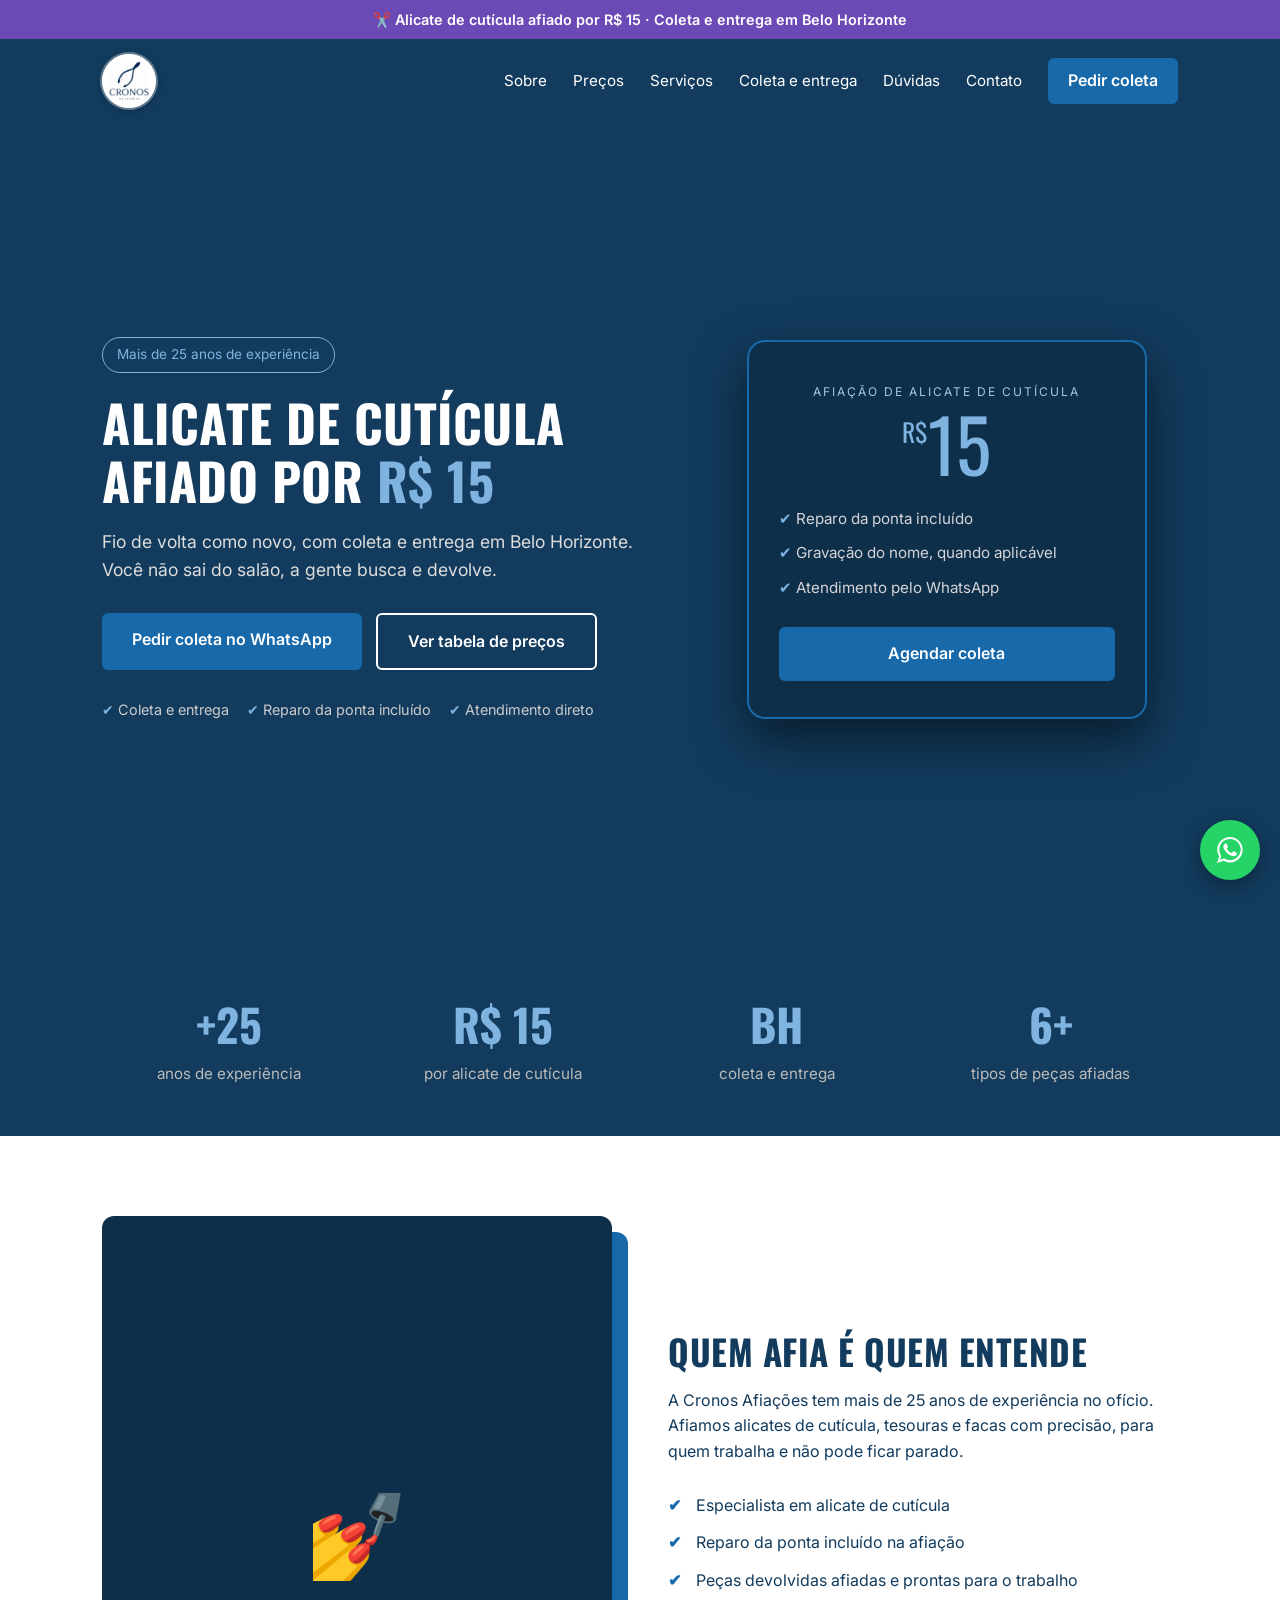
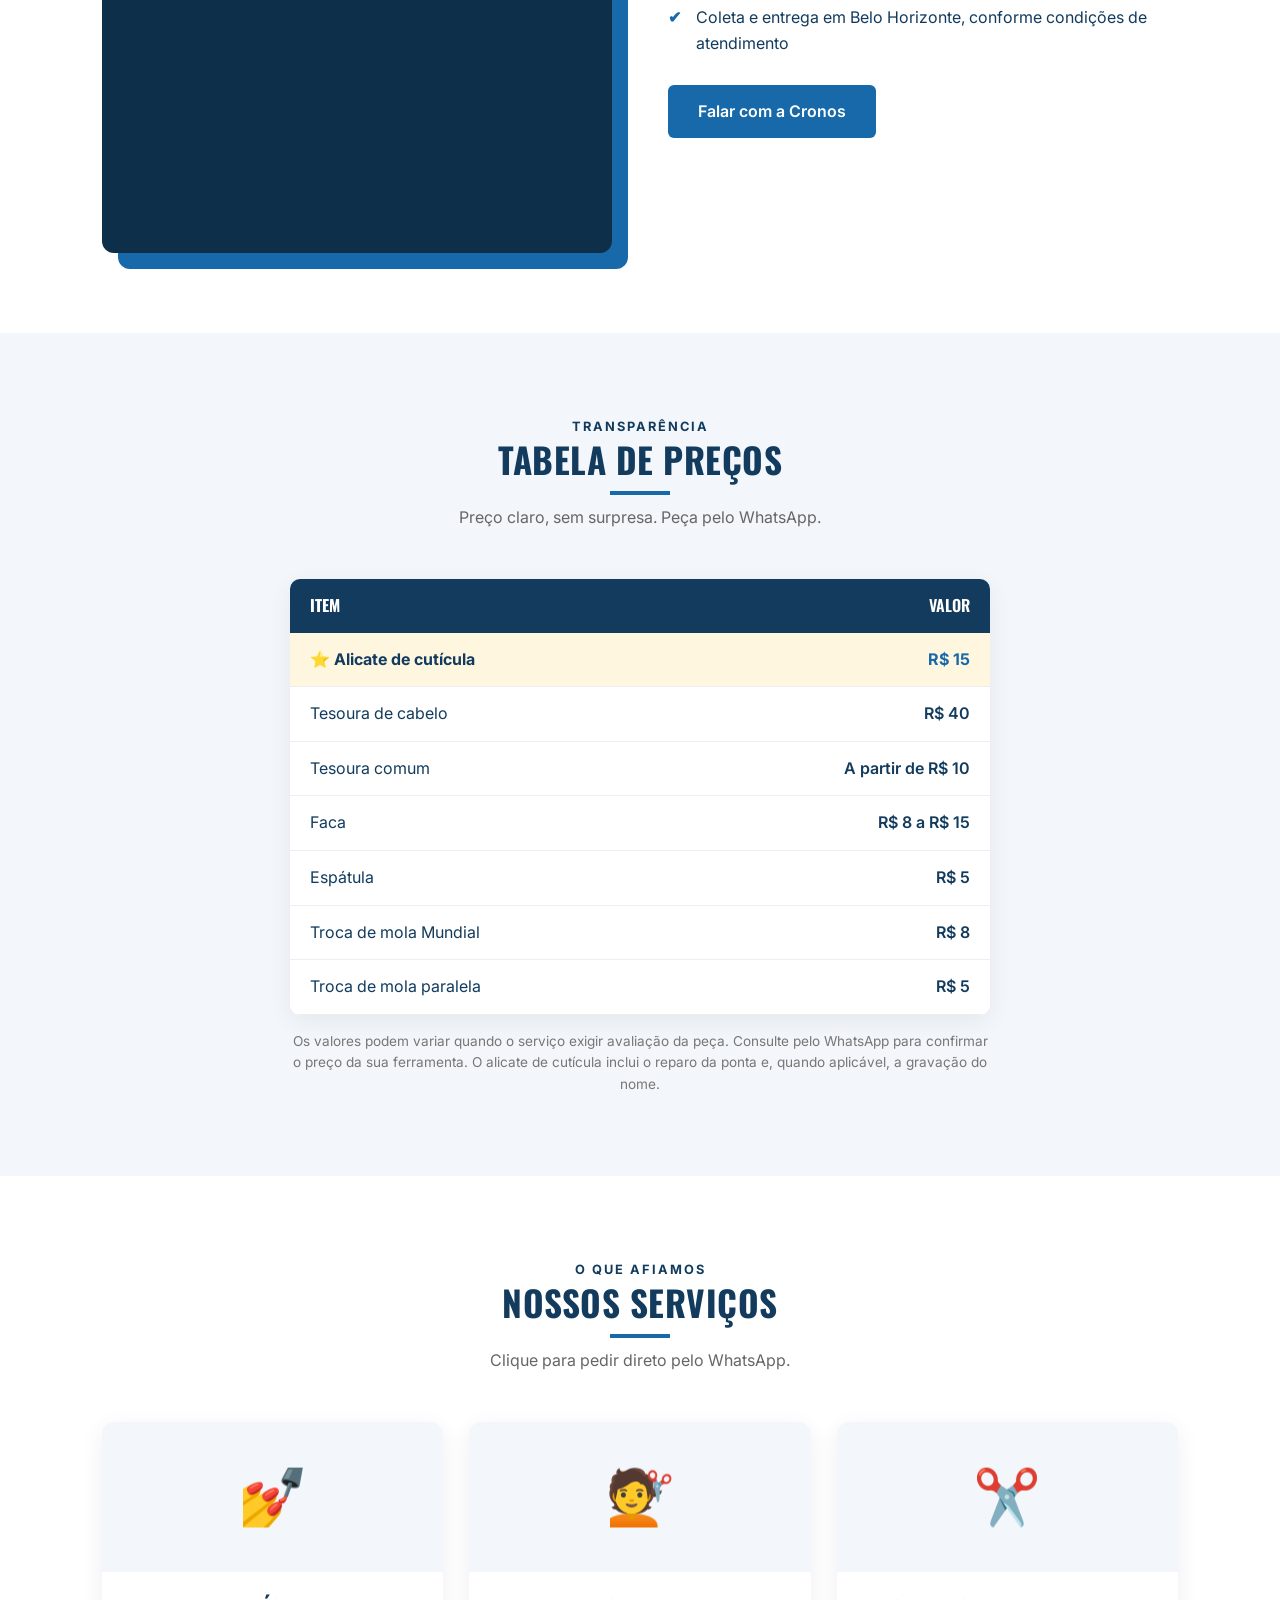
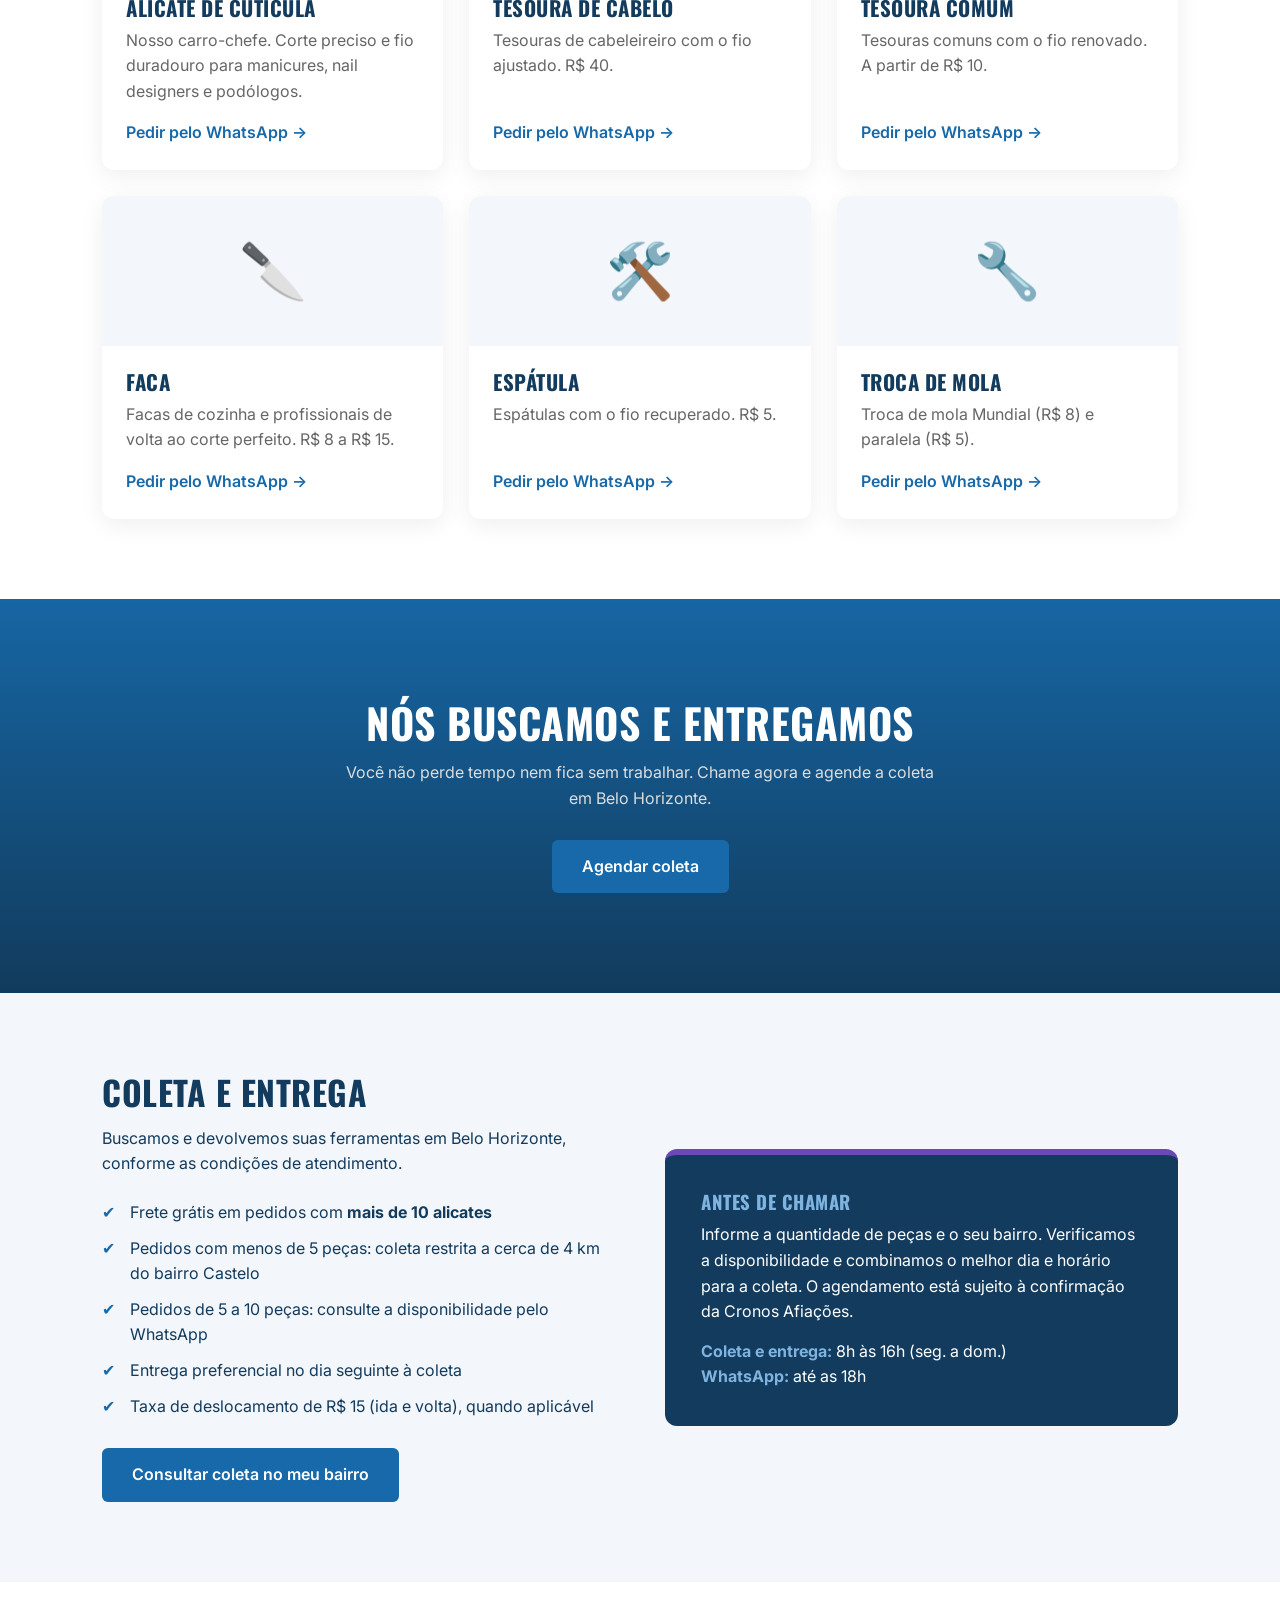
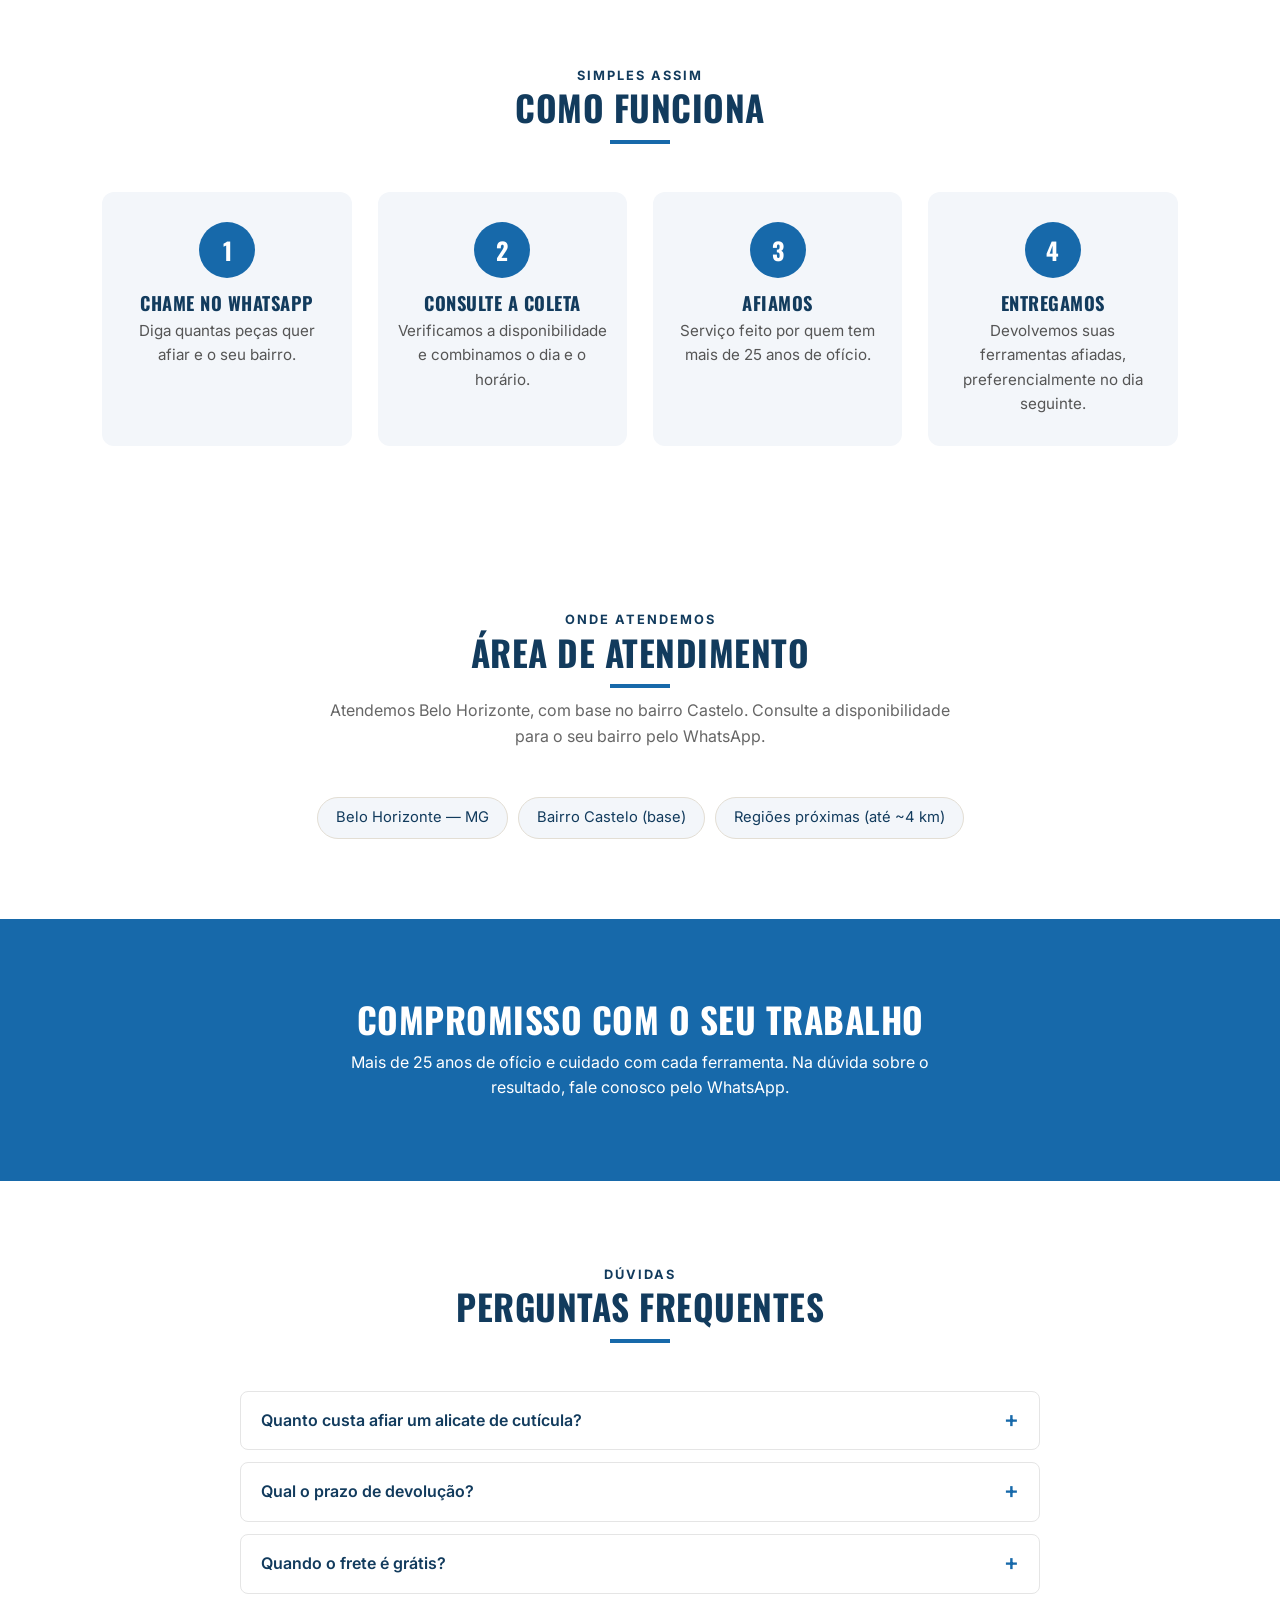
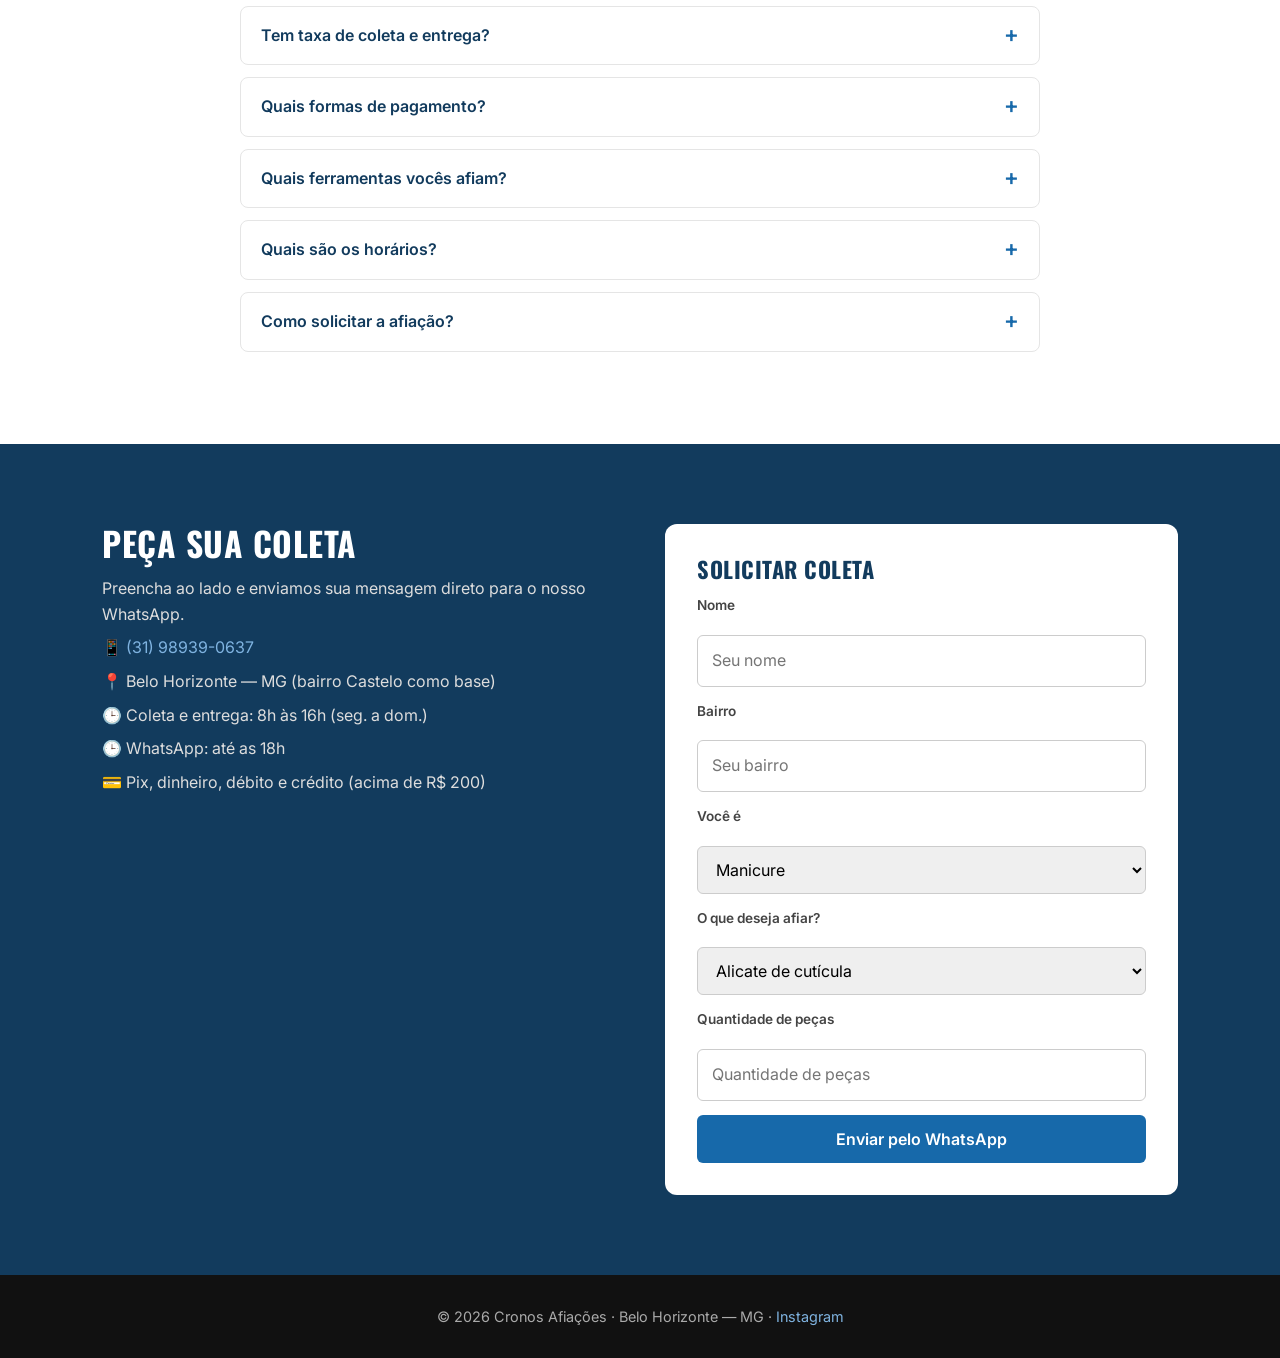
==== commit 1fbf0311: "Logo circular com disco branco: evita conflito de cor azul no fundo azul/escuro" ====
--- a/index.html
+++ b/index.html
@@ -63,7 +63,7 @@
 header{position:fixed;top:36px;left:0;right:0;z-index:50;display:flex;justify-content:space-between;align-items:center;padding:18px 8%;transition:.3s;color:#fff}
 header.rolou{top:0;background:var(--grafite);padding:12px 8%;box-shadow:0 4px 20px #0006}
 .logo{display:flex;align-items:center}
-.logo img{height:46px;width:auto}
+.logo img{height:54px;width:54px;border-radius:50%;box-shadow:0 0 0 2px rgba(255,255,255,.35),0 2px 10px rgba(0,0,0,.25);background:#fff}
 nav{display:flex;gap:26px;align-items:center}
 nav a{font-size:.95rem;transition:.2s}
 nav a:hover{color:var(--realce)}
@@ -170,7 +170,7 @@
 <div class="topo">✂️ Alicate de cutícula afiado por R$ 15 · Coleta e entrega em Belo Horizonte</div>
 
 <header id="hd">
-  <a href="#inicio" class="logo" aria-label="Cronos Afiações"><img src="img/logo.png" alt="Cronos Afiações" width="150" height="46"></a>
+  <a href="#inicio" class="logo" aria-label="Cronos Afiações"><img src="img/logo-circulo.png" alt="Cronos Afiações" width="46" height="46"></a>
   <button class="menu" id="mb" aria-label="Abrir menu" aria-expanded="false">☰</button>
   <nav id="nav" aria-label="Menu principal">
     <a href="#sobre">Sobre</a>
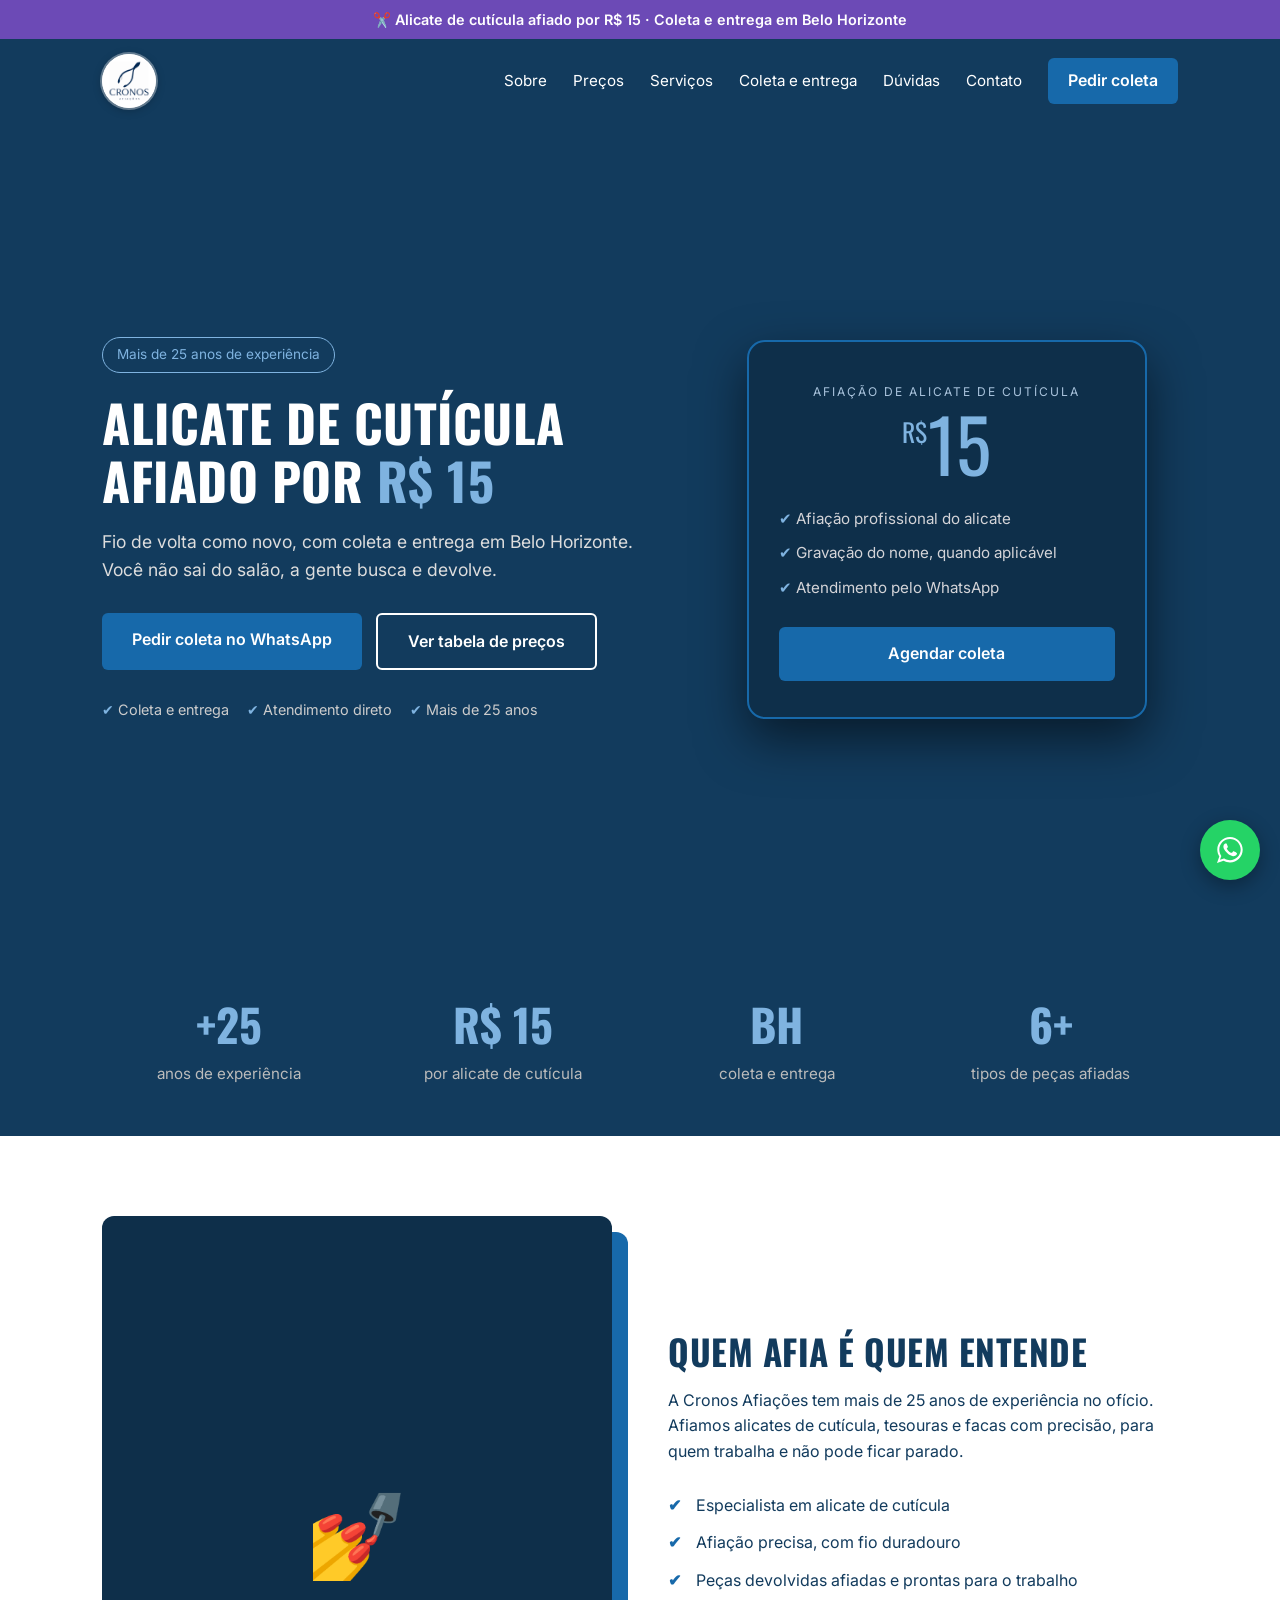
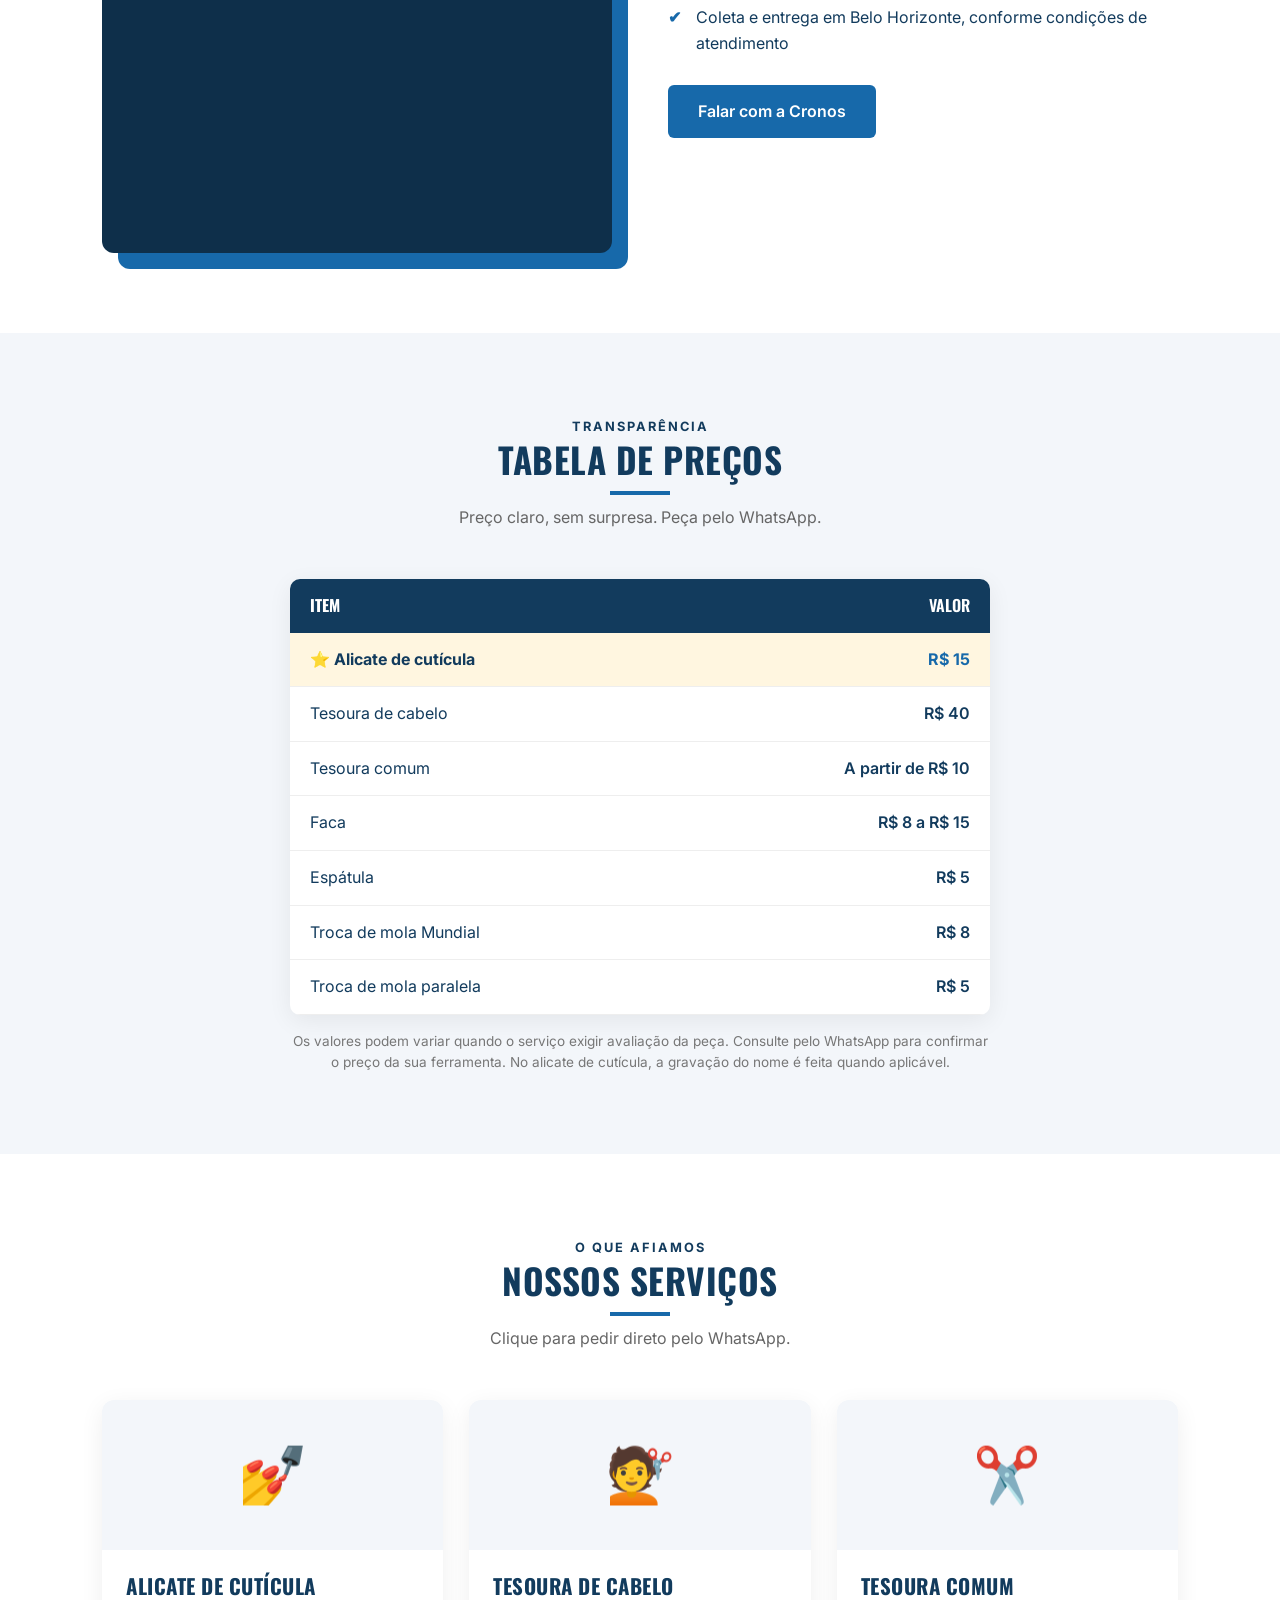
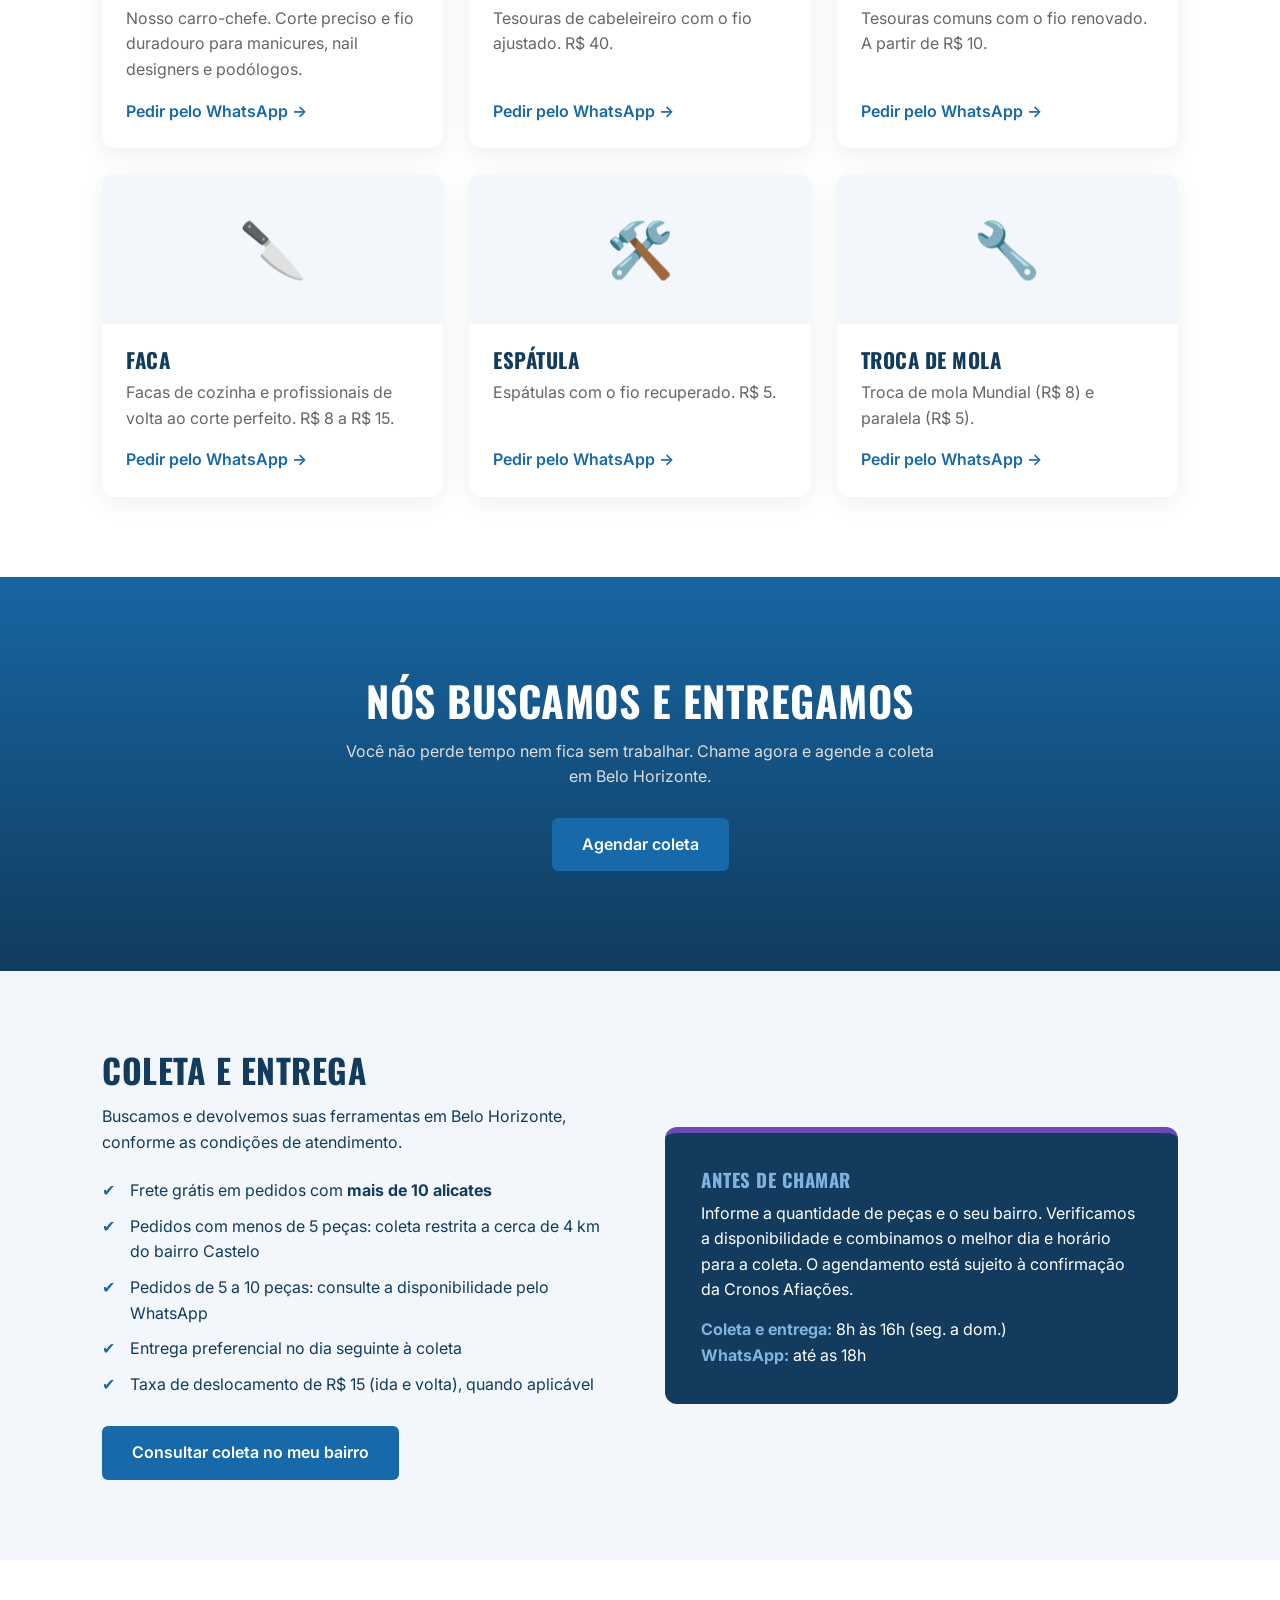
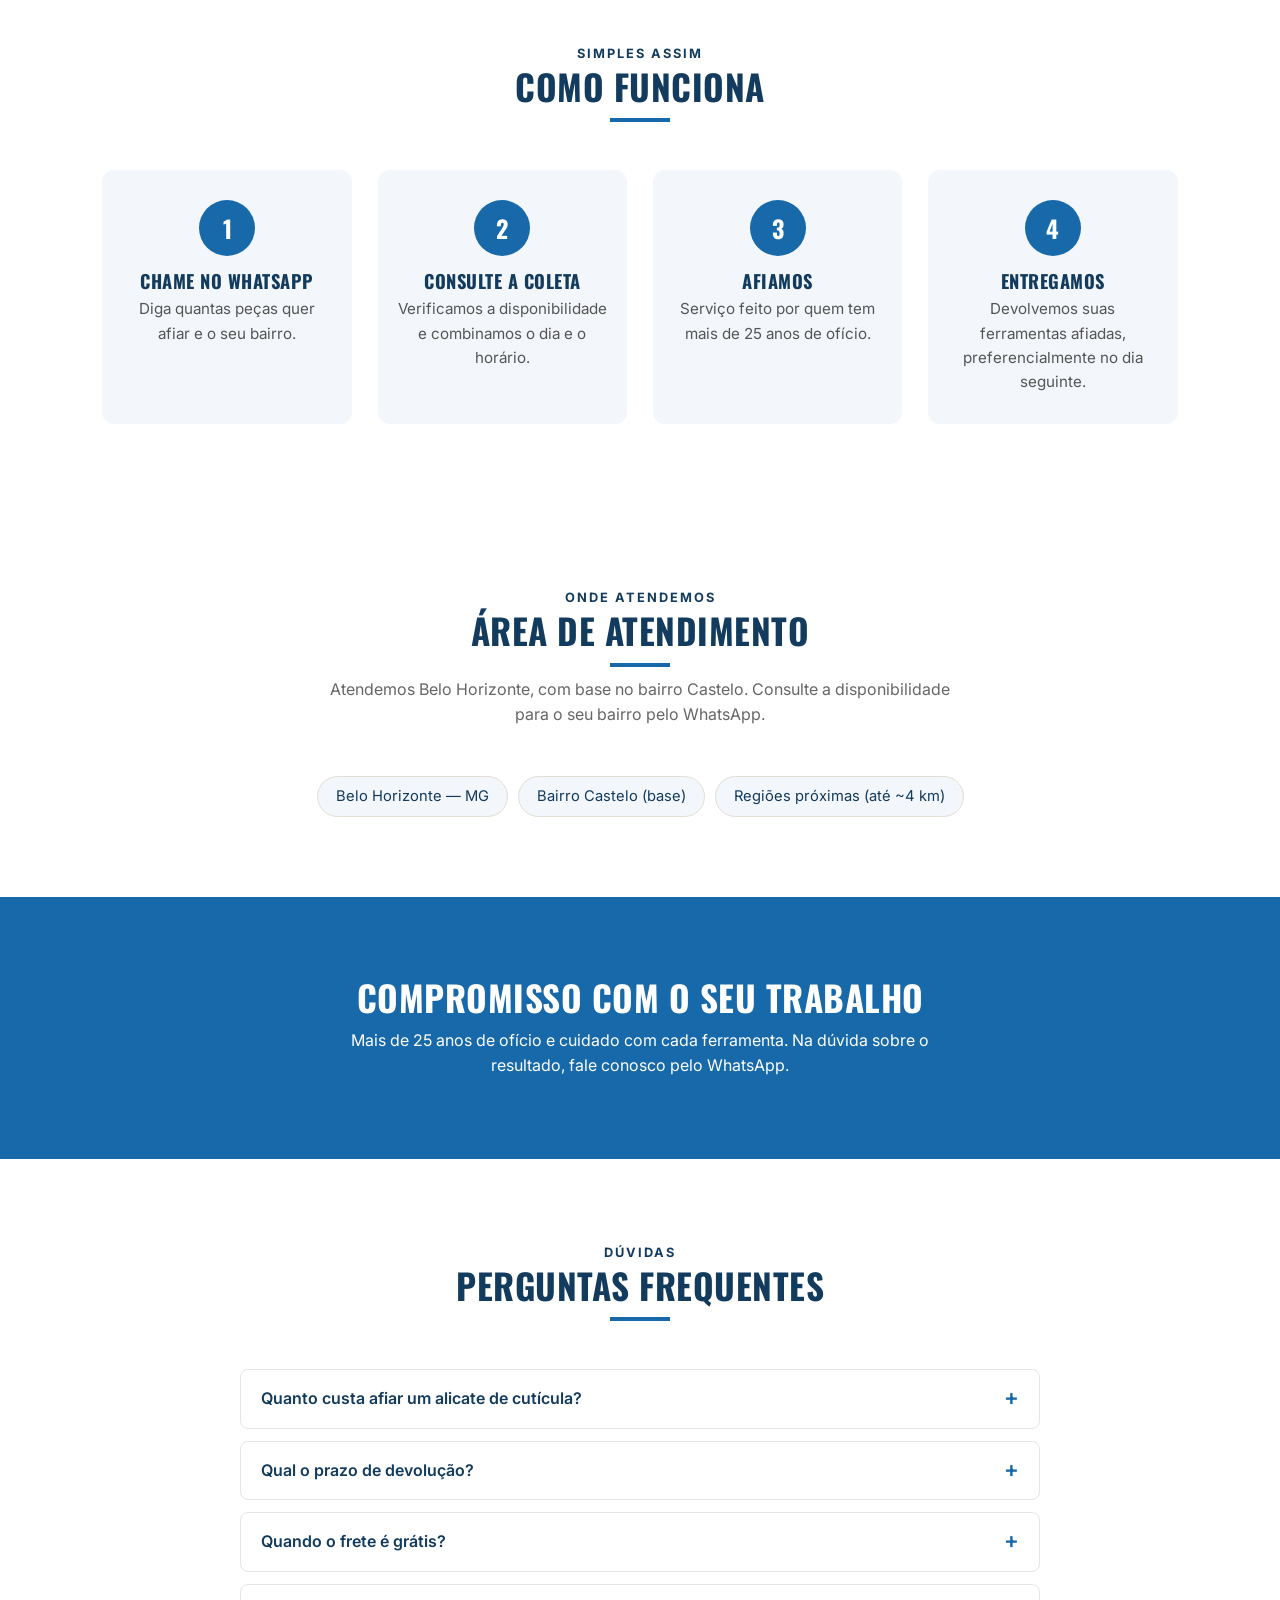
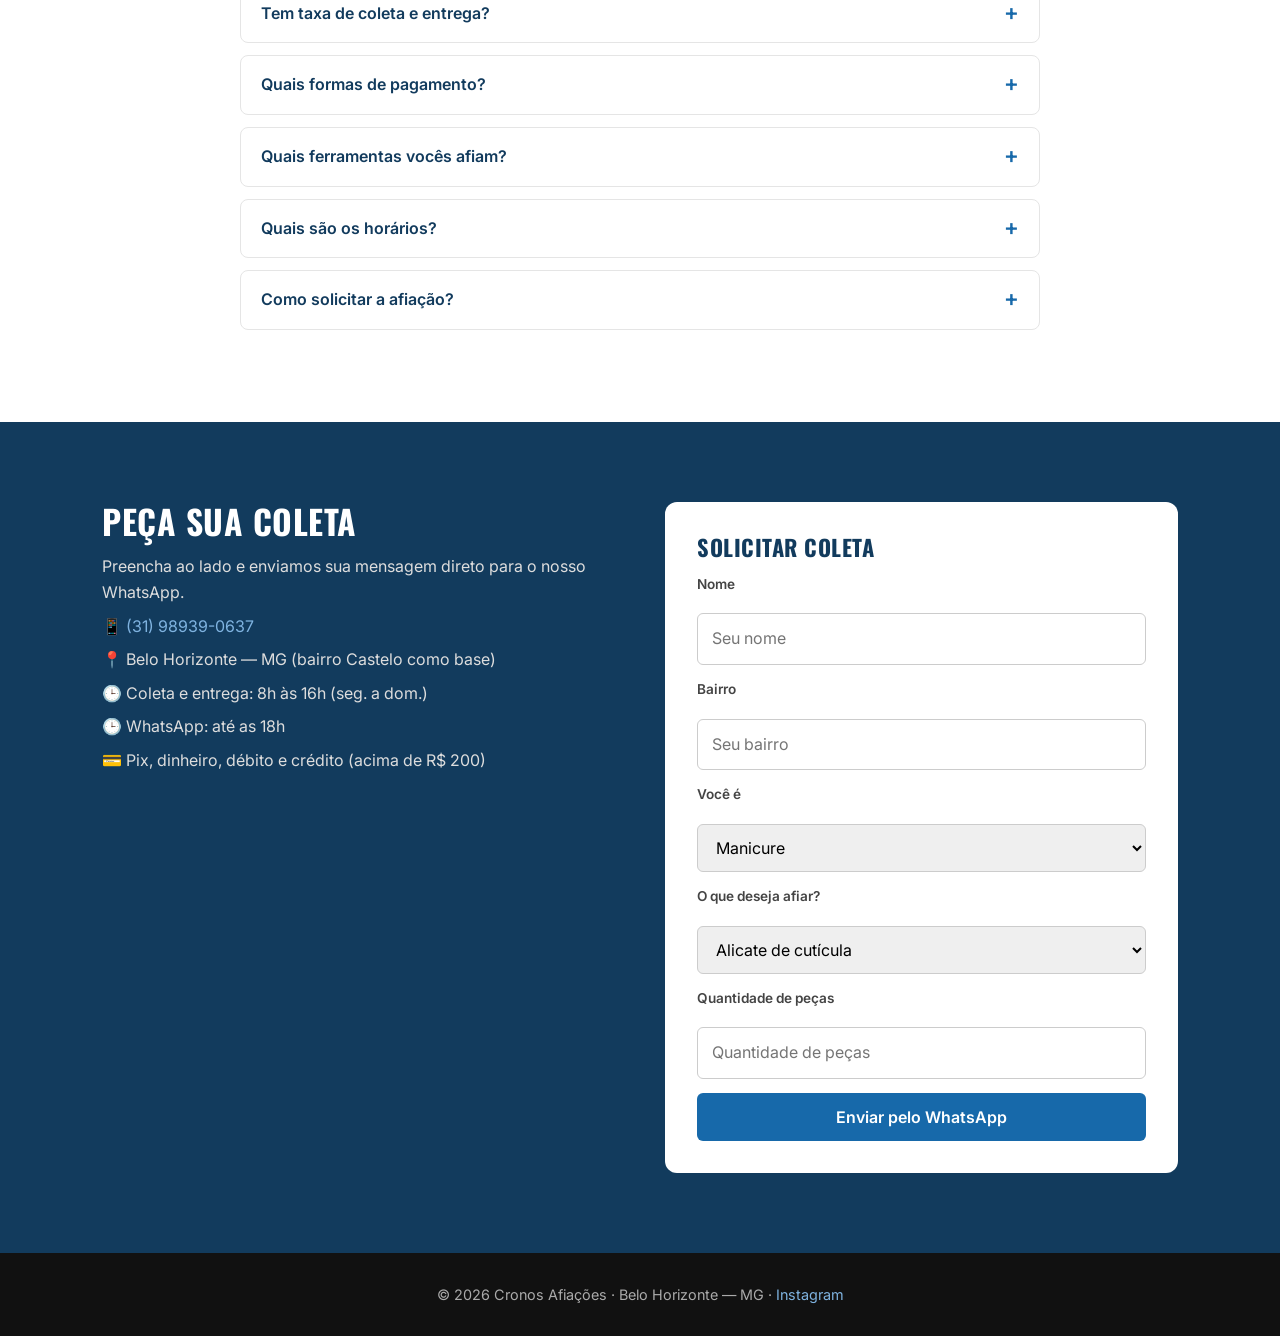
==== commit 6589bf8f: "Remove mencoes a reparo da ponta (ja faz parte da afiacao)" ====
--- a/index.html
+++ b/index.html
@@ -193,14 +193,14 @@
       <a class="btn" href="https://wa.me/5531989390637?text=Ol%C3%A1!%20Vim%20pelo%20site%20da%20Cronos%20Afi%C3%A7%C3%B5es%20e%20gostaria%20de%20afiar%20meus%20alicates.%20Poderia%20me%20informar%20como%20funciona%20a%20coleta%20no%20meu%20bairro?" target="_blank" rel="noopener">Pedir coleta no WhatsApp</a>
       <a class="btn out" href="#precos">Ver tabela de preços</a>
     </div>
-    <div class="badges"><span>Coleta e entrega</span><span>Reparo da ponta incluído</span><span>Atendimento direto</span></div>
+    <div class="badges"><span>Coleta e entrega</span><span>Atendimento direto</span><span>Mais de 25 anos</span></div>
   </div>
   <div class="rev">
     <div class="cartao-preco">
       <small>Afiação de alicate de cutícula</small>
       <div class="v"><sup>R$</sup>15</div>
       <ul>
-        <li>Reparo da ponta incluído</li>
+        <li>Afiação profissional do alicate</li>
         <li>Gravação do nome, quando aplicável</li>
         <li>Atendimento pelo WhatsApp</li>
       </ul>
@@ -223,7 +223,7 @@
     <p>A Cronos Afiações tem mais de 25 anos de experiência no ofício. Afiamos alicates de cutícula, tesouras e facas com precisão, para quem trabalha e não pode ficar parado.</p>
     <ul>
       <li>Especialista em alicate de cutícula</li>
-      <li>Reparo da ponta incluído na afiação</li>
+      <li>Afiação precisa, com fio duradouro</li>
       <li>Peças devolvidas afiadas e prontas para o trabalho</li>
       <li>Coleta e entrega em Belo Horizonte, conforme condições de atendimento</li>
     </ul>
@@ -243,7 +243,7 @@
     <tr><td>Troca de mola Mundial</td><td>R$ 8</td></tr>
     <tr><td>Troca de mola paralela</td><td>R$ 5</td></tr>
   </table>
-  <p class="nota">Os valores podem variar quando o serviço exigir avaliação da peça. Consulte pelo WhatsApp para confirmar o preço da sua ferramenta. O alicate de cutícula inclui o reparo da ponta e, quando aplicável, a gravação do nome.</p>
+  <p class="nota">Os valores podem variar quando o serviço exigir avaliação da peça. Consulte pelo WhatsApp para confirmar o preço da sua ferramenta. No alicate de cutícula, a gravação do nome é feita quando aplicável.</p>
 </section>
 
 <section id="servicos">
@@ -310,7 +310,7 @@
 <section id="faq">
   <div class="titulo rev"><span>Dúvidas</span><h2>Perguntas frequentes</h2></div>
   <div class="faq rev">
-    <details><summary>Quanto custa afiar um alicate de cutícula?</summary><p>R$ 15 por alicate, com o reparo da ponta incluído. A gravação do nome é feita quando aplicável.</p></details>
+    <details><summary>Quanto custa afiar um alicate de cutícula?</summary><p>R$ 15 por alicate. A gravação do nome é feita quando aplicável.</p></details>
     <details><summary>Qual o prazo de devolução?</summary><p>O prazo preferencial é o dia seguinte à coleta, conforme agendamento e disponibilidade.</p></details>
     <details><summary>Quando o frete é grátis?</summary><p>Pedidos com mais de 10 alicates têm coleta e entrega grátis em Belo Horizonte.</p></details>
     <details><summary>Tem taxa de coleta e entrega?</summary><p>Para pedidos com menos de 5 peças, a coleta está restrita às regiões próximas, de até aproximadamente 4 km do bairro Castelo. Quando aplicável, a taxa de deslocamento é de R$ 15 (ida e volta). Pedidos de 5 a 10 peças devem ser consultados pelo WhatsApp.</p></details>
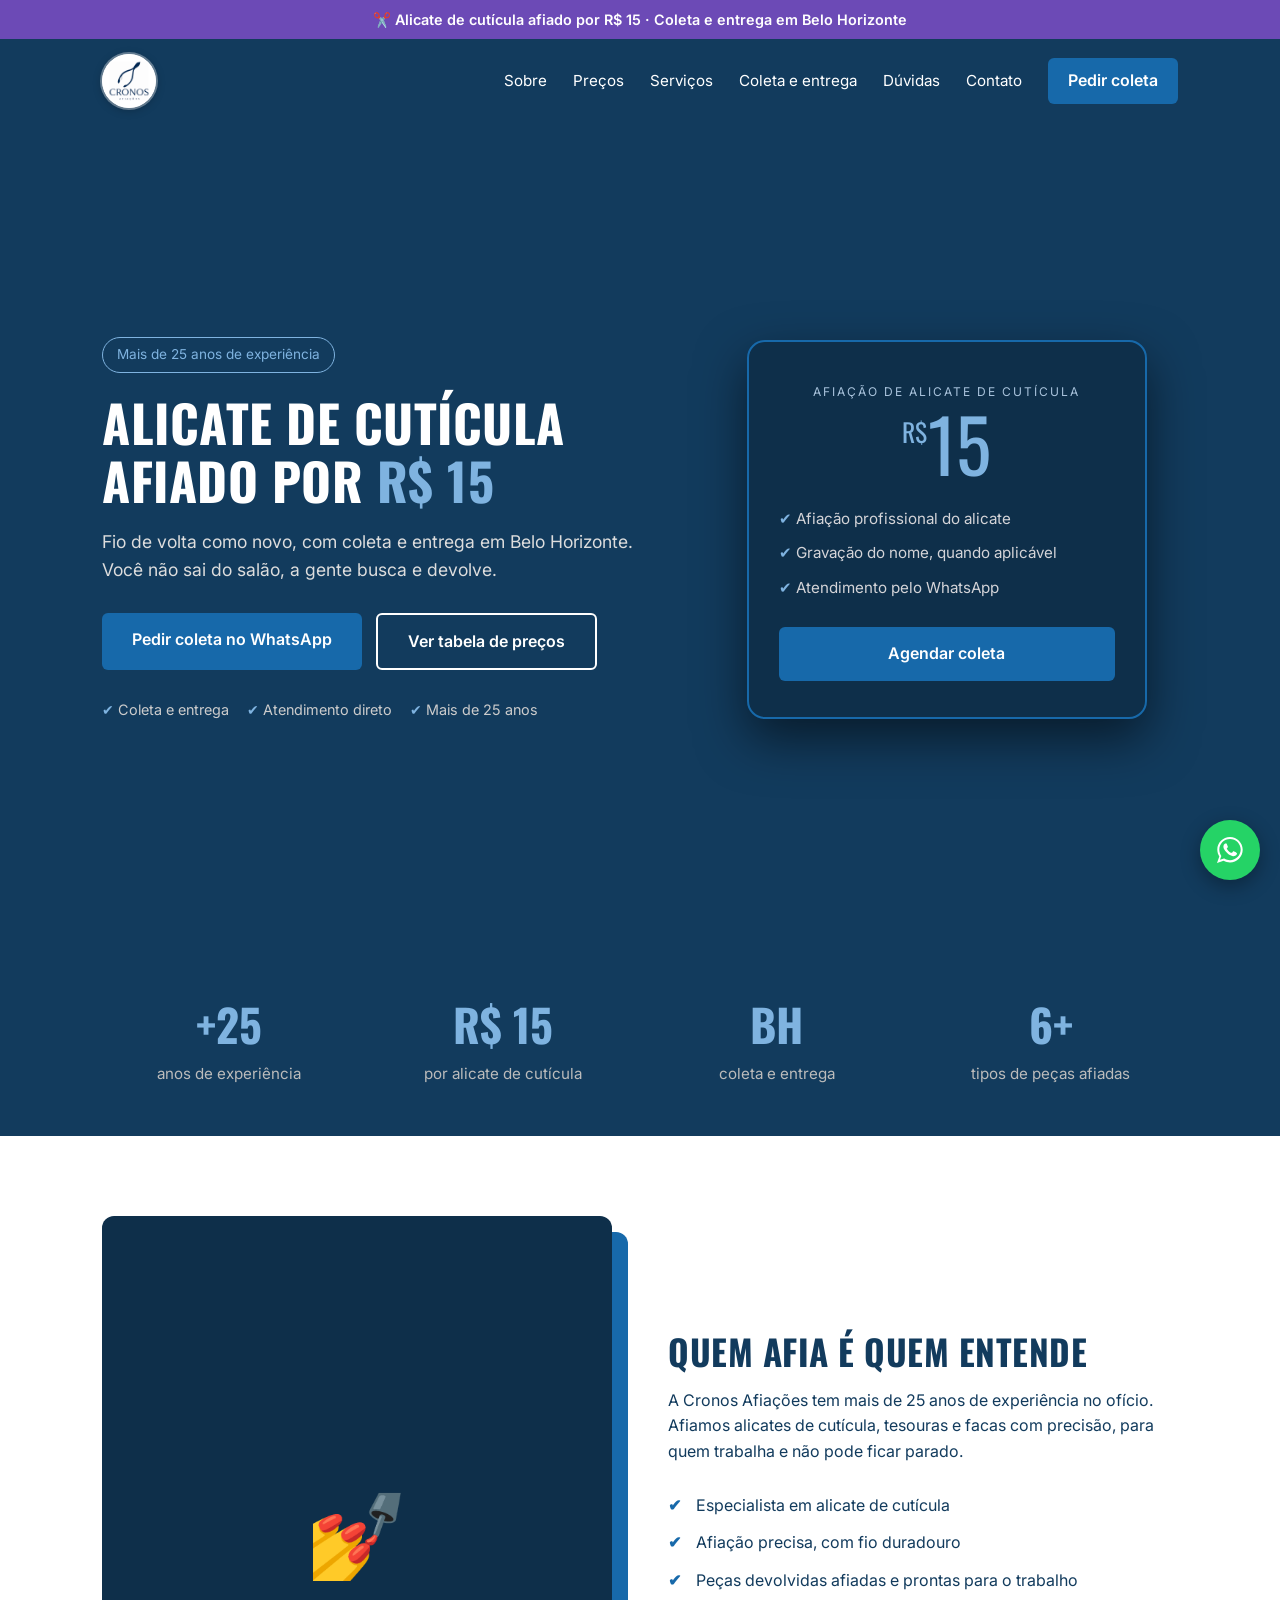
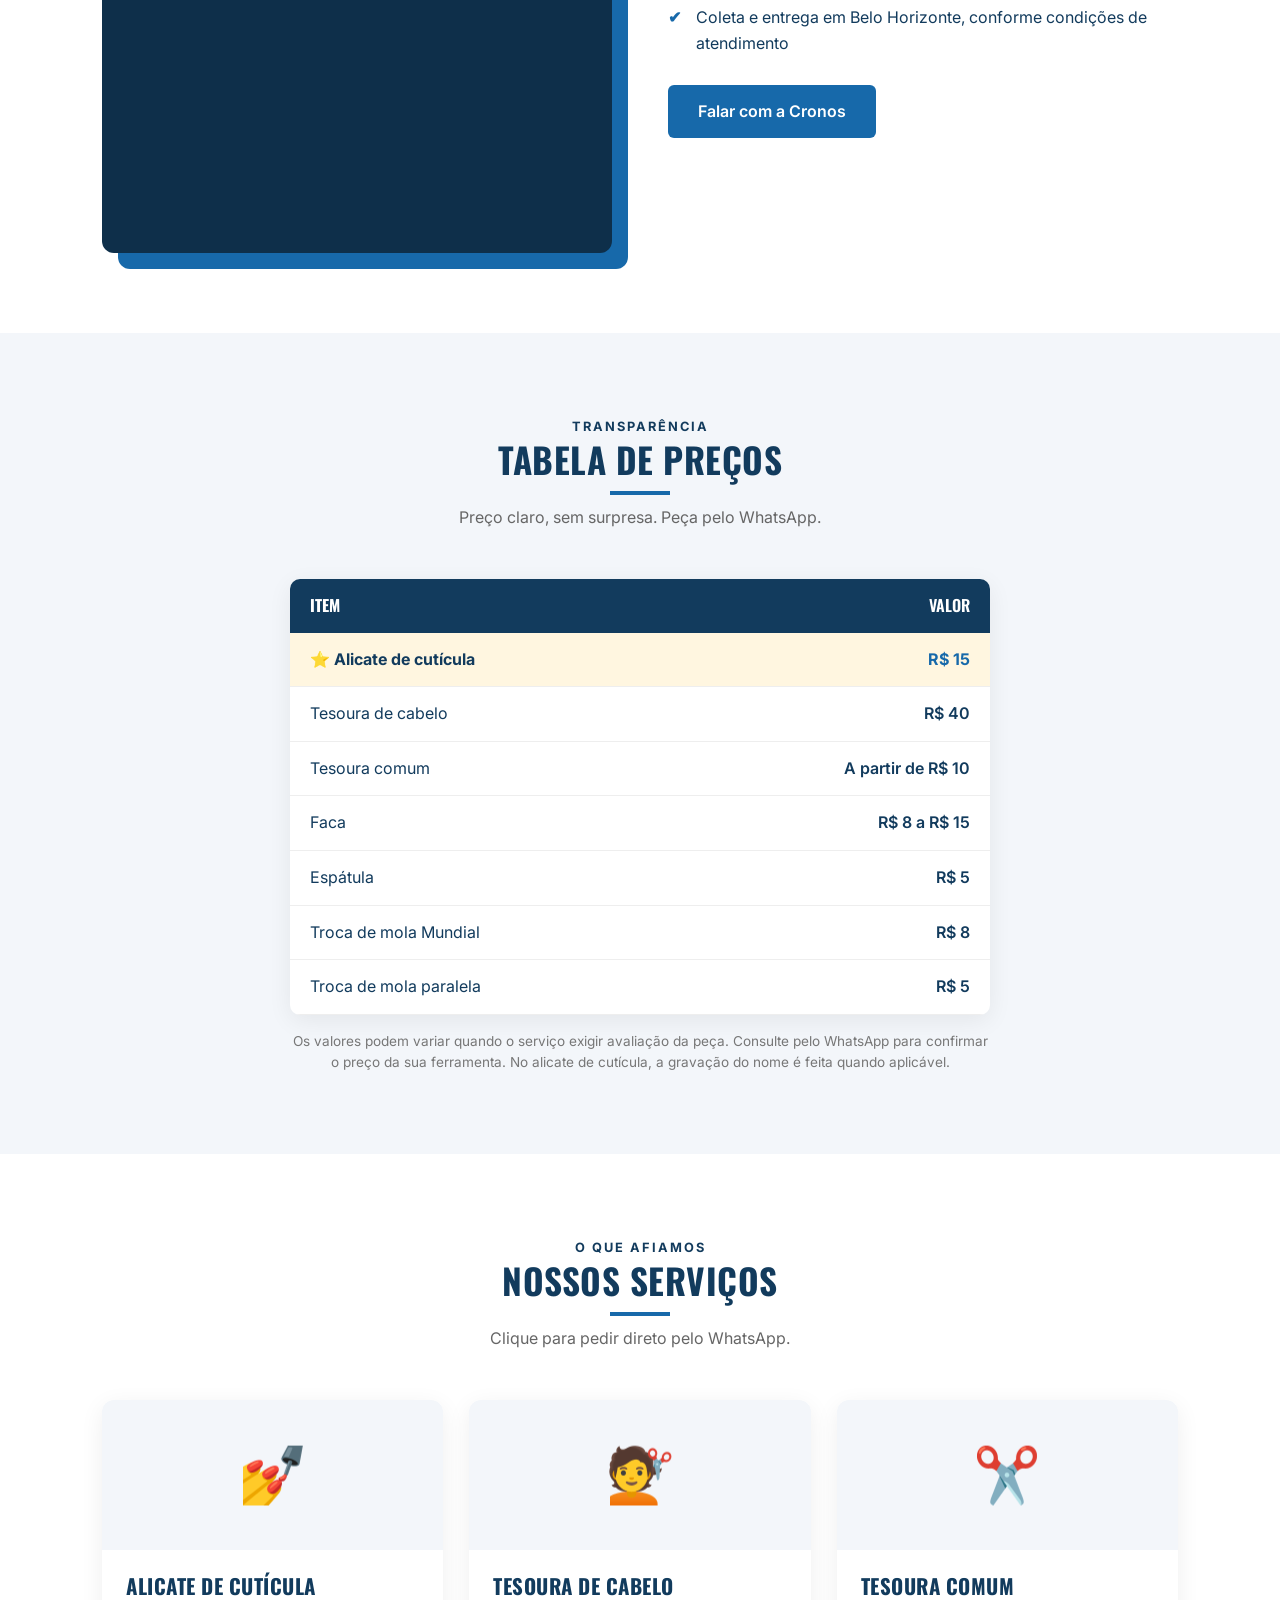
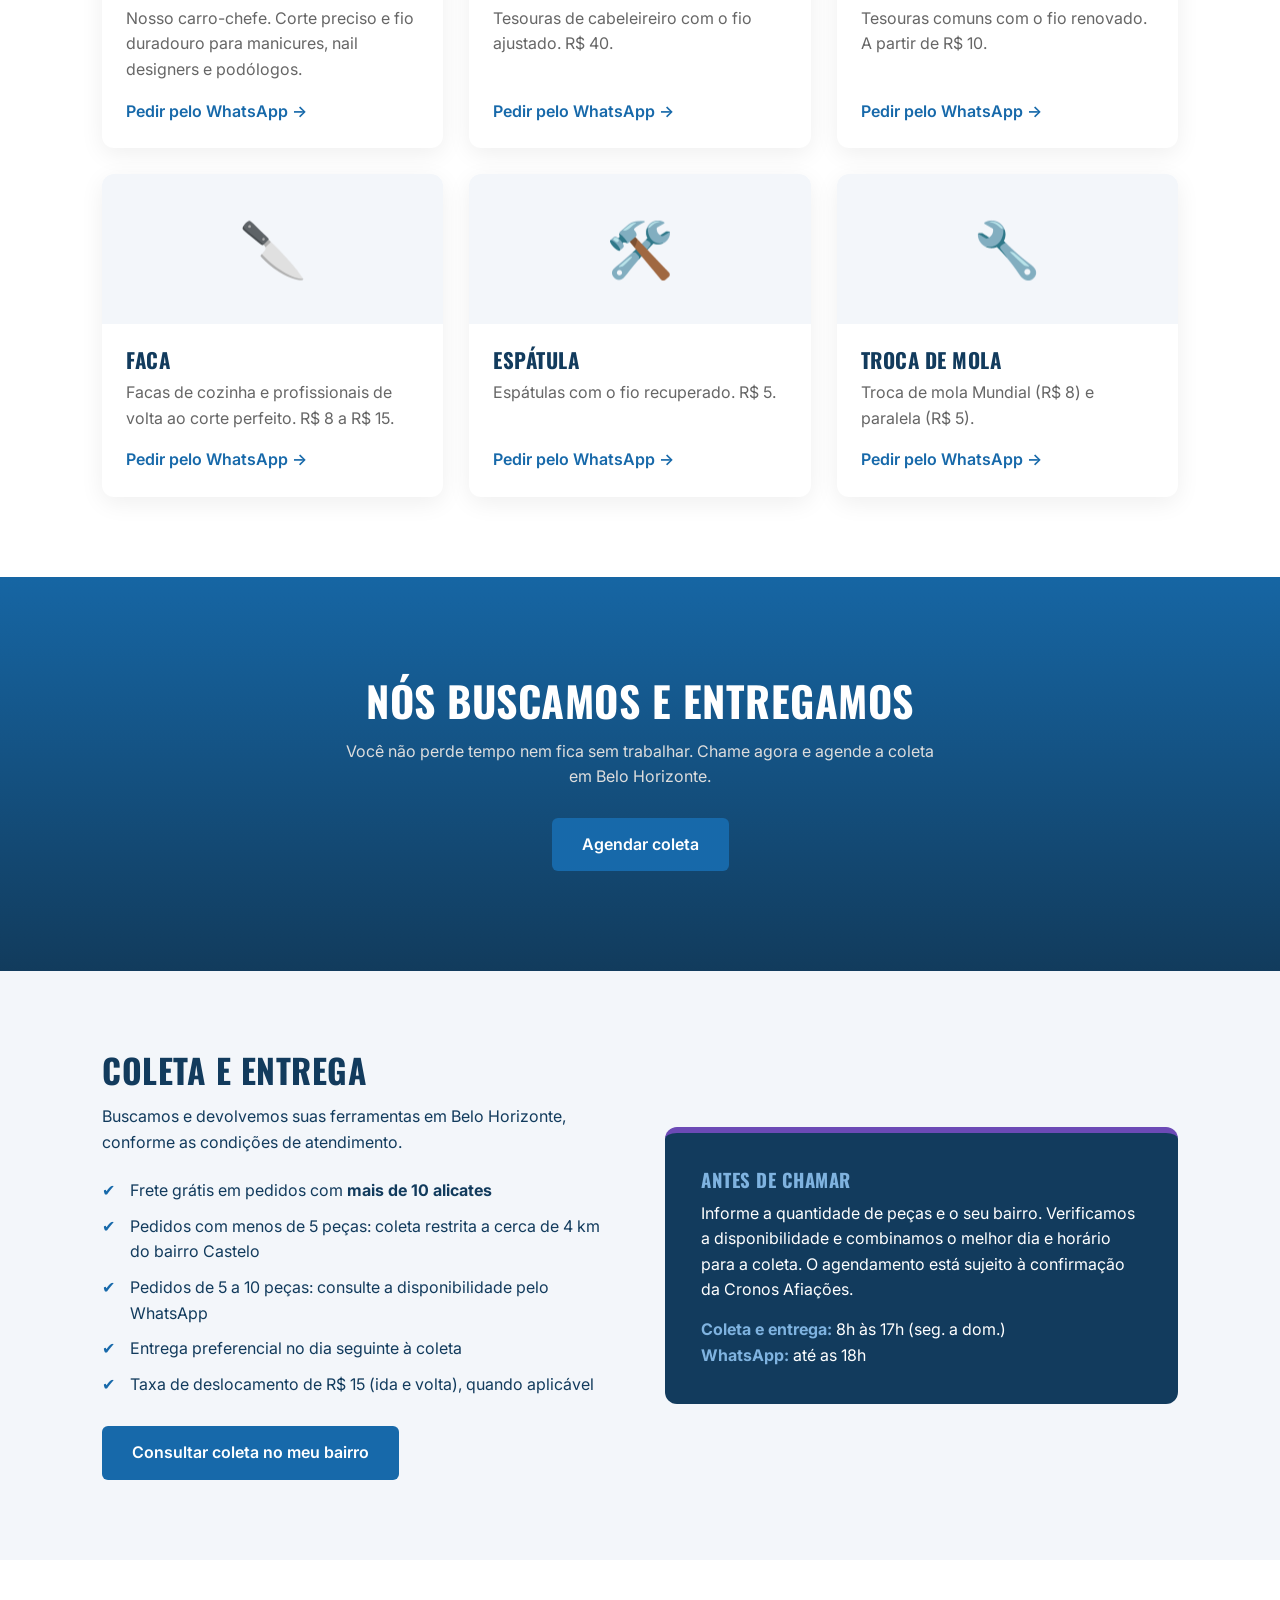
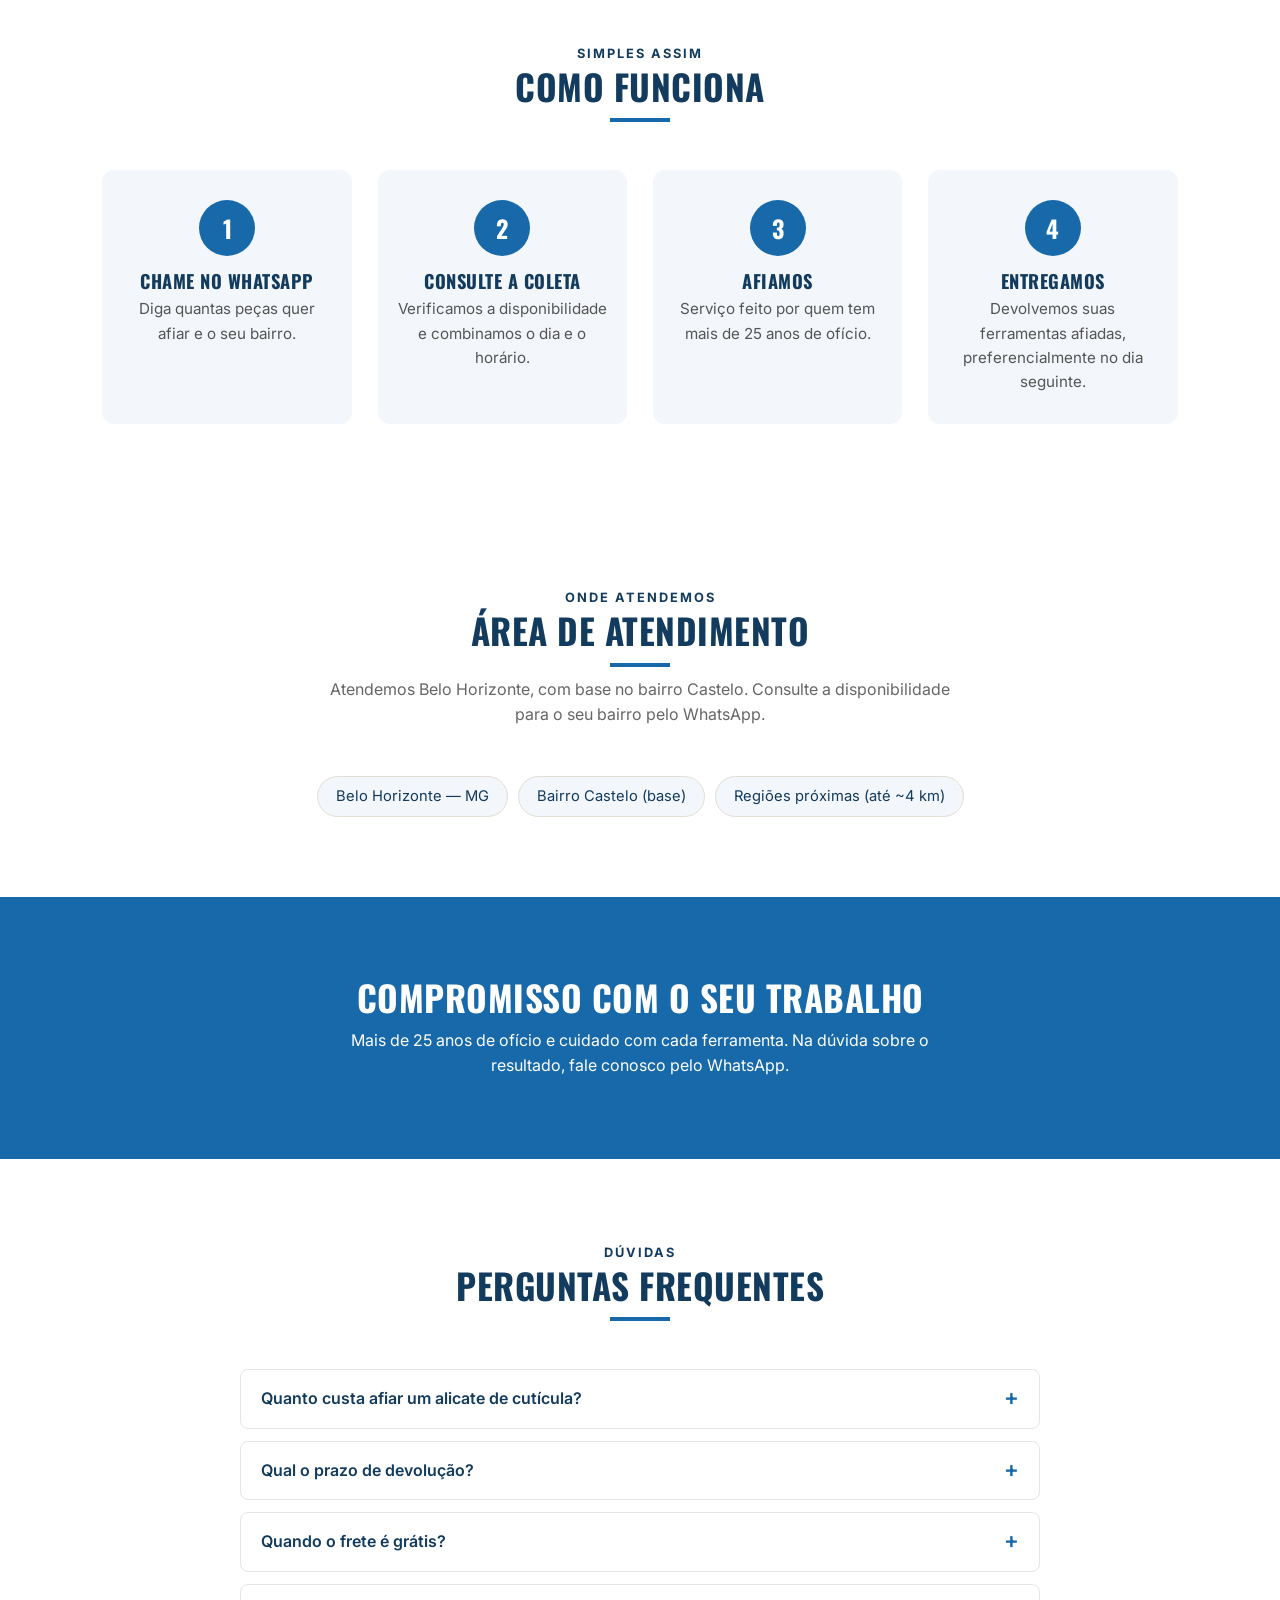
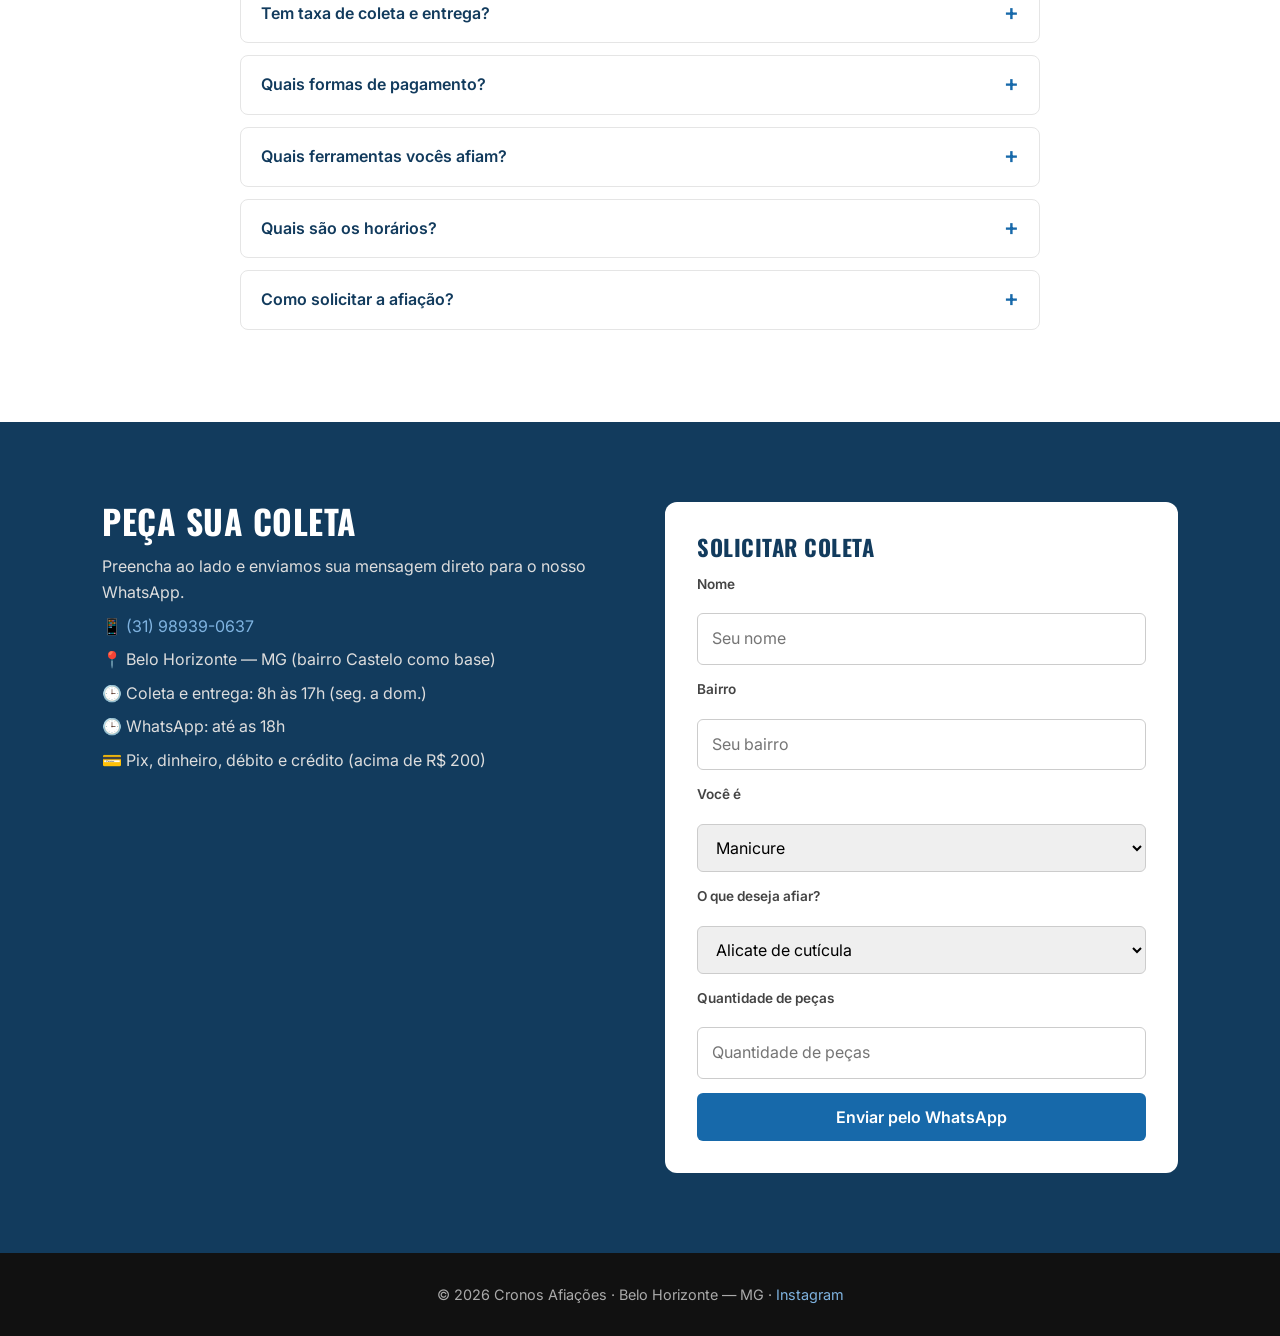
==== commit 87988221: "Corrige horario de coleta e entrega para 8h as 17h em todas as paginas" ====
--- a/index.html
+++ b/index.html
@@ -280,7 +280,7 @@
   <div class="caixa rev">
     <h3>Antes de chamar</h3>
     <p>Informe a quantidade de peças e o seu bairro. Verificamos a disponibilidade e combinamos o melhor dia e horário para a coleta. O agendamento está sujeito à confirmação da Cronos Afiações.</p>
-    <p style="margin-top:14px"><strong style="color:var(--realce)">Coleta e entrega:</strong> 8h às 16h (seg. a dom.)</p>
+    <p style="margin-top:14px"><strong style="color:var(--realce)">Coleta e entrega:</strong> 8h às 17h (seg. a dom.)</p>
     <p><strong style="color:var(--realce)">WhatsApp:</strong> até as 18h</p>
   </div>
 </section>
@@ -316,7 +316,7 @@
     <details><summary>Tem taxa de coleta e entrega?</summary><p>Para pedidos com menos de 5 peças, a coleta está restrita às regiões próximas, de até aproximadamente 4 km do bairro Castelo. Quando aplicável, a taxa de deslocamento é de R$ 15 (ida e volta). Pedidos de 5 a 10 peças devem ser consultados pelo WhatsApp.</p></details>
     <details><summary>Quais formas de pagamento?</summary><p>Aceitamos Pix, dinheiro, cartão de débito e cartão de crédito para compras acima de R$ 200. Consulte as condições no atendimento.</p></details>
     <details><summary>Quais ferramentas vocês afiam?</summary><p>Alicate de cutícula (R$ 15), tesoura de cabelo (R$ 40), tesoura comum (a partir de R$ 10), faca (R$ 8 a R$ 15), espátula (R$ 5) e troca de mola (Mundial: R$ 8; paralela: R$ 5). Na dúvida, mande uma foto pelo WhatsApp.</p></details>
-    <details><summary>Quais são os horários?</summary><p>Coleta e entrega: das 8h às 16h, de segunda a domingo. Atendimento pelo WhatsApp: até as 18h.</p></details>
+    <details><summary>Quais são os horários?</summary><p>Coleta e entrega: das 8h às 17h, de segunda a domingo. Atendimento pelo WhatsApp: até as 18h.</p></details>
     <details><summary>Como solicitar a afiação?</summary><p>Basta chamar no WhatsApp, informar a quantidade de peças, o bairro e o período preferido para coleta. O agendamento está sujeito à confirmação.</p></details>
   </div>
 </section>
@@ -327,7 +327,7 @@
     <p>Preencha ao lado e enviamos sua mensagem direto para o nosso WhatsApp.</p>
     <p>📱 <a href="https://wa.me/5531989390637" target="_blank" rel="noopener">(31) 98939-0637</a></p>
     <p>📍 Belo Horizonte — MG (bairro Castelo como base)</p>
-    <p>🕒 Coleta e entrega: 8h às 16h (seg. a dom.)</p>
+    <p>🕒 Coleta e entrega: 8h às 17h (seg. a dom.)</p>
     <p>🕒 WhatsApp: até as 18h</p>
     <p>💳 Pix, dinheiro, débito e crédito (acima de R$ 200)</p>
     <iframe class="mapa" loading="lazy" src="https://www.google.com/maps?q=Bairro+Castelo,+Belo+Horizonte,+MG&output=embed" title="Mapa do bairro Castelo, Belo Horizonte"></iframe>
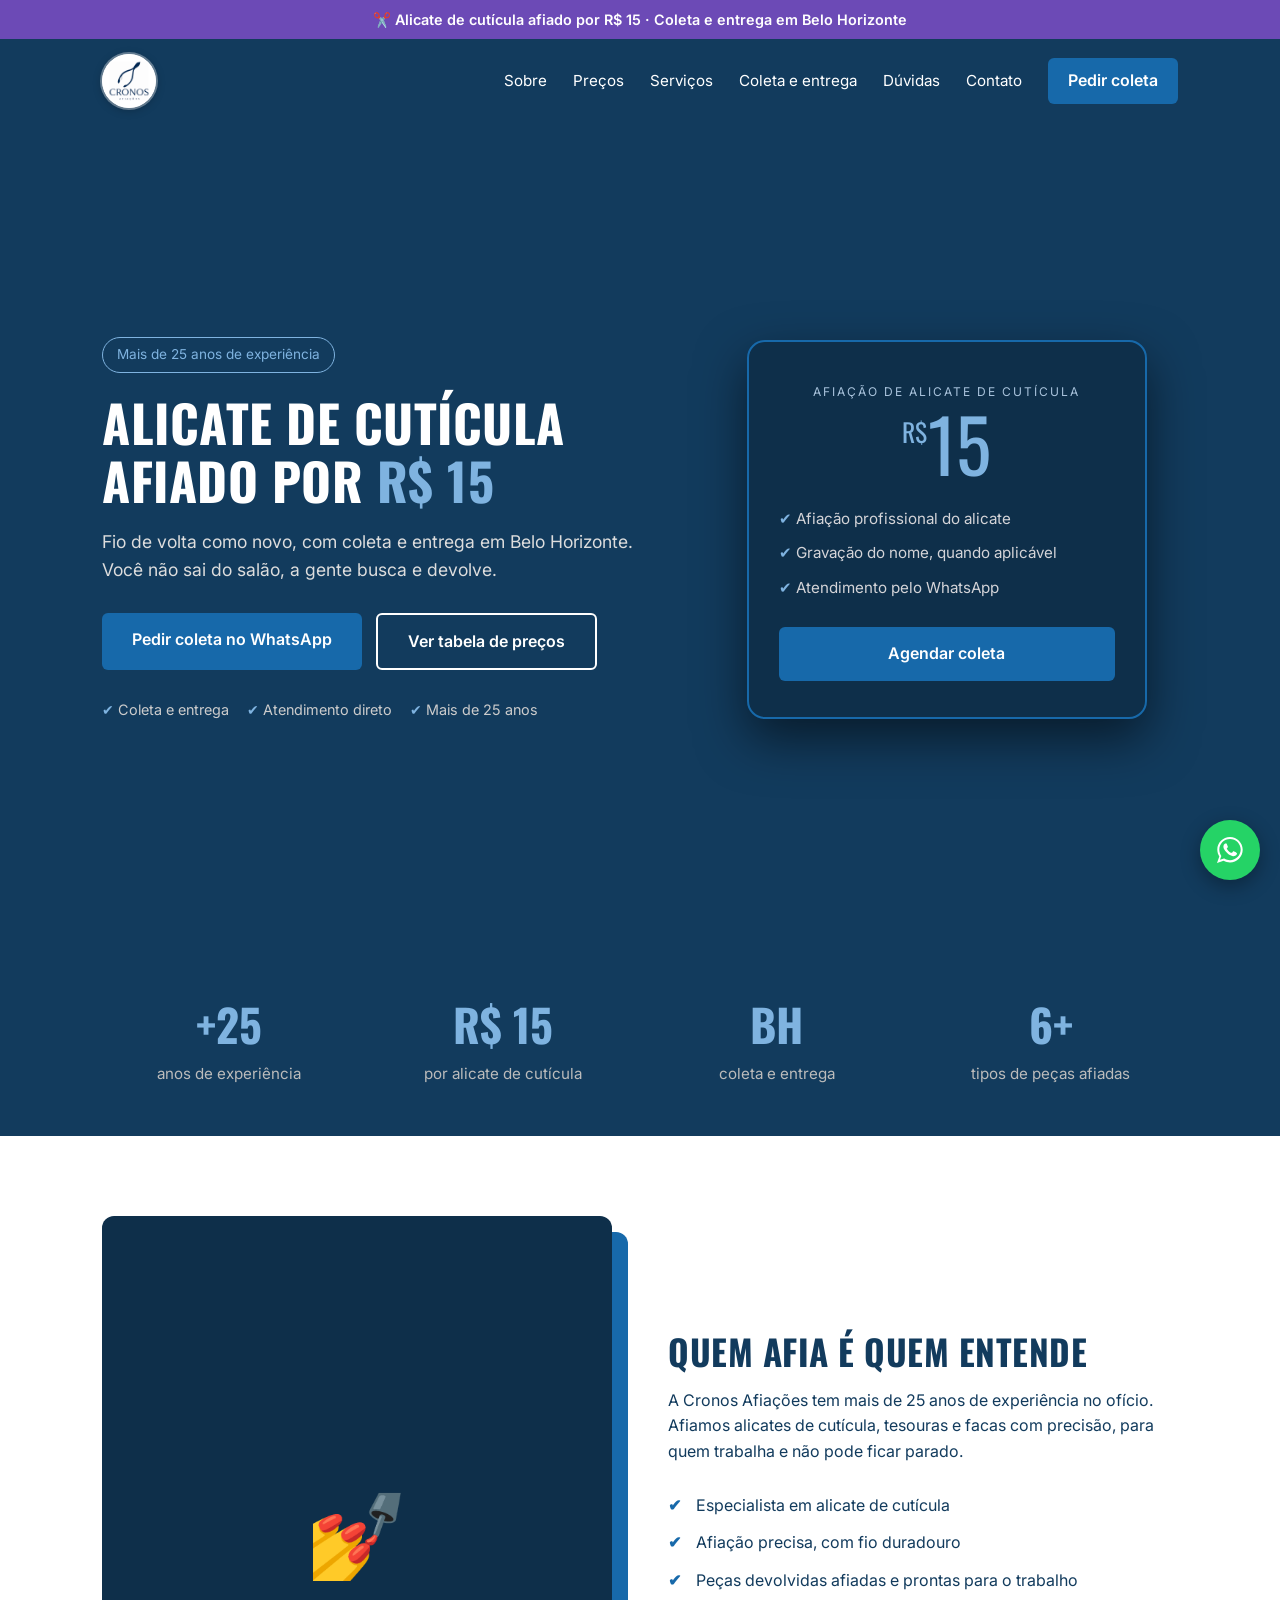
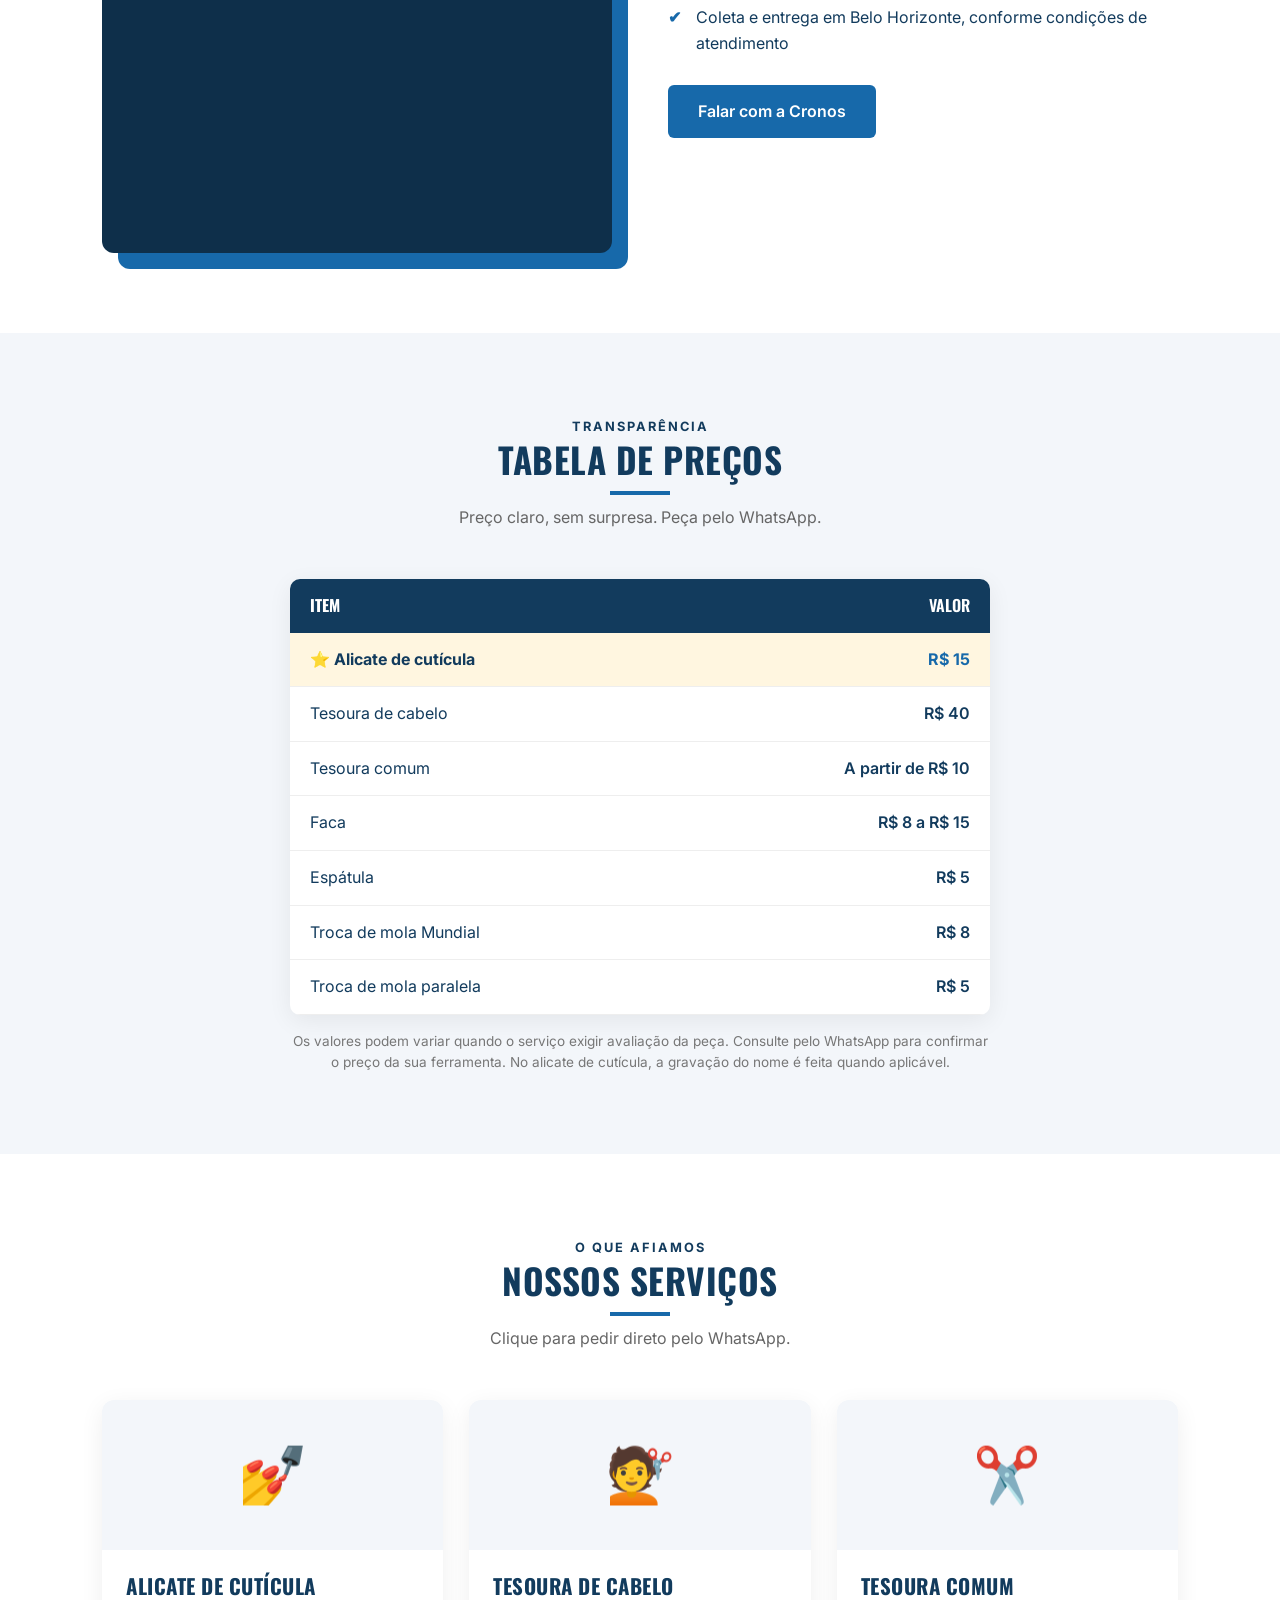
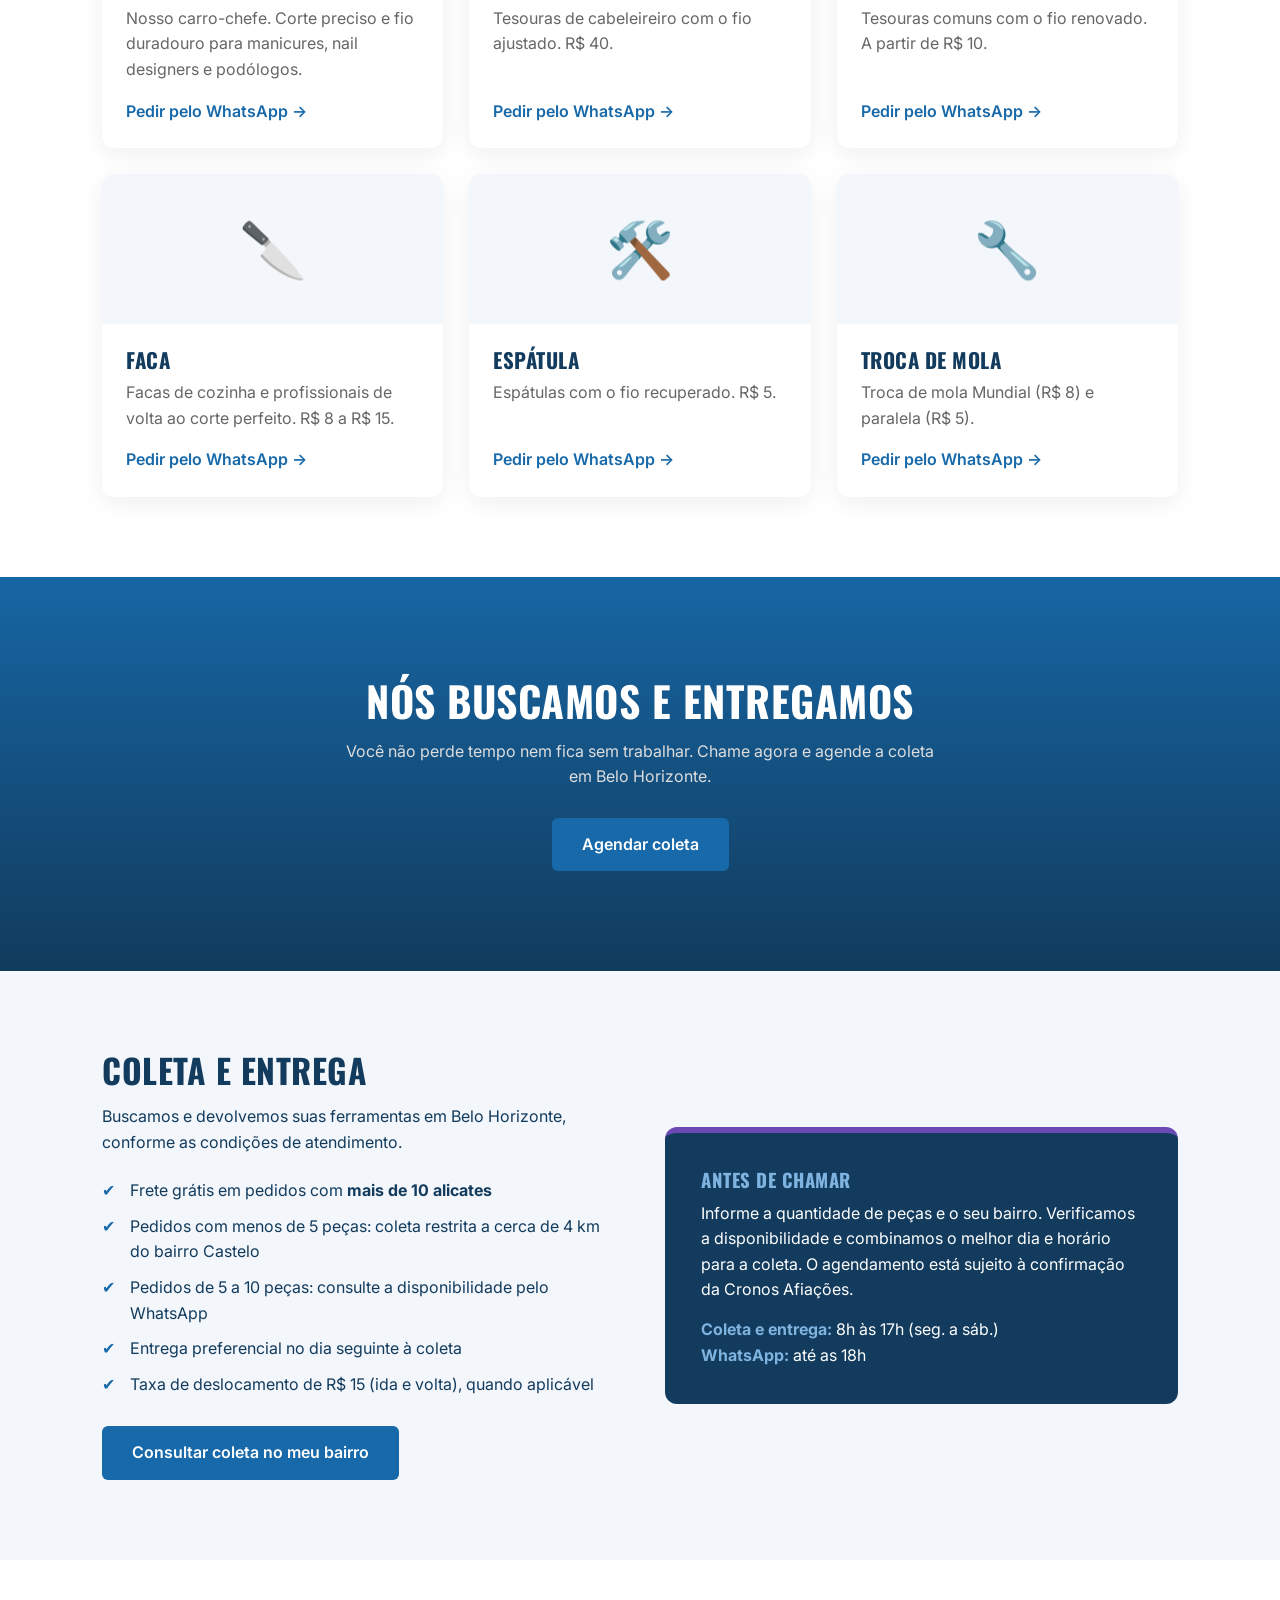
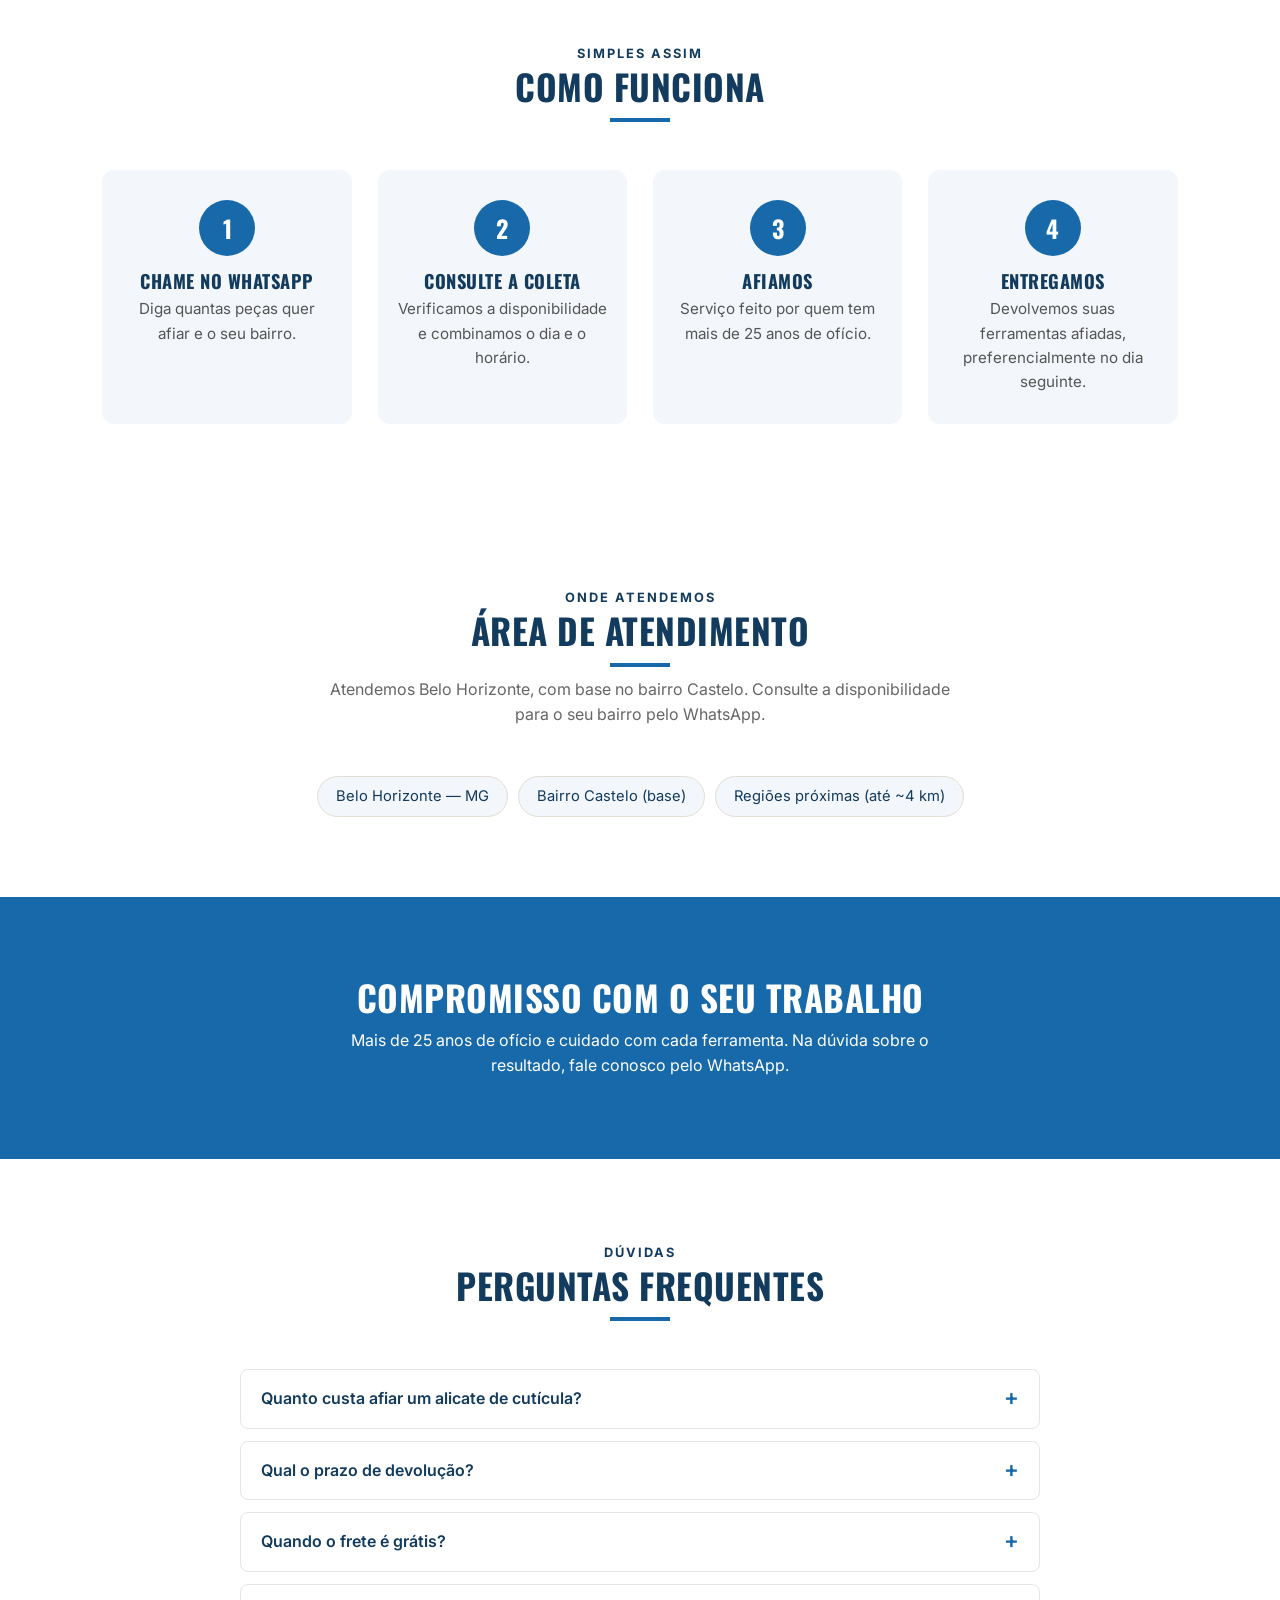
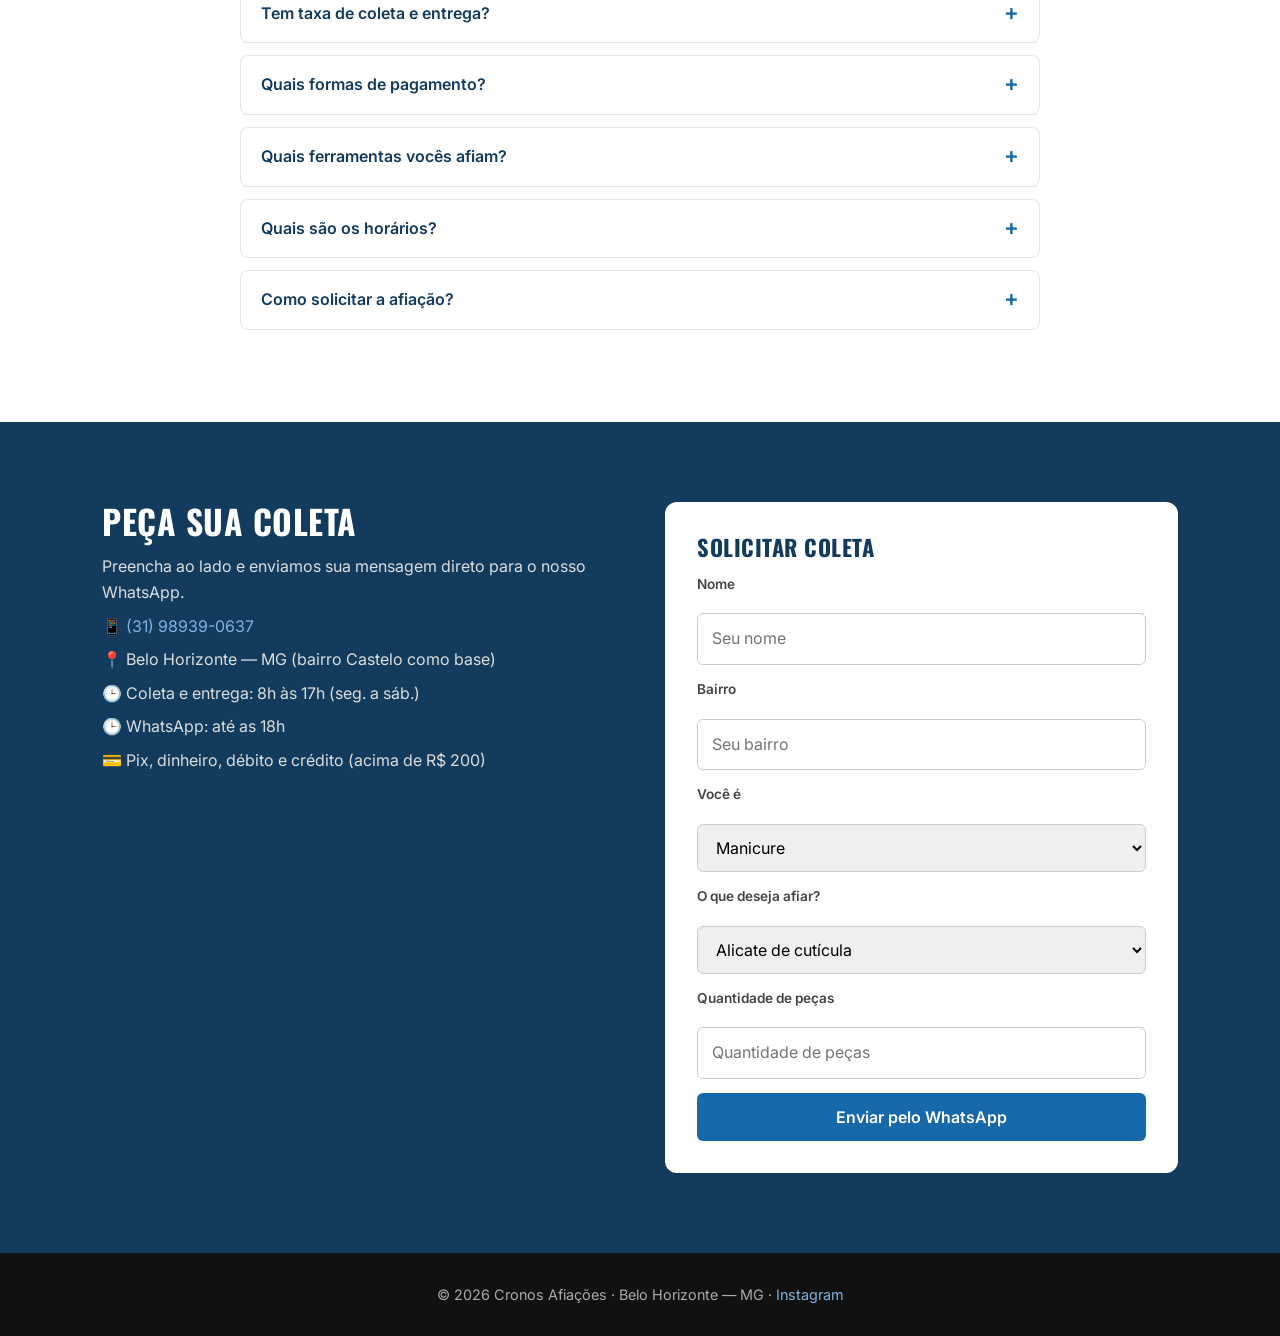
==== commit b542c4cc: "Corrige dias de coleta e entrega para seg. a sab." ====
--- a/index.html
+++ b/index.html
@@ -280,7 +280,7 @@
   <div class="caixa rev">
     <h3>Antes de chamar</h3>
     <p>Informe a quantidade de peças e o seu bairro. Verificamos a disponibilidade e combinamos o melhor dia e horário para a coleta. O agendamento está sujeito à confirmação da Cronos Afiações.</p>
-    <p style="margin-top:14px"><strong style="color:var(--realce)">Coleta e entrega:</strong> 8h às 17h (seg. a dom.)</p>
+    <p style="margin-top:14px"><strong style="color:var(--realce)">Coleta e entrega:</strong> 8h às 17h (seg. a sáb.)</p>
     <p><strong style="color:var(--realce)">WhatsApp:</strong> até as 18h</p>
   </div>
 </section>
@@ -316,7 +316,7 @@
     <details><summary>Tem taxa de coleta e entrega?</summary><p>Para pedidos com menos de 5 peças, a coleta está restrita às regiões próximas, de até aproximadamente 4 km do bairro Castelo. Quando aplicável, a taxa de deslocamento é de R$ 15 (ida e volta). Pedidos de 5 a 10 peças devem ser consultados pelo WhatsApp.</p></details>
     <details><summary>Quais formas de pagamento?</summary><p>Aceitamos Pix, dinheiro, cartão de débito e cartão de crédito para compras acima de R$ 200. Consulte as condições no atendimento.</p></details>
     <details><summary>Quais ferramentas vocês afiam?</summary><p>Alicate de cutícula (R$ 15), tesoura de cabelo (R$ 40), tesoura comum (a partir de R$ 10), faca (R$ 8 a R$ 15), espátula (R$ 5) e troca de mola (Mundial: R$ 8; paralela: R$ 5). Na dúvida, mande uma foto pelo WhatsApp.</p></details>
-    <details><summary>Quais são os horários?</summary><p>Coleta e entrega: das 8h às 17h, de segunda a domingo. Atendimento pelo WhatsApp: até as 18h.</p></details>
+    <details><summary>Quais são os horários?</summary><p>Coleta e entrega: das 8h às 17h, de segunda a sábado. Atendimento pelo WhatsApp: até as 18h.</p></details>
     <details><summary>Como solicitar a afiação?</summary><p>Basta chamar no WhatsApp, informar a quantidade de peças, o bairro e o período preferido para coleta. O agendamento está sujeito à confirmação.</p></details>
   </div>
 </section>
@@ -327,7 +327,7 @@
     <p>Preencha ao lado e enviamos sua mensagem direto para o nosso WhatsApp.</p>
     <p>📱 <a href="https://wa.me/5531989390637" target="_blank" rel="noopener">(31) 98939-0637</a></p>
     <p>📍 Belo Horizonte — MG (bairro Castelo como base)</p>
-    <p>🕒 Coleta e entrega: 8h às 17h (seg. a dom.)</p>
+    <p>🕒 Coleta e entrega: 8h às 17h (seg. a sáb.)</p>
     <p>🕒 WhatsApp: até as 18h</p>
     <p>💳 Pix, dinheiro, débito e crédito (acima de R$ 200)</p>
     <iframe class="mapa" loading="lazy" src="https://www.google.com/maps?q=Bairro+Castelo,+Belo+Horizonte,+MG&output=embed" title="Mapa do bairro Castelo, Belo Horizonte"></iframe>
